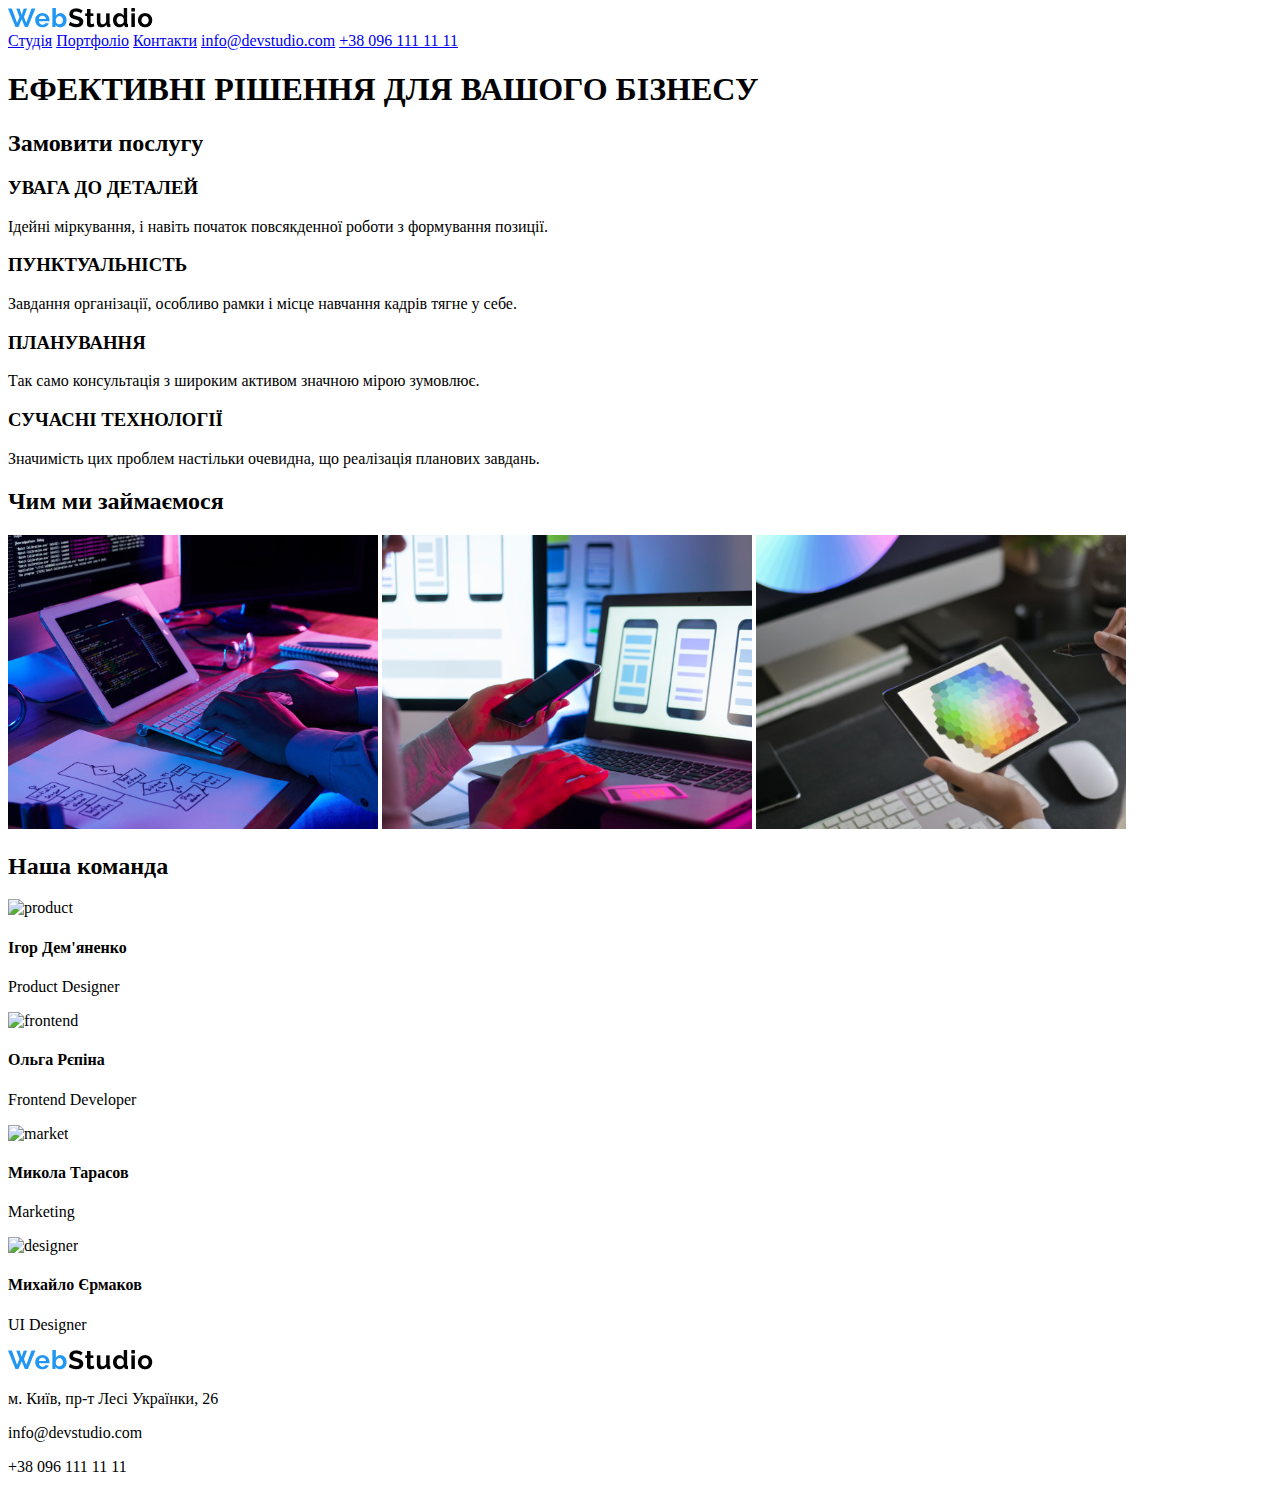
==== index.html @ 672e4a32 "Add files via upload" ====
<!DOCTYPE html>
<html lang="en">
  <head>
    <meta charset="UTF-8" />
    <meta name="viewport" content="width=device-width, initial-scale=1.0" />
    <title>Document</title>
  </head>
  <body>
    <header>
      <section>
        <img src="img/WebStudio.png" alt="WebStudio logo" />
        <div>
          <a href="#">Студія</a>
          <a href="#">Портфоліо</a>
          <a href="#">Контакти</a>
          <a href="#">info@devstudio.com</a>
          <a href="#">+38 096 111 11 11</a>
        </div>
      </section>
    </header>
    <main>
      <section>
        <h1>ЕФЕКТИВНІ РІШЕННЯ ДЛЯ ВАШОГО БІЗНЕСУ</h1>
        <h2>Замовити послугу</h2>
      </section>
      <section>
        <div>
          <h3>УВАГА ДО ДЕТАЛЕЙ</h3>
          <p>
            Ідейні міркування, і навіть початок повсякденної роботи з формування
            позиції.
          </p>
        </div>
        <div>
            <h3>ПУНКТУАЛЬНІСТЬ</h3>
                <p>Завдання організації, особливо рамки і місце навчання кадрів тягне у себе.</p>
        </div>
        <div>
            <h3>ПЛАНУВАННЯ</h3>
            <p>Так само консультація з широким активом значною мірою зумовлює.</p>
        </div>
        <div>
            <h3>СУЧАСНІ ТЕХНОЛОГІЇ</h3>
            <p>Значимість цих проблем настільки очевидна, що реалізація планових завдань.</p>
        </div>
      </section>
      <section>
        <h2>Чим ми займаємося</h2>
        <img src="img/box 1.svg" alt="computer">
        <img src="img/img.svg" alt="laptop">
        <img src="img/box 3.svg" alt="phone">
      </section>
      <section>
        <h2>Наша команда</h2>
        <img src="img/Product.svg" alt="product">
        <h4>Ігор Дем'яненко</h4>
        <p>Product Designer</p>
        <img src="img/Frontend.svg" alt="frontend">
        <h4>Ольга Рєпіна</h4>
        <p>Frontend Developer</p>
        <img src="img/Market.svg" alt="market">
        <h4>Микола Тарасов</h4>
        <p>Marketing</p>
        <img src="img/Designer.svg" alt="designer">
        <h4>Михайло Єрмаков</h4>
        <p>UI Designer</p>
      </section>
    </main>
    <footer>
        <section>
            <img src="img/WebStudio.png" alt="WebSudio logo">
            <p>м. Київ, пр-т Лесі Українки, 26</p>
            <p>info@devstudio.com</p>
            <p>+38 096 111 11 11</p>
        </section>
    </footer>
  </body>
</html>
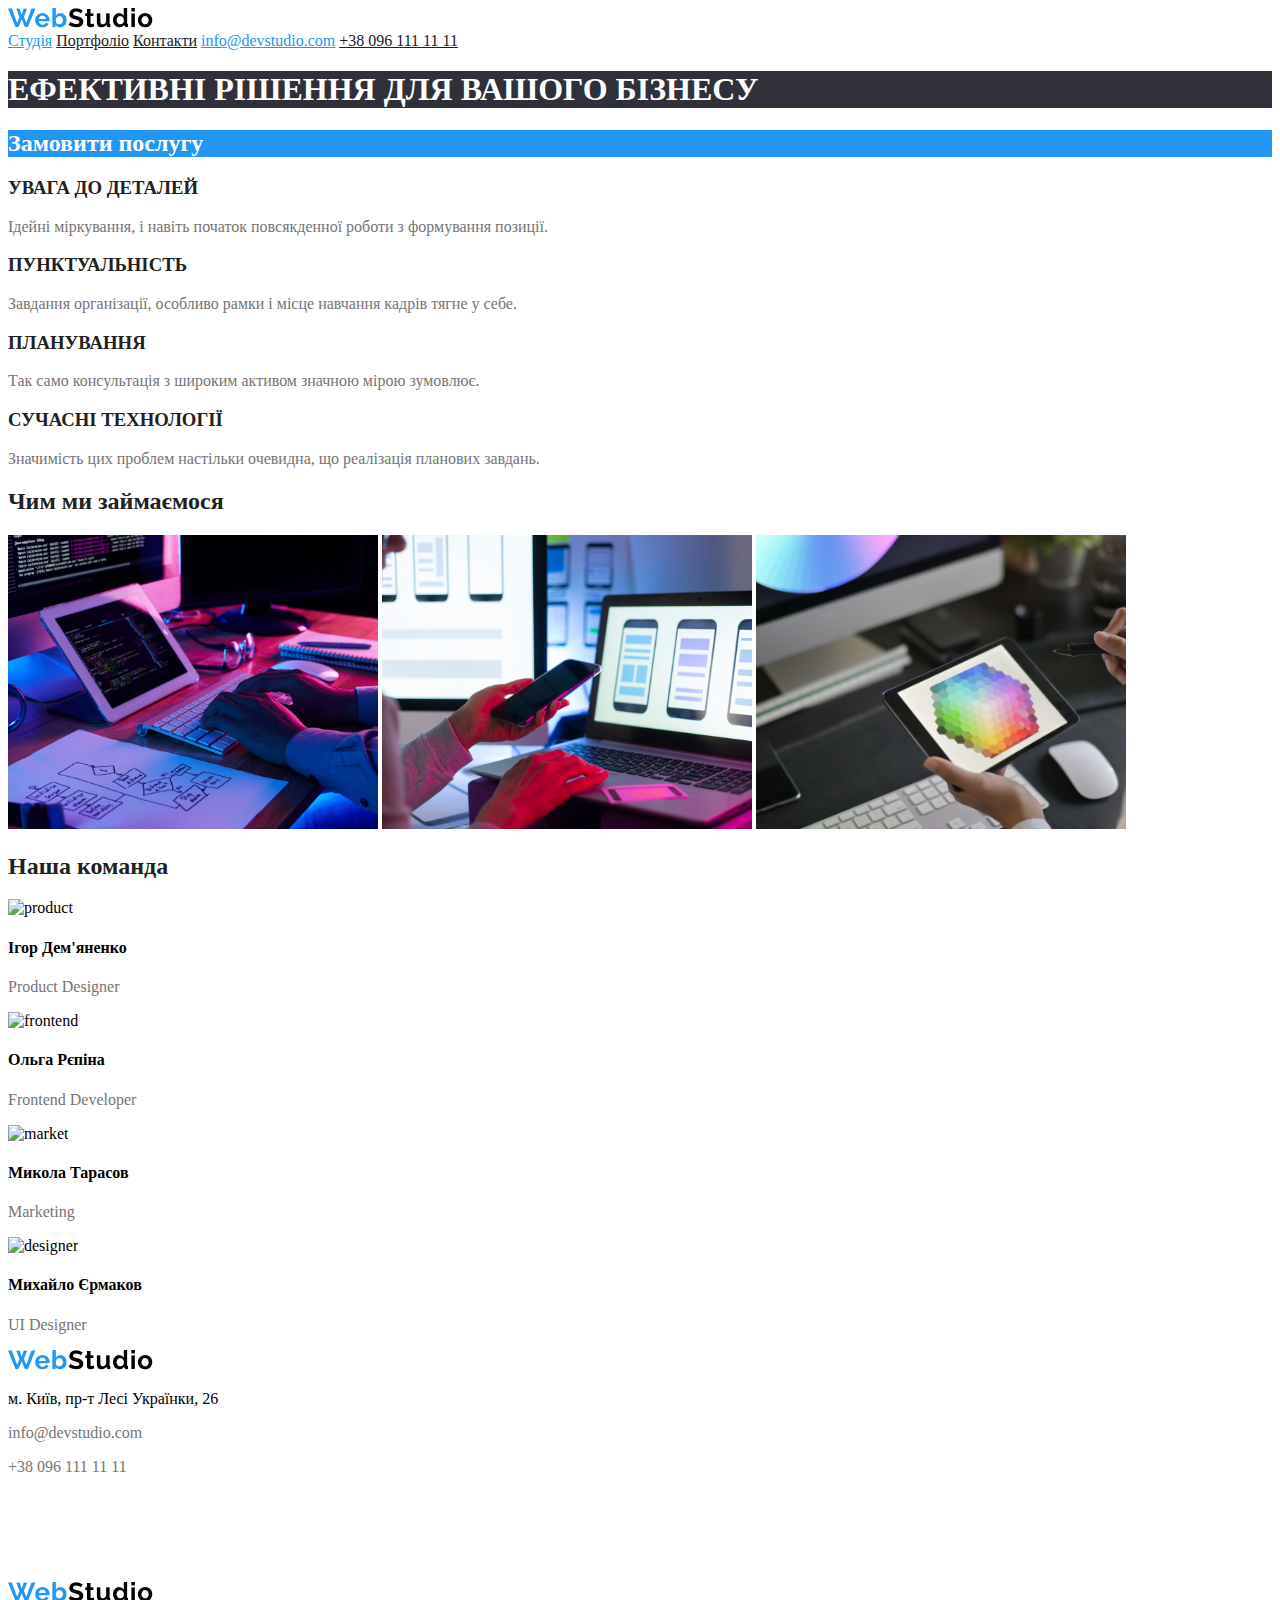
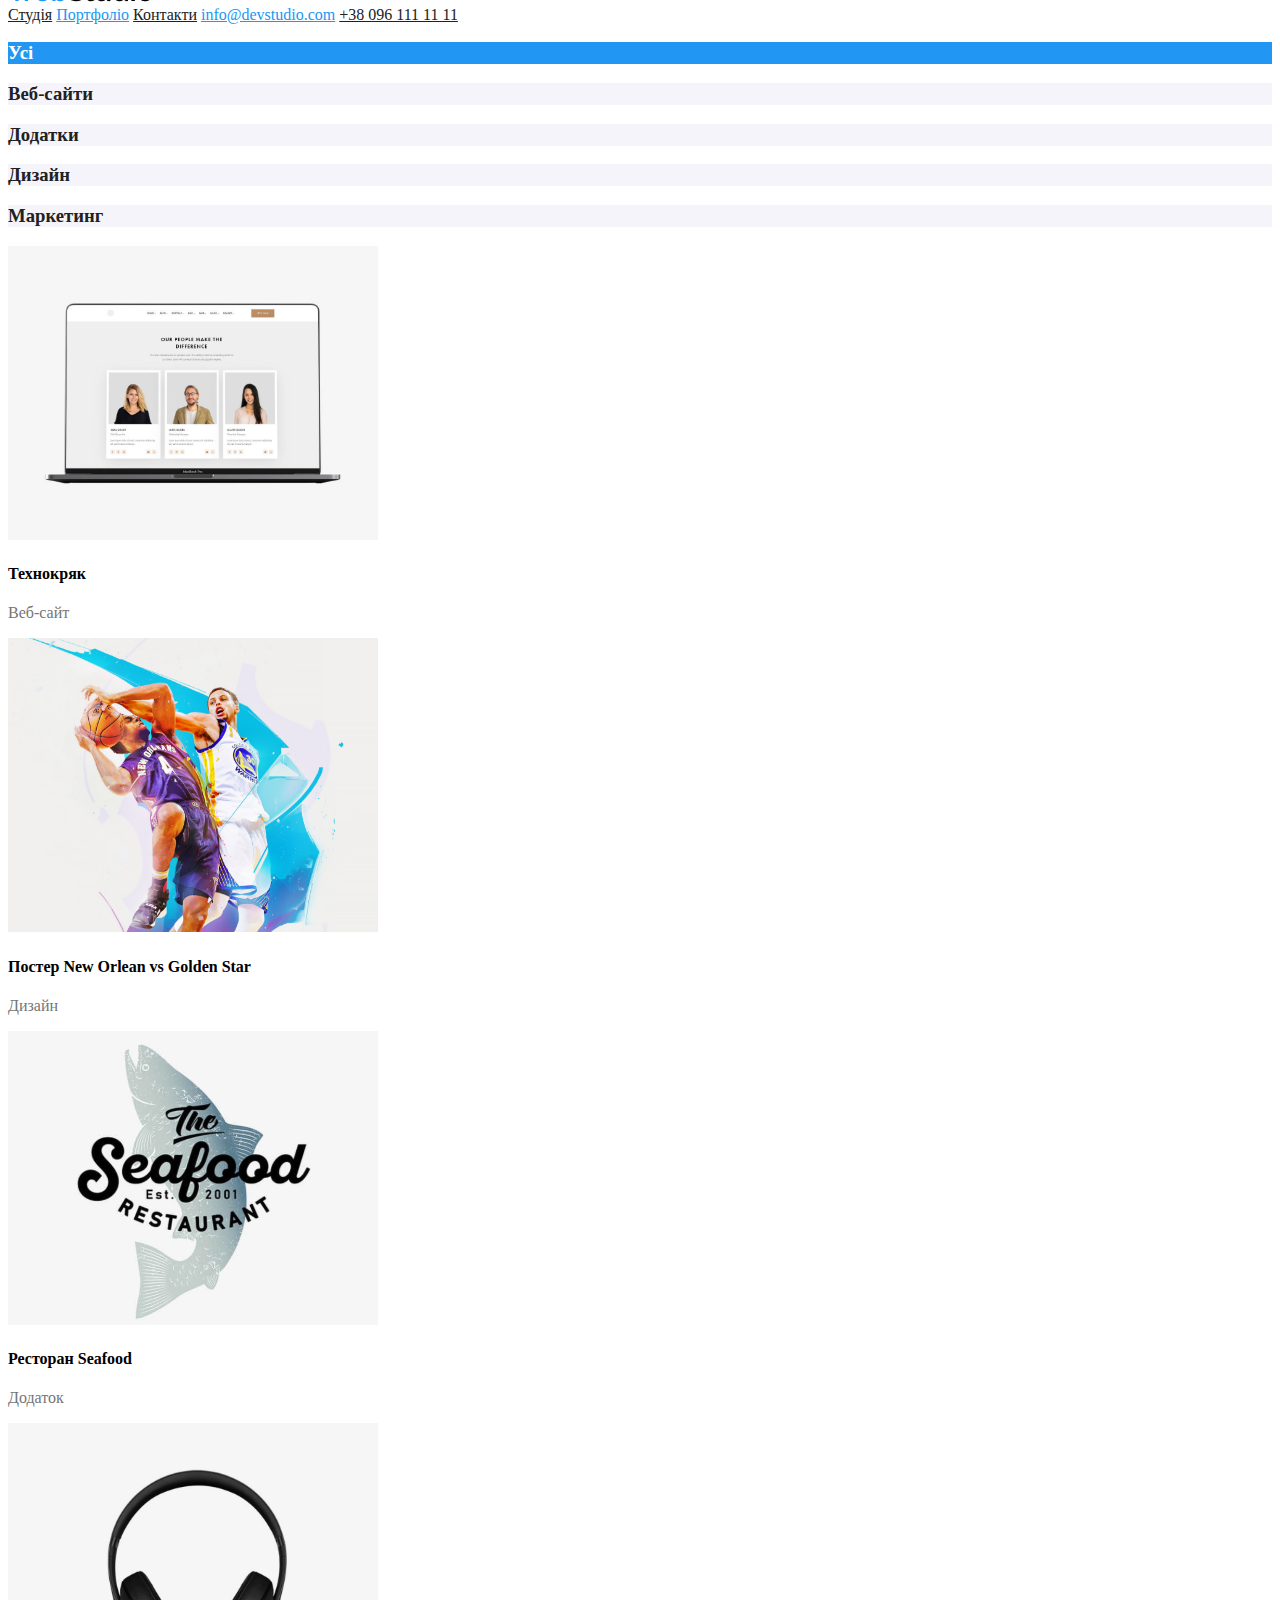
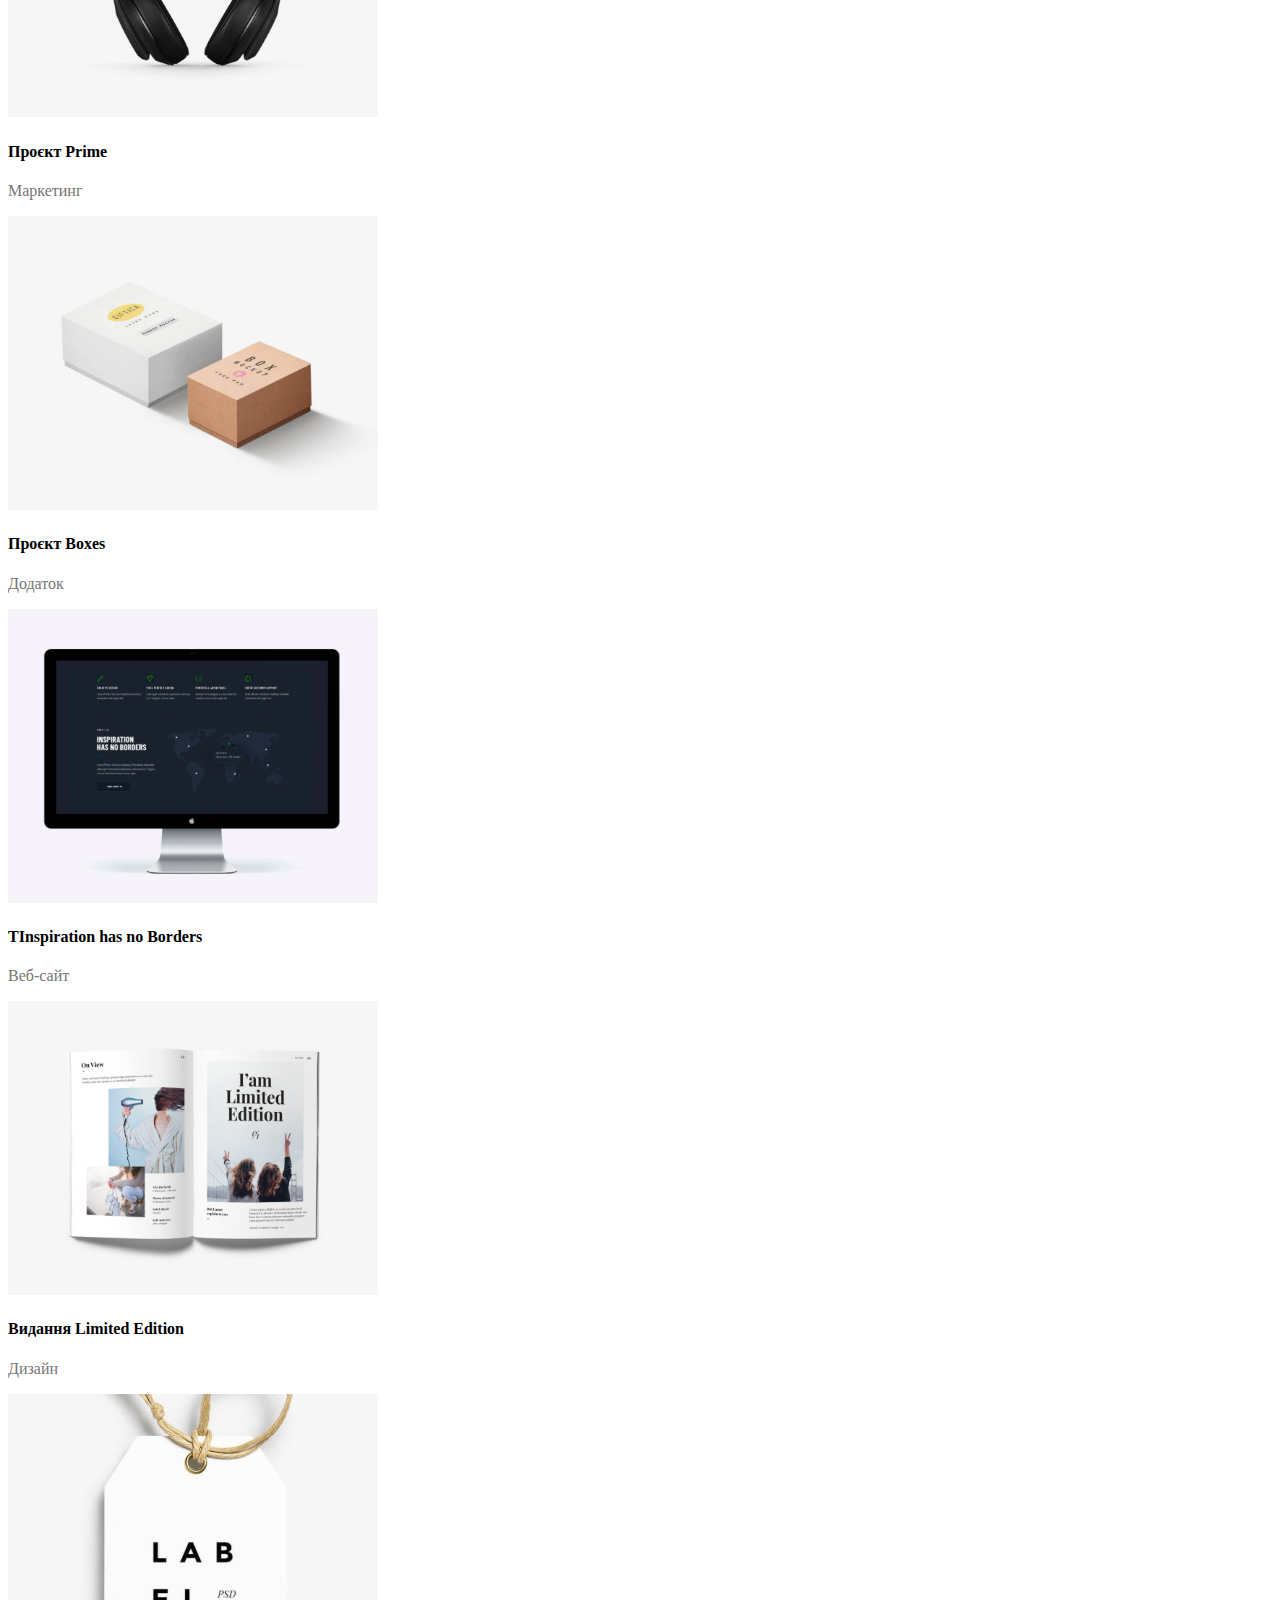
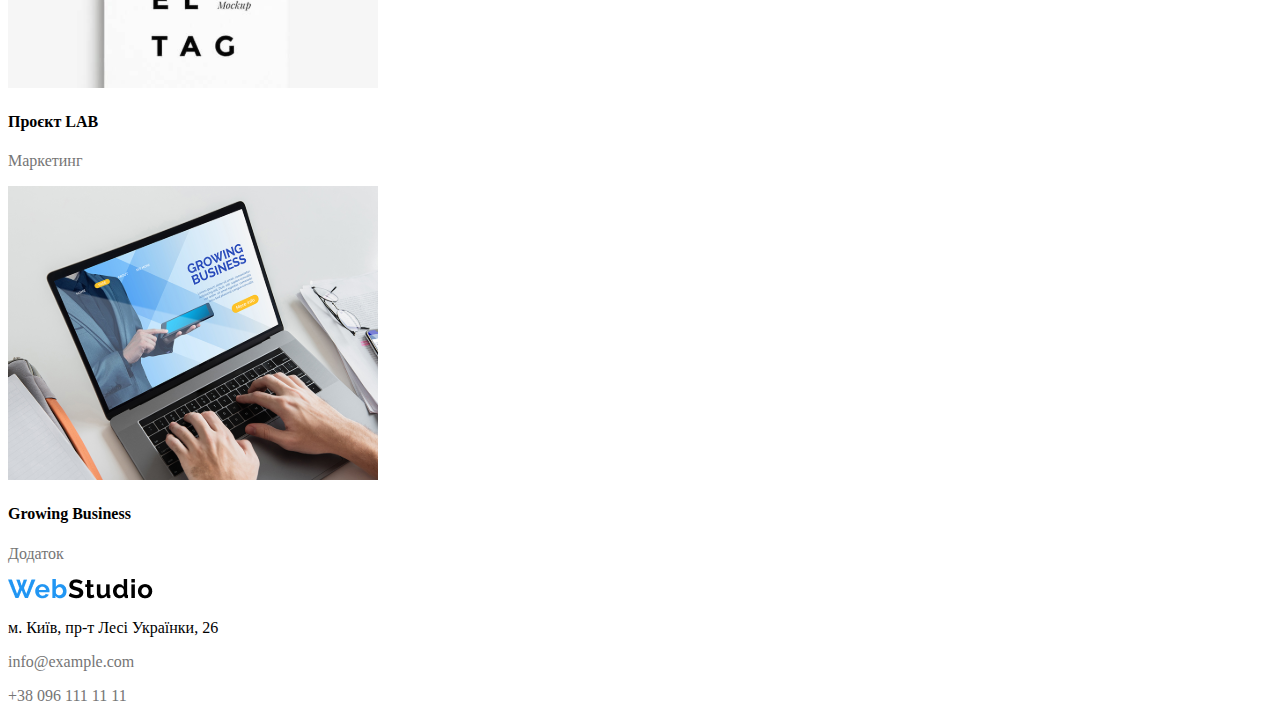
==== commit 55876aa1: "Add files via upload" ====
--- a/index.html
+++ b/index.html
@@ -5,75 +5,140 @@
     <meta charset="UTF-8" />
     <meta name="viewport" content="width=device-width, initial-scale=1.0" />
     <title>Document</title>
+    <link rel="stylesheet" href="style.css">
   </head>
   <body>
     <header>
       <section>
         <img src="img/WebStudio.png" alt="WebStudio logo" />
         <div>
-          <a href="#">Студія</a>
-          <a href="#">Портфоліо</a>
-          <a href="#">Контакти</a>
-          <a href="#">info@devstudio.com</a>
-          <a href="#">+38 096 111 11 11</a>
+          <a class="blue" href="#">Студія</a>
+          <a class="black" href="#">Портфоліо</a>
+          <a class="black" href="#">Контакти</a>
+          <a class="blue" href="#">info@devstudio.com</a>
+          <a class="black" href="#">+38 096 111 11 11</a>
         </div>
       </section>
     </header>
     <main>
       <section>
-        <h1>ЕФЕКТИВНІ РІШЕННЯ ДЛЯ ВАШОГО БІЗНЕСУ</h1>
-        <h2>Замовити послугу</h2>
+        <h1 class="background-color">ЕФЕКТИВНІ РІШЕННЯ ДЛЯ ВАШОГО БІЗНЕСУ</h1>
+        <h2 class="background-services">Замовити послугу</h2>
       </section>
       <section>
         <div>
-          <h3>УВАГА ДО ДЕТАЛЕЙ</h3>
-          <p>
+          <h3 class="black">УВАГА ДО ДЕТАЛЕЙ</h3>
+          <p class="description", class="white">
             Ідейні міркування, і навіть початок повсякденної роботи з формування
             позиції.
           </p>
         </div>
         <div>
-            <h3>ПУНКТУАЛЬНІСТЬ</h3>
-                <p>Завдання організації, особливо рамки і місце навчання кадрів тягне у себе.</p>
+            <h3 class="black">ПУНКТУАЛЬНІСТЬ</h3>
+                <p class="description">Завдання організації, особливо рамки і місце навчання кадрів тягне у себе.</p>
         </div>
         <div>
-            <h3>ПЛАНУВАННЯ</h3>
-            <p>Так само консультація з широким активом значною мірою зумовлює.</p>
+            <h3 class="black">ПЛАНУВАННЯ</h3>
+            <p class="description">Так само консультація з широким активом значною мірою зумовлює.</p>
         </div>
         <div>
-            <h3>СУЧАСНІ ТЕХНОЛОГІЇ</h3>
-            <p>Значимість цих проблем настільки очевидна, що реалізація планових завдань.</p>
+            <h3 class="black">СУЧАСНІ ТЕХНОЛОГІЇ</h3>
+            <p class="description">Значимість цих проблем настільки очевидна, що реалізація планових завдань.</p>
         </div>
       </section>
       <section>
-        <h2>Чим ми займаємося</h2>
+        <h2 class="black">Чим ми займаємося</h2>
         <img src="img/box 1.svg" alt="computer">
         <img src="img/img.svg" alt="laptop">
         <img src="img/box 3.svg" alt="phone">
       </section>
       <section>
-        <h2>Наша команда</h2>
+        <h2 class="black">Наша команда</h2>
         <img src="img/Product.svg" alt="product">
         <h4>Ігор Дем'яненко</h4>
-        <p>Product Designer</p>
+        <p class="description">Product Designer</p>
         <img src="img/Frontend.svg" alt="frontend">
         <h4>Ольга Рєпіна</h4>
-        <p>Frontend Developer</p>
+        <p class="description">Frontend Developer</p>
         <img src="img/Market.svg" alt="market">
         <h4>Микола Тарасов</h4>
-        <p>Marketing</p>
+        <p class="description">Marketing</p>
         <img src="img/Designer.svg" alt="designer">
         <h4>Михайло Єрмаков</h4>
-        <p>UI Designer</p>
+        <p class="description">UI Designer</p>
       </section>
     </main>
     <footer>
         <section>
             <img src="img/WebStudio.png" alt="WebSudio logo">
             <p>м. Київ, пр-т Лесі Українки, 26</p>
-            <p>info@devstudio.com</p>
-            <p>+38 096 111 11 11</p>
+            <p class="description">info@devstudio.com</p>
+            <p class="description">+38 096 111 11 11</p>
         </section>
     </footer>
+    <br>
+    <br>
+    <br>
+    <br>
+    <br>
+    <header>
+      <section>
+        <img src="img/WebStudio.png" alt="WebStudio logo" />
+        <div>
+          <a class="black" href="#">Студія</a>
+          <a class="blue" href="#">Портфоліо</a>
+          <a class="black" href="#">Контакти</a>
+          <a class="blue" href="#">info@devstudio.com</a>
+          <a class="black" href="#">+38 096 111 11 11</a>
+        </div>
+      </section>
+    </header>
+<main>
+  <section>
+    <h3 class="background-services">Усі</h3>
+    <h3 class="background-gray">Веб-сайти</h3>
+    <h3 class="background-gray">Додатки</h3>
+    <h3 class="background-gray">Дизайн</h3>
+    <h3 class="background-gray">Маркетинг</h3>
+  </section>
+  <section>
+    <img src="img/Technocr.svg" alt="Technocrack website">
+    <h4>Технокряк</h4>
+    <p class="description">Веб-сайт</p>
+    <img src="img/Poster.svg" alt="Poster design">
+    <h4>Постер New Orlean vs Golden Star</h4>
+    <p class="description">Дизайн</p>
+    <img src="img/Seafood.svg" alt="Seafood app">
+    <h4>Ресторан Seafood</h4>
+    <p class="description">Додаток</p>
+    <img src="img/Headphones.svg" alt="Headphones">
+    <h4>Проєкт Prime</h4>
+    <p class="description">Маркетинг</p>
+    <img src="img/Boxes.svg" alt="Boxes">
+    <h4>Проєкт Boxes</h4>
+    <p class="description">Додаток</p>
+    <img src="img/Monitor.svg" alt="Monitor">
+    <h4>ТInspiration has no Borders</h4>
+    <p class="description">Веб-сайт</p>
+    <img src="img/Magazine.svg" alt="Magazine">
+    <h4>Видання Limited Edition</h4>
+    <p class="description">Дизайн</p>
+    <img src="img/Lab.svg" alt="Lab Project">
+    <h4>Проєкт LAB</h4>
+    <p class="description">Маркетинг</p>
+    <img src="img/Business.svg" alt="Growing Business">
+    <h4>Growing Business</h4>
+    <p class="description">Додаток</p>
+  </section>
+</main>
+<footer>
+  <section>
+      <img src="img/WebStudio.png" alt="WebSudio logo">
+      <p>м. Київ, пр-т Лесі Українки, 26</p>
+      <p class="description">info@example.com</p>
+      <p class="description">+38 096 111 11 11</p>
+  </section>
+</footer>
   </body>
 </html>
+
--- a/style.css
+++ b/style.css
@@ -0,0 +1,31 @@
+.blue {
+    color: #2196F3;
+
+}
+
+.black {
+    color: #212121; 
+}
+
+.description {
+    color: #757575;
+}
+
+.background-services {
+    background-color: #2196F3;
+    color: white;
+}
+
+.background-color {
+    background-color: #2F303A;
+    color: white;
+}
+
+.white {
+    color: white;
+}
+
+.background-gray {
+    background-color: #F5F4FA;
+    color: #212121;
+}
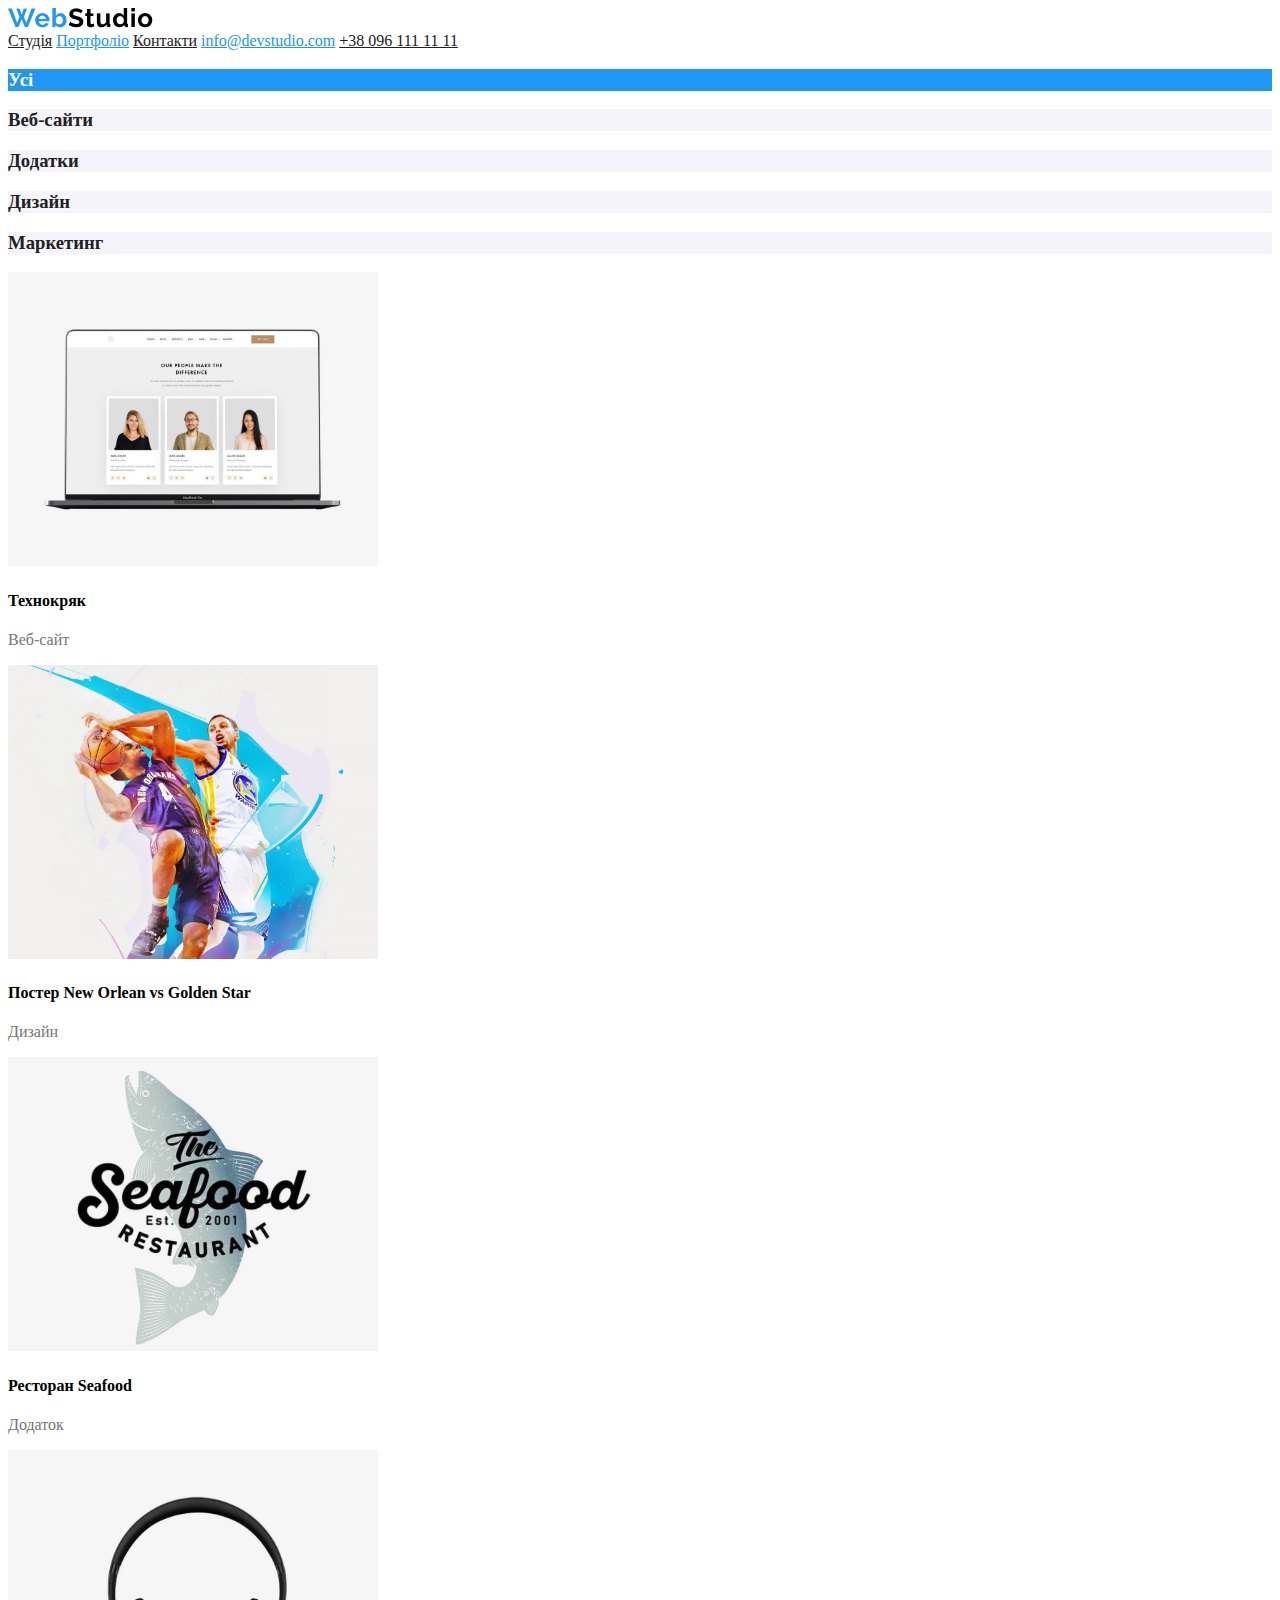
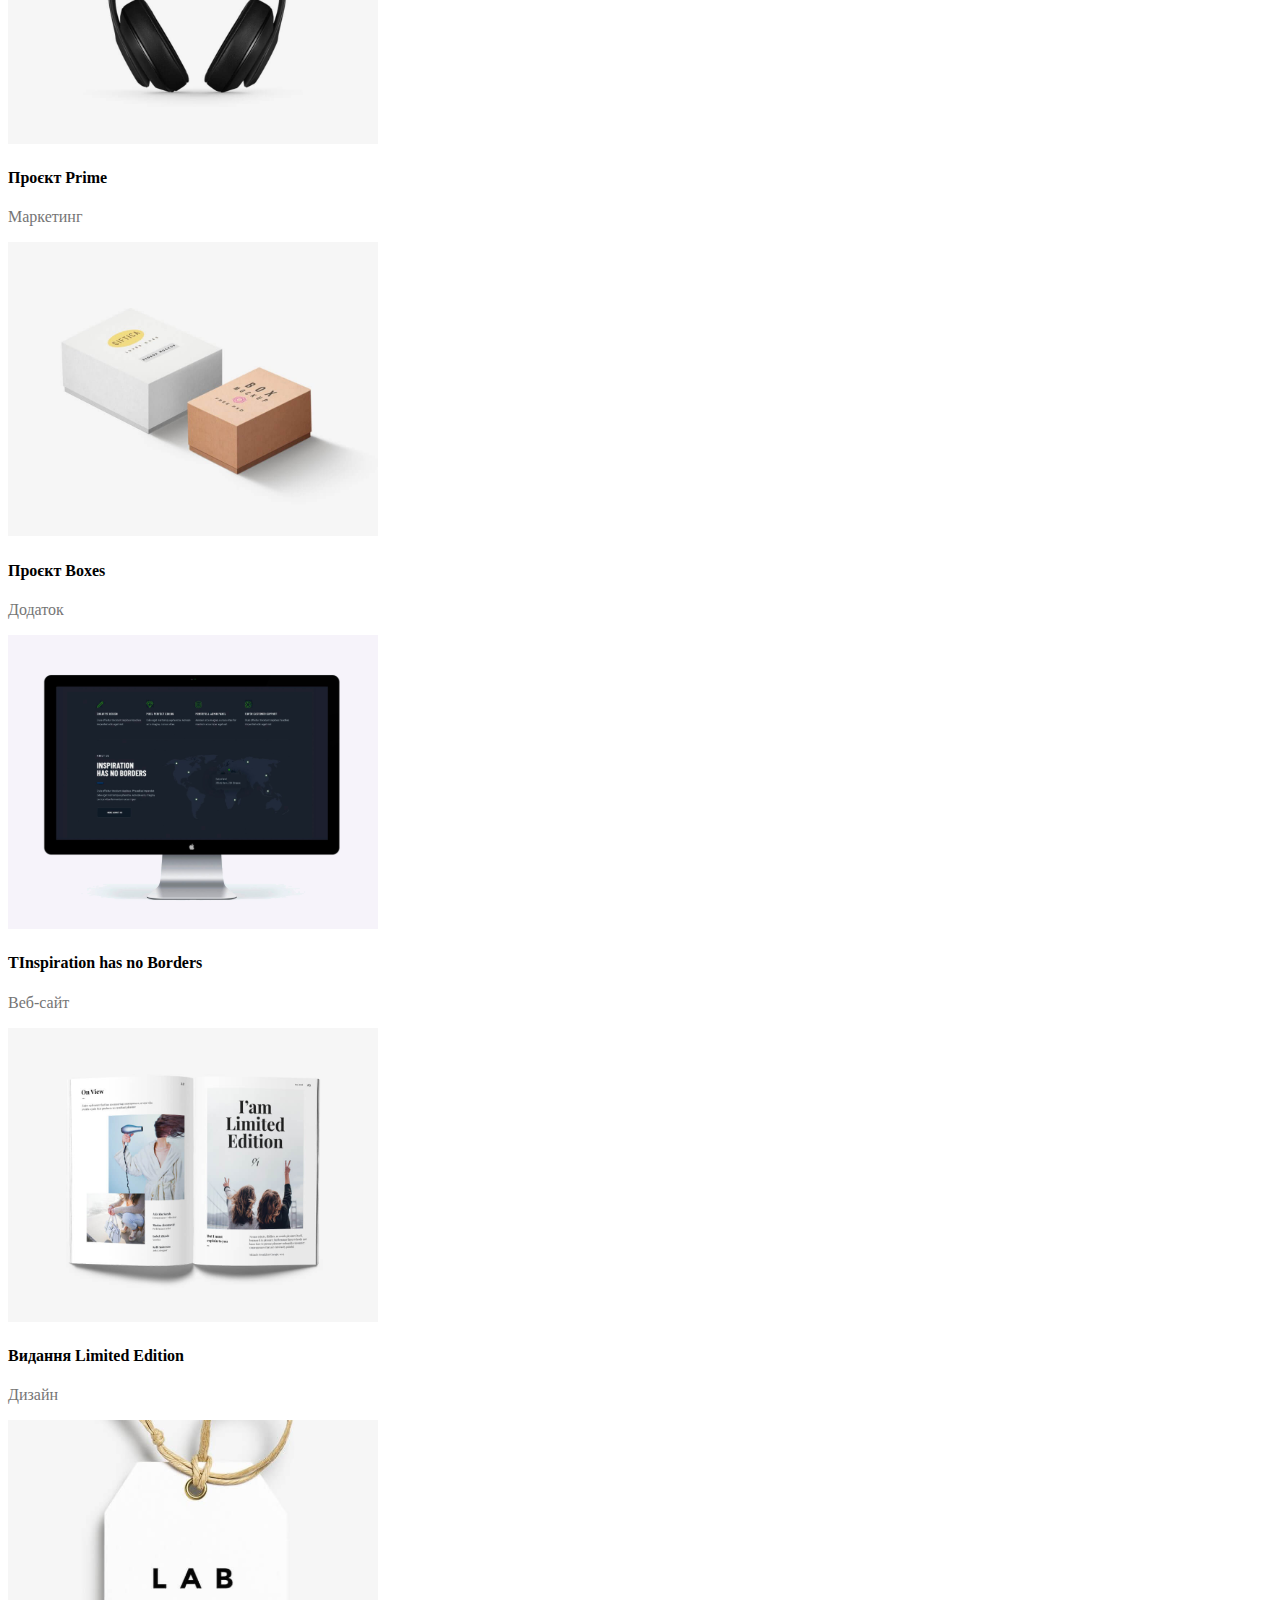
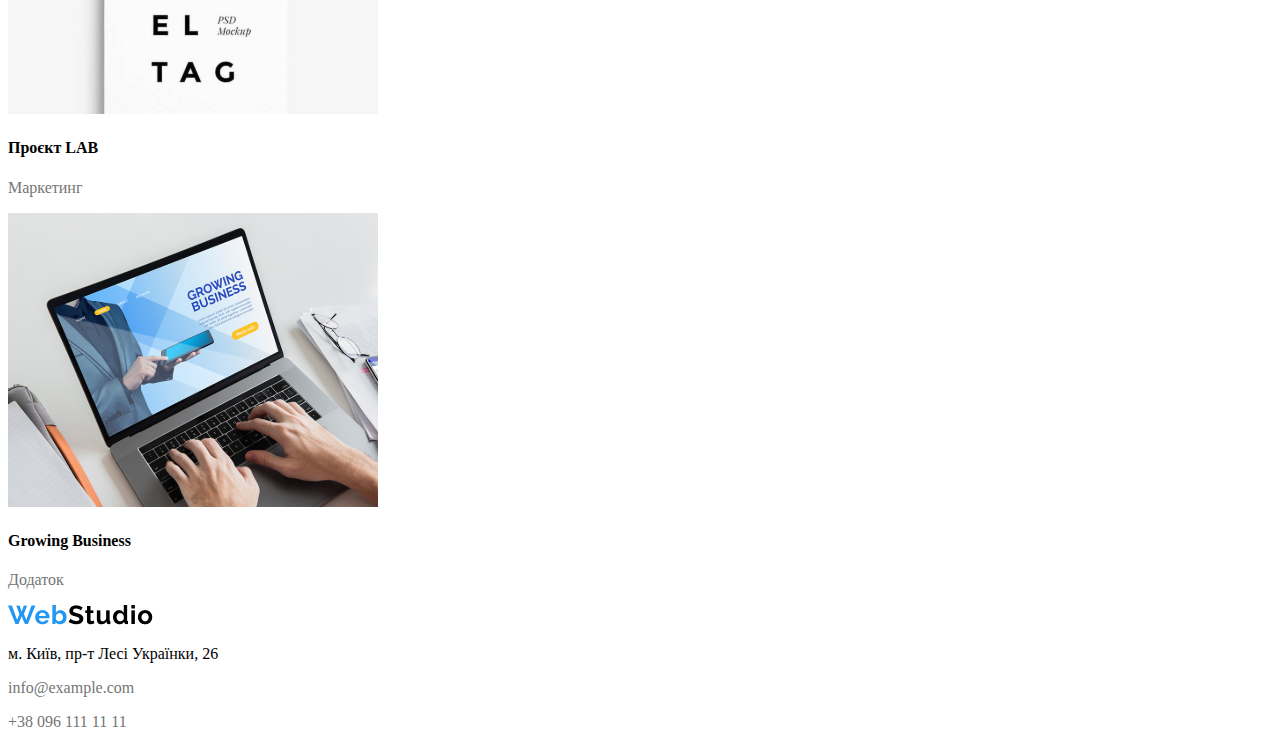
==== commit 61b17773: "Add files via upload" ====
--- a/index.html
+++ b/index.html
@@ -1,86 +1,13 @@
-
 <!DOCTYPE html>
 <html lang="en">
   <head>
     <meta charset="UTF-8" />
     <meta name="viewport" content="width=device-width, initial-scale=1.0" />
     <title>Document</title>
-    <link rel="stylesheet" href="style.css">
+    <link rel="stylesheet" href="style.css" />
   </head>
+
   <body>
-    <header>
-      <section>
-        <img src="img/WebStudio.png" alt="WebStudio logo" />
-        <div>
-          <a class="blue" href="#">Студія</a>
-          <a class="black" href="#">Портфоліо</a>
-          <a class="black" href="#">Контакти</a>
-          <a class="blue" href="#">info@devstudio.com</a>
-          <a class="black" href="#">+38 096 111 11 11</a>
-        </div>
-      </section>
-    </header>
-    <main>
-      <section>
-        <h1 class="background-color">ЕФЕКТИВНІ РІШЕННЯ ДЛЯ ВАШОГО БІЗНЕСУ</h1>
-        <h2 class="background-services">Замовити послугу</h2>
-      </section>
-      <section>
-        <div>
-          <h3 class="black">УВАГА ДО ДЕТАЛЕЙ</h3>
-          <p class="description", class="white">
-            Ідейні міркування, і навіть початок повсякденної роботи з формування
-            позиції.
-          </p>
-        </div>
-        <div>
-            <h3 class="black">ПУНКТУАЛЬНІСТЬ</h3>
-                <p class="description">Завдання організації, особливо рамки і місце навчання кадрів тягне у себе.</p>
-        </div>
-        <div>
-            <h3 class="black">ПЛАНУВАННЯ</h3>
-            <p class="description">Так само консультація з широким активом значною мірою зумовлює.</p>
-        </div>
-        <div>
-            <h3 class="black">СУЧАСНІ ТЕХНОЛОГІЇ</h3>
-            <p class="description">Значимість цих проблем настільки очевидна, що реалізація планових завдань.</p>
-        </div>
-      </section>
-      <section>
-        <h2 class="black">Чим ми займаємося</h2>
-        <img src="img/box 1.svg" alt="computer">
-        <img src="img/img.svg" alt="laptop">
-        <img src="img/box 3.svg" alt="phone">
-      </section>
-      <section>
-        <h2 class="black">Наша команда</h2>
-        <img src="img/Product.svg" alt="product">
-        <h4>Ігор Дем'яненко</h4>
-        <p class="description">Product Designer</p>
-        <img src="img/Frontend.svg" alt="frontend">
-        <h4>Ольга Рєпіна</h4>
-        <p class="description">Frontend Developer</p>
-        <img src="img/Market.svg" alt="market">
-        <h4>Микола Тарасов</h4>
-        <p class="description">Marketing</p>
-        <img src="img/Designer.svg" alt="designer">
-        <h4>Михайло Єрмаков</h4>
-        <p class="description">UI Designer</p>
-      </section>
-    </main>
-    <footer>
-        <section>
-            <img src="img/WebStudio.png" alt="WebSudio logo">
-            <p>м. Київ, пр-т Лесі Українки, 26</p>
-            <p class="description">info@devstudio.com</p>
-            <p class="description">+38 096 111 11 11</p>
-        </section>
-    </footer>
-    <br>
-    <br>
-    <br>
-    <br>
-    <br>
     <header>
       <section>
         <img src="img/WebStudio.png" alt="WebStudio logo" />
@@ -93,52 +20,54 @@
         </div>
       </section>
     </header>
-<main>
-  <section>
-    <h3 class="background-services">Усі</h3>
-    <h3 class="background-gray">Веб-сайти</h3>
-    <h3 class="background-gray">Додатки</h3>
-    <h3 class="background-gray">Дизайн</h3>
-    <h3 class="background-gray">Маркетинг</h3>
-  </section>
-  <section>
-    <img src="img/Technocr.svg" alt="Technocrack website">
-    <h4>Технокряк</h4>
-    <p class="description">Веб-сайт</p>
-    <img src="img/Poster.svg" alt="Poster design">
-    <h4>Постер New Orlean vs Golden Star</h4>
-    <p class="description">Дизайн</p>
-    <img src="img/Seafood.svg" alt="Seafood app">
-    <h4>Ресторан Seafood</h4>
-    <p class="description">Додаток</p>
-    <img src="img/Headphones.svg" alt="Headphones">
-    <h4>Проєкт Prime</h4>
-    <p class="description">Маркетинг</p>
-    <img src="img/Boxes.svg" alt="Boxes">
-    <h4>Проєкт Boxes</h4>
-    <p class="description">Додаток</p>
-    <img src="img/Monitor.svg" alt="Monitor">
-    <h4>ТInspiration has no Borders</h4>
-    <p class="description">Веб-сайт</p>
-    <img src="img/Magazine.svg" alt="Magazine">
-    <h4>Видання Limited Edition</h4>
-    <p class="description">Дизайн</p>
-    <img src="img/Lab.svg" alt="Lab Project">
-    <h4>Проєкт LAB</h4>
-    <p class="description">Маркетинг</p>
-    <img src="img/Business.svg" alt="Growing Business">
-    <h4>Growing Business</h4>
-    <p class="description">Додаток</p>
-  </section>
-</main>
-<footer>
-  <section>
-      <img src="img/WebStudio.png" alt="WebSudio logo">
-      <p>м. Київ, пр-т Лесі Українки, 26</p>
-      <p class="description">info@example.com</p>
-      <p class="description">+38 096 111 11 11</p>
-  </section>
-</footer>
+
+    <main>
+      <section>
+        <h3 class="background-services">Усі</h3>
+        <h3 class="background-gray">Веб-сайти</h3>
+        <h3 class="background-gray">Додатки</h3>
+        <h3 class="background-gray">Дизайн</h3>
+        <h3 class="background-gray">Маркетинг</h3>
+      </section>
+
+      <section>
+        <img src="img/Technocr.svg" alt="Technocrack website" />
+        <h4>Технокряк</h4>
+        <p class="description">Веб-сайт</p>
+        <img src="img/Poster.svg" alt="Poster design" />
+        <h4>Постер New Orlean vs Golden Star</h4>
+        <p class="description">Дизайн</p>
+        <img src="img/Seafood.svg" alt="Seafood app" />
+        <h4>Ресторан Seafood</h4>
+        <p class="description">Додаток</p>
+        <img src="img/Headphones.svg" alt="Headphones" />
+        <h4>Проєкт Prime</h4>
+        <p class="description">Маркетинг</p>
+        <img src="img/Boxes.svg" alt="Boxes" />
+        <h4>Проєкт Boxes</h4>
+        <p class="description">Додаток</p>
+        <img src="img/Monitor.svg" alt="Monitor" />
+        <h4>ТInspiration has no Borders</h4>
+        <p class="description">Веб-сайт</p>
+        <img src="img/Magazine.svg" alt="Magazine" />
+        <h4>Видання Limited Edition</h4>
+        <p class="description">Дизайн</p>
+        <img src="img/Lab.svg" alt="Lab Project" />
+        <h4>Проєкт LAB</h4>
+        <p class="description">Маркетинг</p>
+        <img src="img/Business.svg" alt="Growing Business" />
+        <h4>Growing Business</h4>
+        <p class="description">Додаток</p>
+      </section>
+    </main>
+
+    <footer>
+      <section>
+        <img src="img/WebStudio.png" alt="WebSudio logo" />
+        <p>м. Київ, пр-т Лесі Українки, 26</p>
+        <p class="description">info@example.com</p>
+        <p class="description">+38 096 111 11 11</p>
+      </section>
+    </footer>
   </body>
 </html>
-
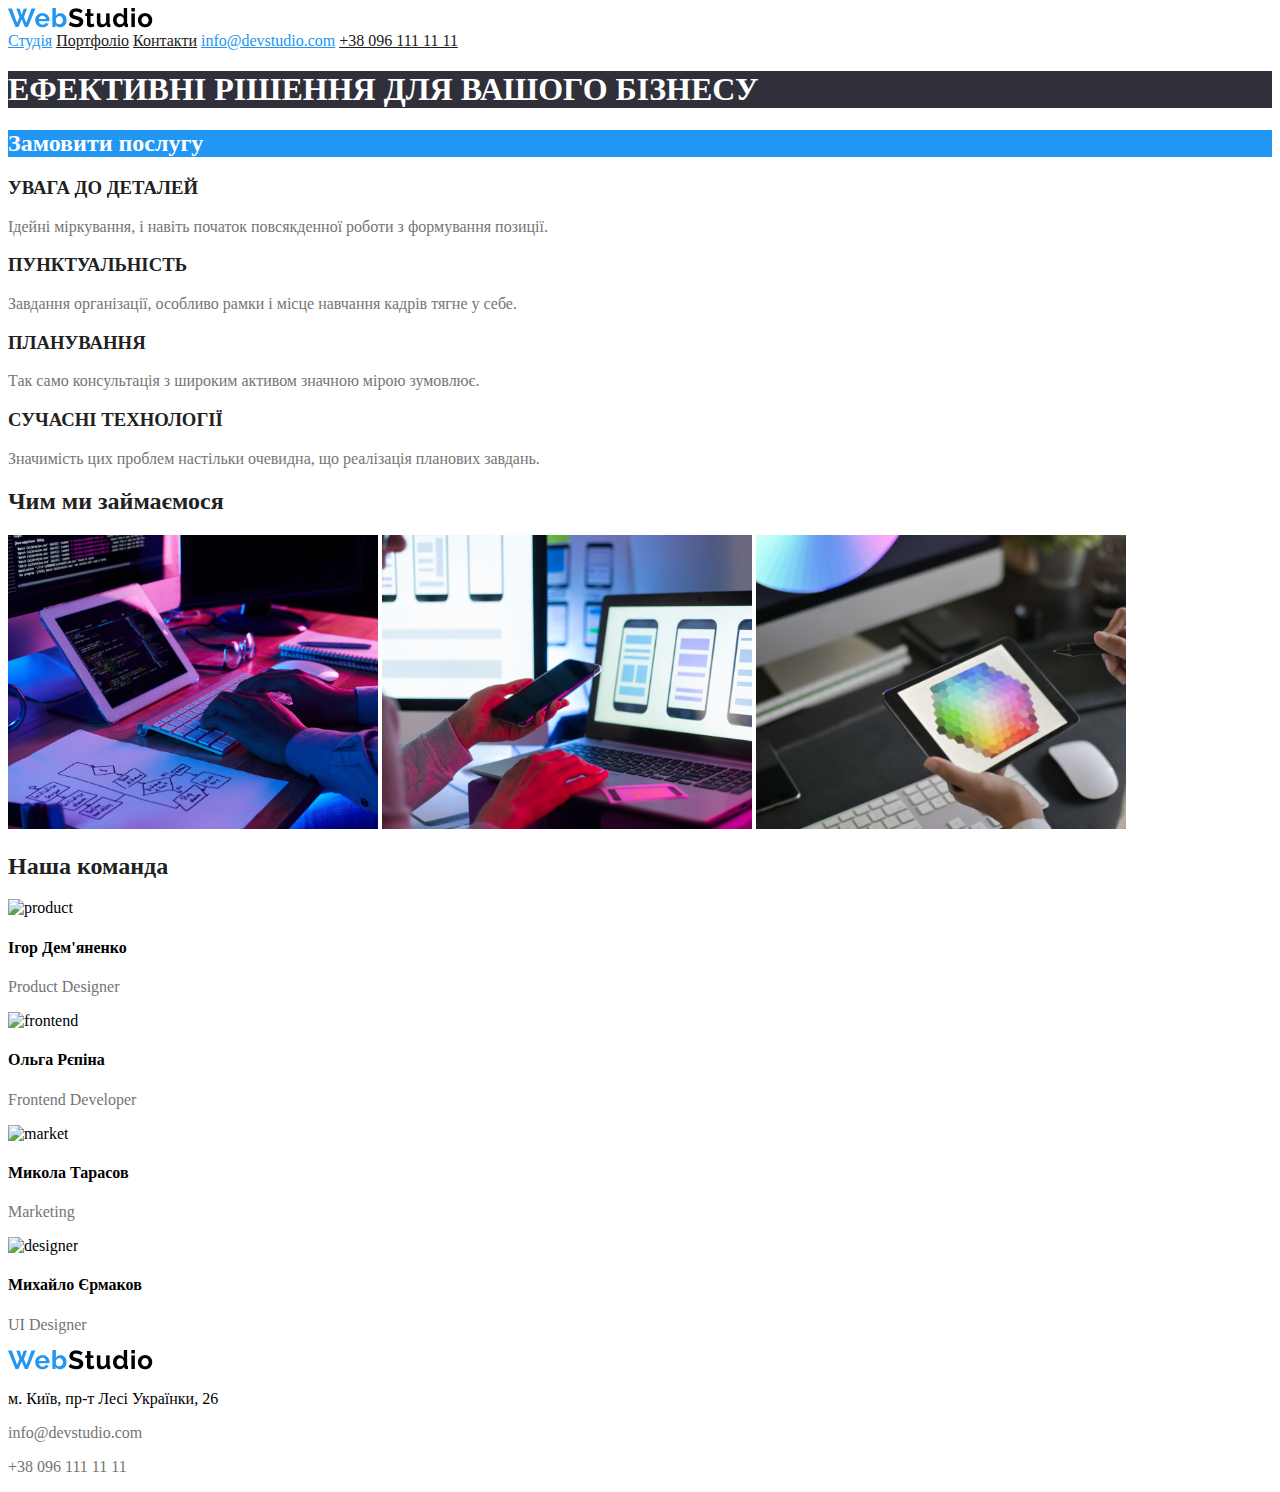
==== commit 9257af5b: "Add files via upload" ====
--- a/index.html
+++ b/index.html
@@ -6,66 +6,80 @@
     <title>Document</title>
     <link rel="stylesheet" href="style.css" />
   </head>
-
   <body>
     <header>
       <section>
         <img src="img/WebStudio.png" alt="WebStudio logo" />
         <div>
-          <a class="black" href="#">Студія</a>
-          <a class="blue" href="#">Портфоліо</a>
+          <a class="blue" href="#">Студія</a>
+          <a class="black" href="#">Портфоліо</a>
           <a class="black" href="#">Контакти</a>
           <a class="blue" href="#">info@devstudio.com</a>
           <a class="black" href="#">+38 096 111 11 11</a>
         </div>
       </section>
     </header>
-
     <main>
       <section>
-        <h3 class="background-services">Усі</h3>
-        <h3 class="background-gray">Веб-сайти</h3>
-        <h3 class="background-gray">Додатки</h3>
-        <h3 class="background-gray">Дизайн</h3>
-        <h3 class="background-gray">Маркетинг</h3>
+        <h1 class="background-color">ЕФЕКТИВНІ РІШЕННЯ ДЛЯ ВАШОГО БІЗНЕСУ</h1>
+        <h2 class="background-services">Замовити послугу</h2>
       </section>
-
       <section>
-        <img src="img/Technocr.svg" alt="Technocrack website" />
-        <h4>Технокряк</h4>
-        <p class="description">Веб-сайт</p>
-        <img src="img/Poster.svg" alt="Poster design" />
-        <h4>Постер New Orlean vs Golden Star</h4>
-        <p class="description">Дизайн</p>
-        <img src="img/Seafood.svg" alt="Seafood app" />
-        <h4>Ресторан Seafood</h4>
-        <p class="description">Додаток</p>
-        <img src="img/Headphones.svg" alt="Headphones" />
-        <h4>Проєкт Prime</h4>
-        <p class="description">Маркетинг</p>
-        <img src="img/Boxes.svg" alt="Boxes" />
-        <h4>Проєкт Boxes</h4>
-        <p class="description">Додаток</p>
-        <img src="img/Monitor.svg" alt="Monitor" />
-        <h4>ТInspiration has no Borders</h4>
-        <p class="description">Веб-сайт</p>
-        <img src="img/Magazine.svg" alt="Magazine" />
-        <h4>Видання Limited Edition</h4>
-        <p class="description">Дизайн</p>
-        <img src="img/Lab.svg" alt="Lab Project" />
-        <h4>Проєкт LAB</h4>
-        <p class="description">Маркетинг</p>
-        <img src="img/Business.svg" alt="Growing Business" />
-        <h4>Growing Business</h4>
-        <p class="description">Додаток</p>
+        <div>
+          <h3 class="black">УВАГА ДО ДЕТАЛЕЙ</h3>
+          <p class="description" , class="white">
+            Ідейні міркування, і навіть початок повсякденної роботи з формування
+            позиції.
+          </p>
+        </div>
+        <div>
+          <h3 class="black">ПУНКТУАЛЬНІСТЬ</h3>
+          <p class="description">
+            Завдання організації, особливо рамки і місце навчання кадрів тягне у
+            себе.
+          </p>
+        </div>
+        <div>
+          <h3 class="black">ПЛАНУВАННЯ</h3>
+          <p class="description">
+            Так само консультація з широким активом значною мірою зумовлює.
+          </p>
+        </div>
+        <div>
+          <h3 class="black">СУЧАСНІ ТЕХНОЛОГІЇ</h3>
+          <p class="description">
+            Значимість цих проблем настільки очевидна, що реалізація планових
+            завдань.
+          </p>
+        </div>
+      </section>
+      <section>
+        <h2 class="black">Чим ми займаємося</h2>
+        <img src="img/box 1.svg" alt="computer" />
+        <img src="img/img.svg" alt="laptop" />
+        <img src="img/box 3.svg" alt="phone" />
+      </section>
+      <section>
+        <h2 class="black">Наша команда</h2>
+        <img src="img/Product.svg" alt="product" />
+        <h4>Ігор Дем'яненко</h4>
+        <p class="description">Product Designer</p>
+        <img src="img/Frontend.svg" alt="frontend" />
+        <h4>Ольга Рєпіна</h4>
+        <p class="description">Frontend Developer</p>
+        <img src="img/Market.svg" alt="market" />
+        <h4>Микола Тарасов</h4>
+        <p class="description">Marketing</p>
+        <img src="img/Designer.svg" alt="designer" />
+        <h4>Михайло Єрмаков</h4>
+        <p class="description">UI Designer</p>
       </section>
     </main>
-
     <footer>
       <section>
         <img src="img/WebStudio.png" alt="WebSudio logo" />
         <p>м. Київ, пр-т Лесі Українки, 26</p>
-        <p class="description">info@example.com</p>
+        <p class="description">info@devstudio.com</p>
         <p class="description">+38 096 111 11 11</p>
       </section>
     </footer>
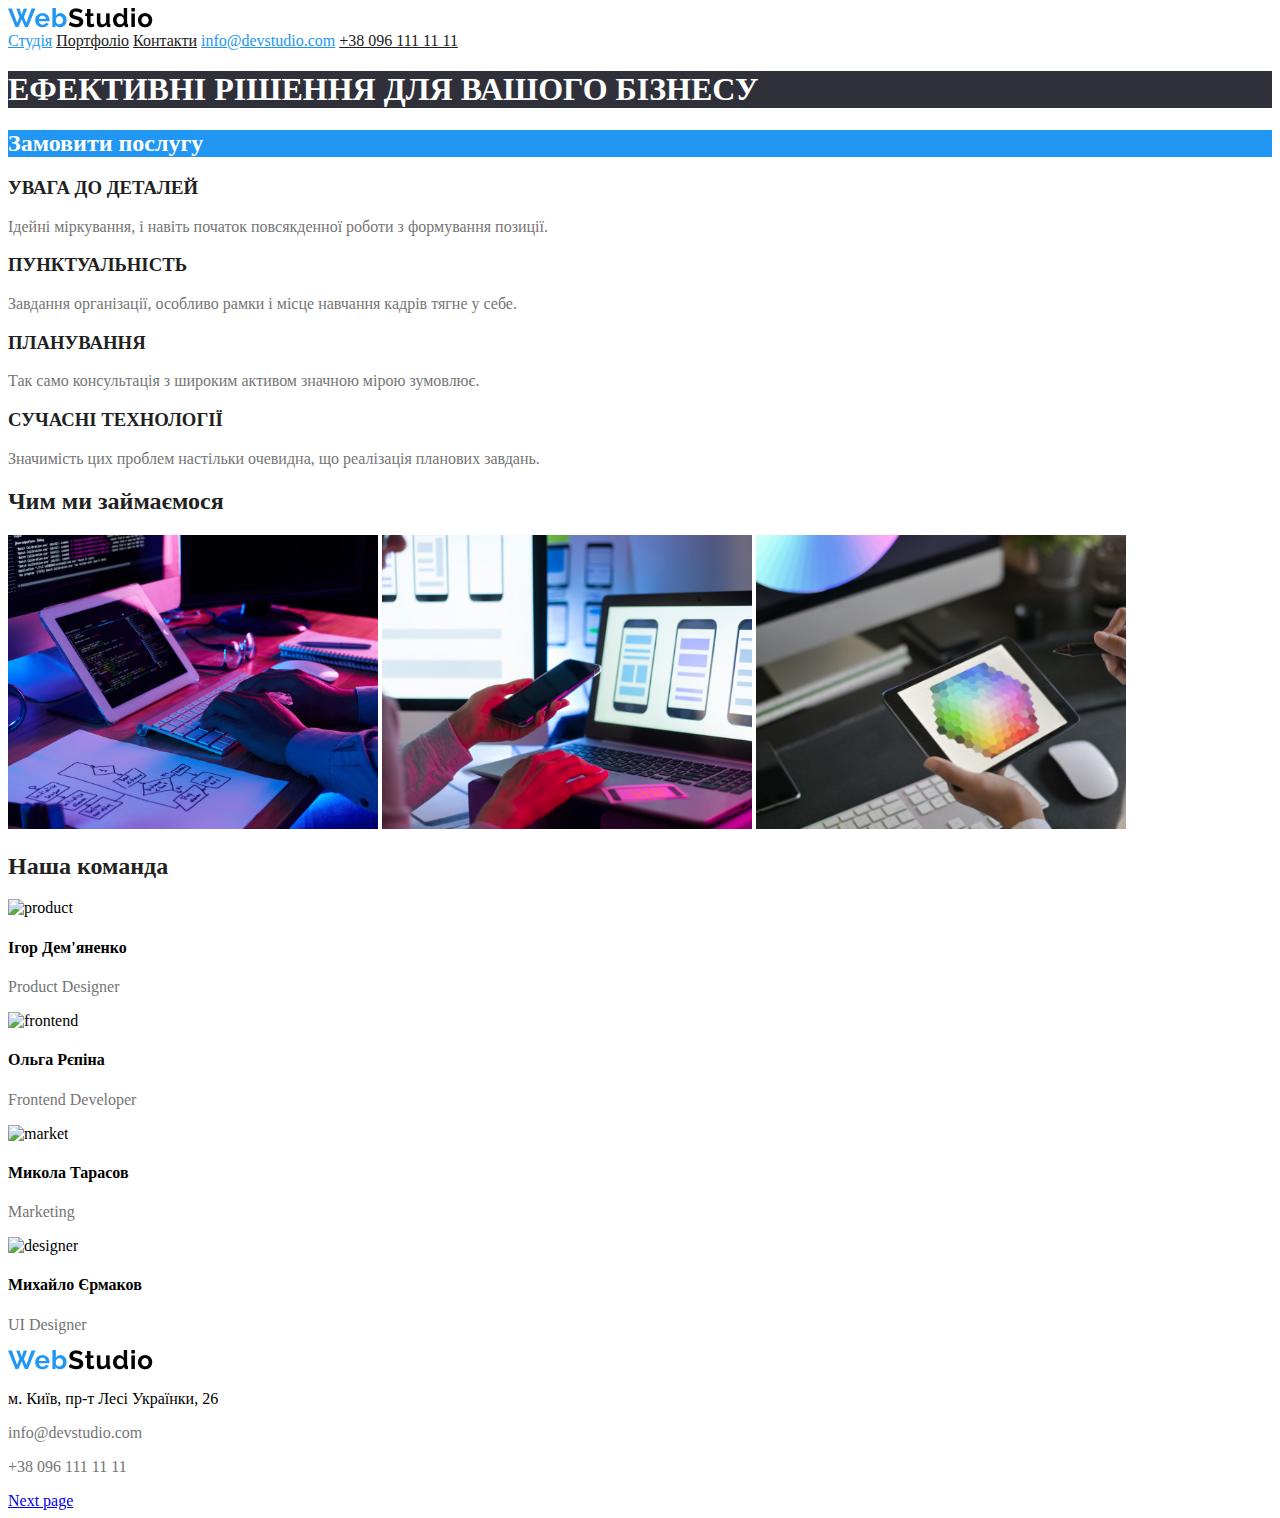
==== commit 65a51845: "Add files via upload" ====
--- a/index.html
+++ b/index.html
@@ -82,6 +82,8 @@
         <p class="description">info@devstudio.com</p>
         <p class="description">+38 096 111 11 11</p>
       </section>
+
+      <a href="file:///C:/Users/Pomogator/Desktop/WebStudio%202/index.html" target="_blank">Next page</a>
     </footer>
   </body>
 </html>
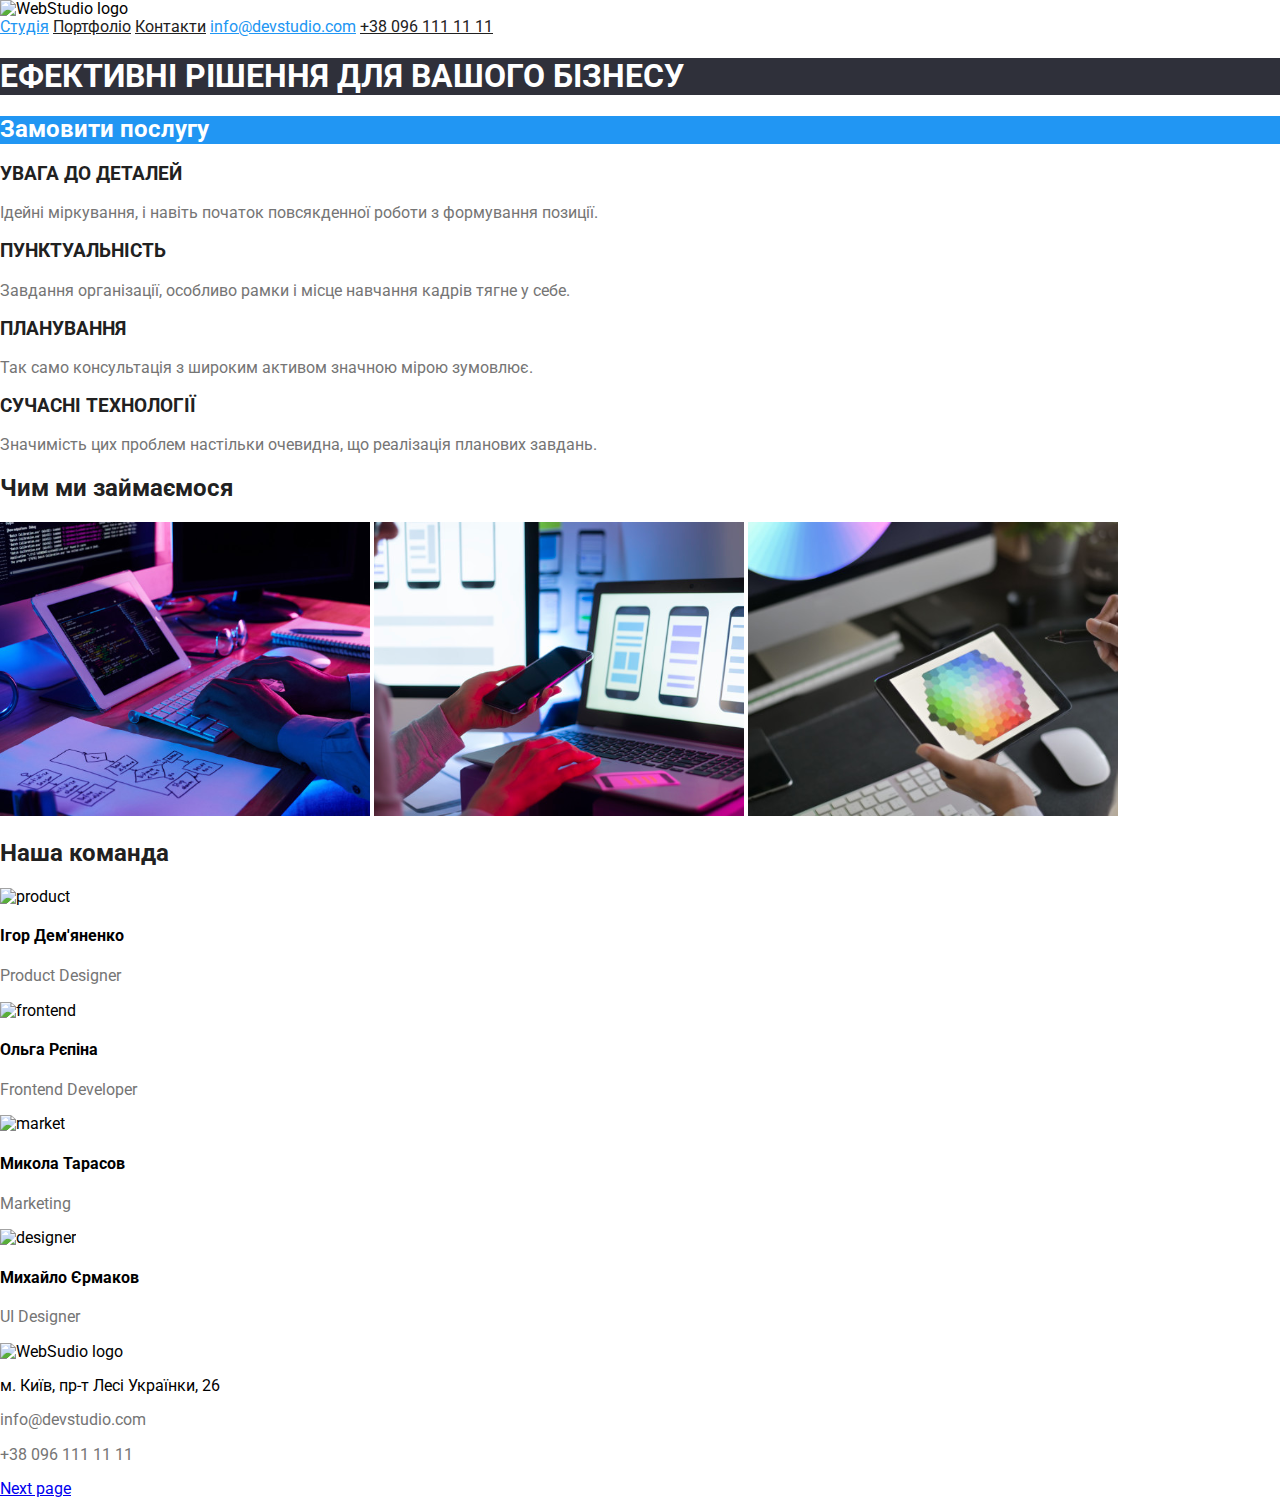
==== commit f254399e: "Add files via upload" ====
--- a/index.html
+++ b/index.html
@@ -4,6 +4,7 @@
     <meta charset="UTF-8" />
     <meta name="viewport" content="width=device-width, initial-scale=1.0" />
     <title>Document</title>
+    <link rel="stylesheet" href="normalize.css">
     <link rel="stylesheet" href="style.css" />
   </head>
   <body>
--- a/style.css
+++ b/style.css
@@ -1,3 +1,9 @@
+@import url('https://fonts.googleapis.com/css2?family=Roboto:ital,wght@0,100;0,300;0,400;0,500;0,700;0,900;1,100;1,300;1,400;1,500;1,700;1,900&display=swap');
+
+body {
+    font-family: "Roboto", sans-serif;
+}
+
 .blue {
     color: #2196F3;
 
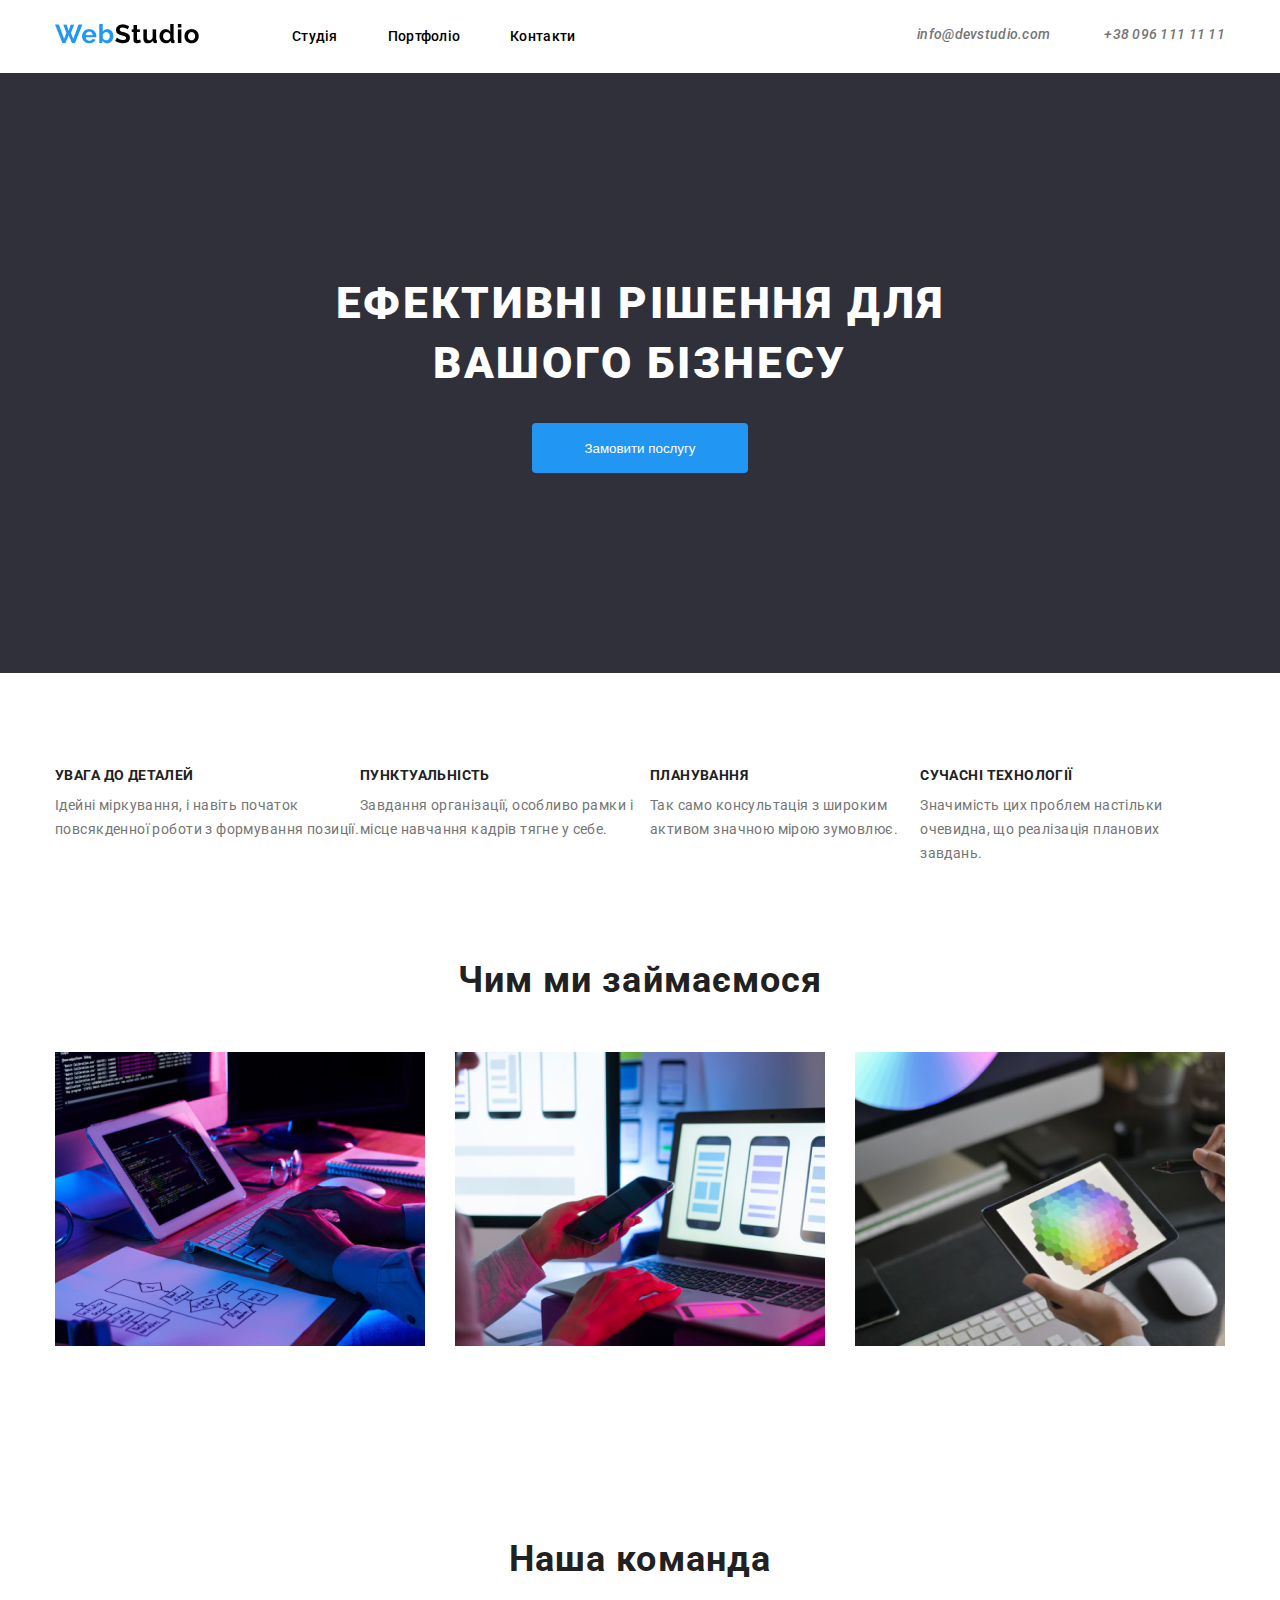
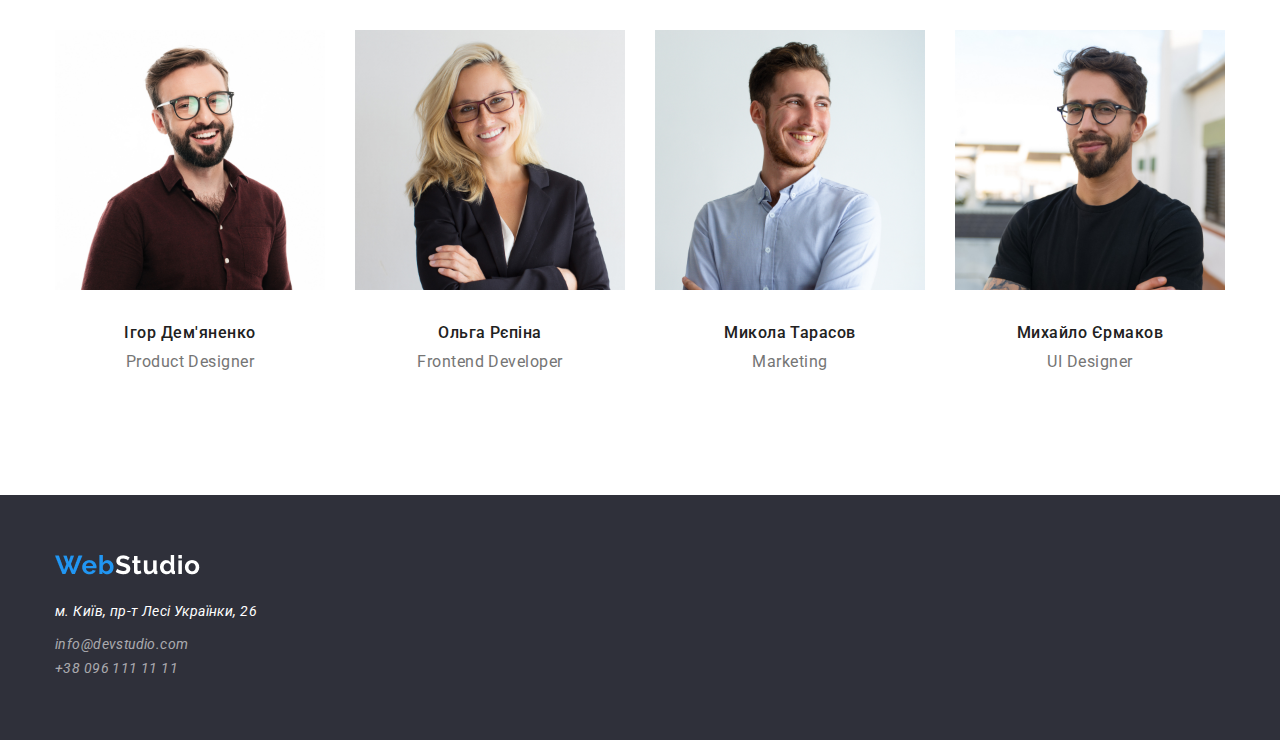
==== commit 66026122: "Add files via upload" ====
--- a/index.html
+++ b/index.html
@@ -3,88 +3,133 @@
   <head>
     <meta charset="UTF-8" />
     <meta name="viewport" content="width=device-width, initial-scale=1.0" />
-    <title>Document</title>
-    <link rel="stylesheet" href="normalize.css">
-    <link rel="stylesheet" href="style.css" />
+    <title>Головна</title>
+    <link rel="stylesheet" href="css/style.css" />
   </head>
+
   <body>
-    <header>
-      <section>
-        <img src="img/WebStudio.png" alt="WebStudio logo" />
-        <div>
-          <a class="blue" href="#">Студія</a>
-          <a class="black" href="#">Портфоліо</a>
-          <a class="black" href="#">Контакти</a>
-          <a class="blue" href="#">info@devstudio.com</a>
-          <a class="black" href="#">+38 096 111 11 11</a>
+    <header class="header">
+      <div class="header_container">
+        <div class="header_left--side">
+          <a href="#"
+            ><img
+              class="header_left--image"
+              src="./images/WebStudio.png"
+              alt="WebStudio"
+          /></a>
+          <ul class="header_navigation">
+            <li class="header_navigation--items"><a href="#">Студія</a></li>
+            <li class="header_navigation--items"><a href="./pages/portfolio.html">Портфоліо</a></li>
+            <li class="header_navigation--items"><a href="#">Контакти</a></li>
+          </ul>
+        </div>
+        <div class="header_right--side">
+          <address>
+            <a class="header_right--link" href="mailto:info@devstudio.com"
+              >info@devstudio.com</a
+            >
+            <a class="header_right--link" href="tel:+380961111111"
+              >+38 096 111 11 11</a
+            >
+          </address>
+        </div>
+      </div>
+    </header>
+
+    <main class="main">
+      <section class="main_first--section">
+        <div class="main_container">
+          <div class="main_first--content">
+            <h1 class="main_first--title">
+              Ефективні рішення для вашого бізнесу
+            </h1>
+            <button class="main_first--btn">Замовити послугу</button>
+          </div>
         </div>
       </section>
-    </header>
-    <main>
-      <section>
-        <h1 class="background-color">ЕФЕКТИВНІ РІШЕННЯ ДЛЯ ВАШОГО БІЗНЕСУ</h1>
-        <h2 class="background-services">Замовити послугу</h2>
-      </section>
-      <section>
-        <div>
-          <h3 class="black">УВАГА ДО ДЕТАЛЕЙ</h3>
-          <p class="description" , class="white">
-            Ідейні міркування, і навіть початок повсякденної роботи з формування
-            позиції.
-          </p>
-        </div>
-        <div>
-          <h3 class="black">ПУНКТУАЛЬНІСТЬ</h3>
-          <p class="description">
-            Завдання організації, особливо рамки і місце навчання кадрів тягне у
-            себе.
-          </p>
-        </div>
-        <div>
-          <h3 class="black">ПЛАНУВАННЯ</h3>
-          <p class="description">
-            Так само консультація з широким активом значною мірою зумовлює.
-          </p>
-        </div>
-        <div>
-          <h3 class="black">СУЧАСНІ ТЕХНОЛОГІЇ</h3>
-          <p class="description">
-            Значимість цих проблем настільки очевидна, що реалізація планових
-            завдань.
-          </p>
+      <section class="main_second--section">
+        <div class="main_container">
+          <div class="main_second--card">
+            <h6 class="main_second--title">УВАГА ДО ДЕТАЛЕЙ</h6>
+            <p class="main_second--text">
+              Ідейні міркування, і навіть початок повсякденної роботи з
+              формування позиції.
+            </p>
+          </div>
+          <div class="main_second--card">
+            <h6 class="main_second--title">ПУНКТУАЛЬНІСТЬ</h6>
+            <p class="main_second--text">
+              Завдання організації, особливо рамки і місце навчання кадрів тягне
+              у себе.
+            </p>
+          </div>
+          <div class="main_second--card">
+            <h6 class="main_second--title">ПЛАНУВАННЯ</h6>
+            <p class="main_second--text">
+              Так само консультація з широким активом значною мірою зумовлює.
+            </p>
+          </div>
+          <div class="main_second--card">
+            <h6 class="main_second--title">СУЧАСНІ ТЕХНОЛОГІЇ</h6>
+            <p class="main_second--text">
+              Значимість цих проблем настільки очевидна, що реалізація планових
+              завдань.
+            </p>
+          </div>
         </div>
       </section>
-      <section>
-        <h2 class="black">Чим ми займаємося</h2>
-        <img src="img/box 1.svg" alt="computer" />
-        <img src="img/img.svg" alt="laptop" />
-        <img src="img/box 3.svg" alt="phone" />
+      <section class="main_third--section">
+        <div class="main_container">
+          <h3 class="main_third--title">Чим ми займаємося</h3>
+          <div class="main_third--images">
+            <div><img src="/images/img (1).png" alt="computer" /></div>
+            <div><img src="/images/img(2).png" alt="telefon" /></div>
+            <div><img src="/images/img (3).png" alt="tablet" /></div>
+          </div>
+        </div>
       </section>
-      <section>
-        <h2 class="black">Наша команда</h2>
-        <img src="img/Product.svg" alt="product" />
-        <h4>Ігор Дем'яненко</h4>
-        <p class="description">Product Designer</p>
-        <img src="img/Frontend.svg" alt="frontend" />
-        <h4>Ольга Рєпіна</h4>
-        <p class="description">Frontend Developer</p>
-        <img src="img/Market.svg" alt="market" />
-        <h4>Микола Тарасов</h4>
-        <p class="description">Marketing</p>
-        <img src="img/Designer.svg" alt="designer" />
-        <h4>Михайло Єрмаков</h4>
-        <p class="description">UI Designer</p>
+      <section class="main_fourth--section">
+        <div class="main_container">
+            <div class="main_title--div">
+                <h3 class="main_fourth--title">Наша команда</h3>
+            </div>
+          <div class="main_fourth--cards">
+            <div class="card">
+              <img src="/images/img.jpg" alt="card1" />
+              <h6 class="card_title">Ігор Дем'яненко</h6>
+              <p class="card_text">Product Designer</p>
+            </div>
+            <div class="card">
+              <img src="/images/img (1).jpg" alt="card2" />
+              <h6 class="card_title">Ольга Рєпіна</h6>
+              <p class="card_text">Frontend Developer</p>
+            </div>
+            <div class="card">
+                <img src="/images/img (2).jpg" alt="card3" />
+                <h6 class="card_title">Микола Тарасов</h6>
+                <p class="card_text">Marketing</p>
+              </div>
+              <div class="card">
+                <img src="/images/img (3).jpg" alt="card4" />
+                <h6 class="card_title">Михайло Єрмаков</h6>
+                <p class="card_text">UI Designer</p>
+              </div>
+          </div>
+        </div>
       </section>
     </main>
+
     <footer>
-      <section>
-        <img src="img/WebStudio.png" alt="WebSudio logo" />
-        <p>м. Київ, пр-т Лесі Українки, 26</p>
-        <p class="description">info@devstudio.com</p>
-        <p class="description">+38 096 111 11 11</p>
+      <section class="footer_section">
+        <div class="footer_container">
+          <img src="./images/WebStudio-Footer.png" alt="footer_logo">
+          <address>
+            <p class="footer_address">м. Київ, пр-т Лесі Українки, 26</p>
+            <a class="footer_contact" href="mailto:info@devstudio.com">info@devstudio.com</a>
+            <a class="footer_contact" href="tel:+380961111111">+38 096 111 11 11</a>
+          </address>
+        </div>
       </section>
-
-      <a href="file:///C:/Users/Pomogator/Desktop/WebStudio%202/index.html" target="_blank">Next page</a>
     </footer>
   </body>
 </html>
--- a/css/style.css
+++ b/css/style.css
@@ -0,0 +1,8 @@
+@import url("https://fonts.googleapis.com/css2?family=Inter:wght@100..900&family=Roboto:ital,wght@0,100;0,300;0,400;0,500;0,700;0,900;1,100;1,300;1,400;1,500;1,700;1,900&display=swap");
+@import url("./components/reset.css");
+@import url("./components/header.css");
+@import url("./components/main.css");
+@import url("./components/footer.css");
+
+
+
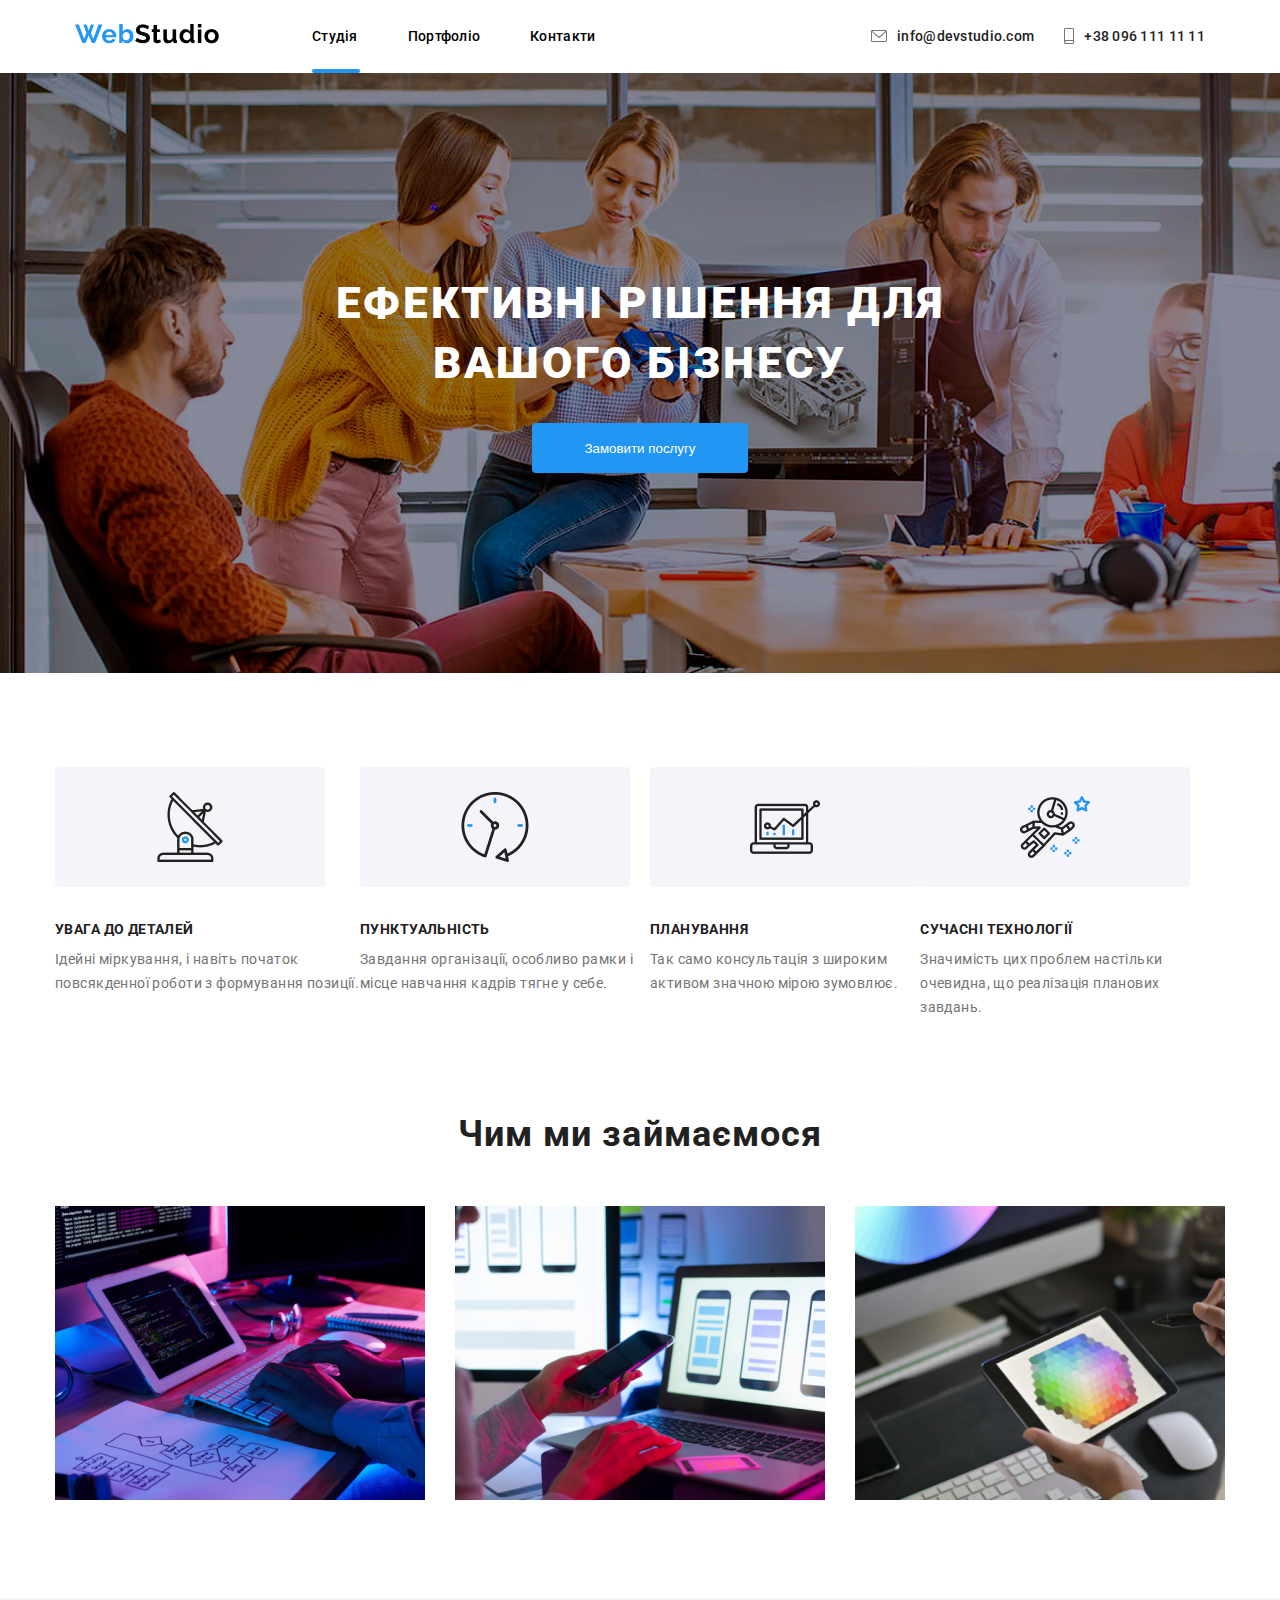
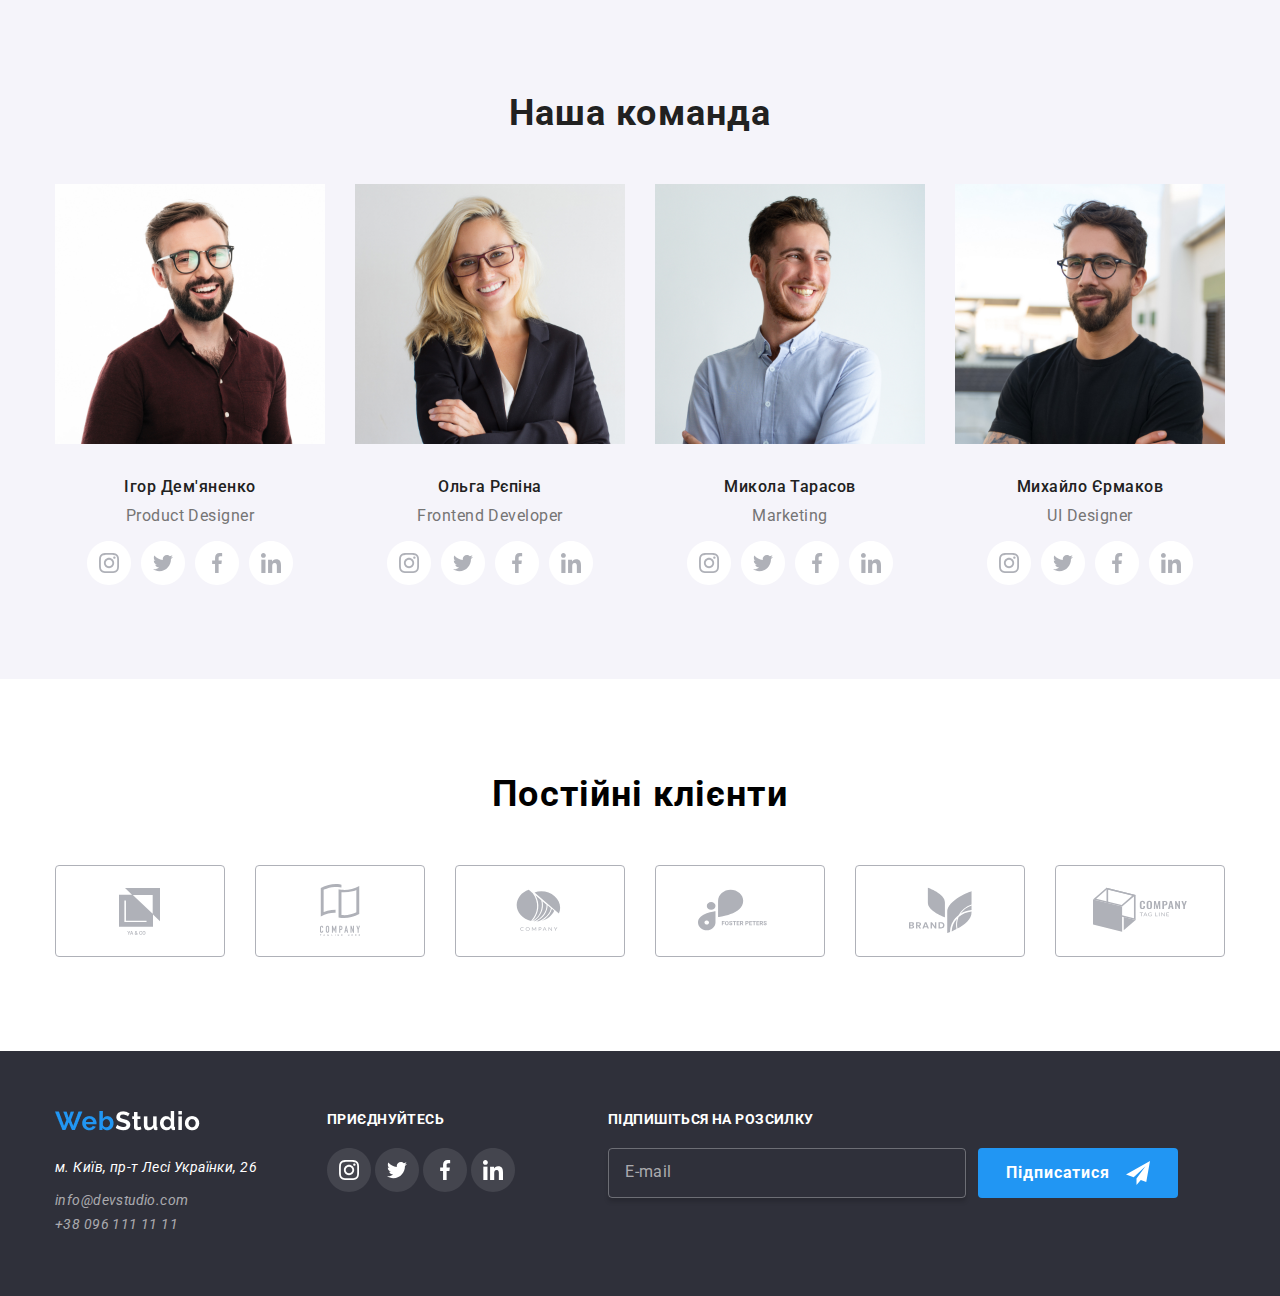
==== commit e9014c7f: "Add files via upload" ====
--- a/index.html
+++ b/index.html
@@ -4,7 +4,7 @@
     <meta charset="UTF-8" />
     <meta name="viewport" content="width=device-width, initial-scale=1.0" />
     <title>Головна</title>
-    <link rel="stylesheet" href="css/style.css" />
+    <link rel="stylesheet" href="css/style.css"/>
   </head>
 
   <body>
@@ -19,37 +19,74 @@
           /></a>
           <ul class="header_navigation">
             <li class="header_navigation--items"><a href="#">Студія</a></li>
-            <li class="header_navigation--items"><a href="./pages/portfolio.html">Портфоліо</a></li>
+            <li class="header_navigation--items">
+              <a href="./pages/portfolio.html">Портфоліо</a>
+            </li>
             <li class="header_navigation--items"><a href="#">Контакти</a></li>
           </ul>
         </div>
         <div class="header_right--side">
-          <address>
+          <div class="header_right--side--part">
+            <svg
+              width="16"
+              height="12"
+              viewBox="0 0 16 12"
+              fill="none"
+              xmlns="http://www.w3.org/2000/svg"
+            >
+              <path
+                d="M14.5 0H1.50001C0.672854 0 0 0.672853 0 1.50001V10.5C0 11.3271 0.672854 12 1.50001 12H14.5C15.3271 12 16 11.3271 16 10.5V1.50001C16 0.672853 15.3271 0 14.5 0ZM14.5 0.999994C14.5679 0.999994 14.6325 1.01409 14.6916 1.0387L8 6.83838L1.30833 1.0387C1.36742 1.01412 1.43204 0.999994 1.49998 0.999994H14.5ZM14.5 11H1.50001C1.22414 11 0.999996 10.7759 0.999996 10.5V2.09521L7.67236 7.87792C7.76661 7.95944 7.8833 7.99999 8 7.99999C8.1167 7.99999 8.23339 7.95948 8.32764 7.87792L15 2.09521V10.5C15 10.7759 14.7759 11 14.5 11Z"
+                fill="#757575"
+              />
+            </svg>
             <a class="header_right--link" href="mailto:info@devstudio.com"
               >info@devstudio.com</a
             >
+          </div>
+          <div class="header_right--side--part">
+            <svg
+              width="10"
+              height="16"
+              viewBox="0 0 10 16"
+              fill="none"
+              xmlns="http://www.w3.org/2000/svg"
+            >
+              <path
+                d="M8.5 0H1.5C0.672848 0 0 0.672848 0 1.5V14.5C0 15.3272 0.672848 16 1.5 16H8.5C9.32715 16 10 15.3272 10 14.5V1.5C10 0.672848 9.32715 0 8.5 0ZM1.5 1H8.5C8.77588 1 9 1.22412 9 1.5V12H1V1.5C1 1.22412 1.22412 1 1.5 1ZM8.5 15H1.5C1.22412 15 1 14.7759 1 14.5V13H9V14.5C9 14.7759 8.77588 15 8.5 15Z"
+                fill="#757575"
+              />
+              <path
+                d="M2.35355 13.7389C2.54882 13.9213 2.54882 14.2169 2.35355 14.3992C2.15828 14.5816 1.84172 14.5816 1.64645 14.3992C1.45118 14.2169 1.45118 13.9213 1.64645 13.7389C1.84172 13.5566 2.15828 13.5566 2.35355 13.7389Z"
+                fill="#757575"
+              />
+            </svg>
             <a class="header_right--link" href="tel:+380961111111"
               >+38 096 111 11 11</a
             >
-          </address>
+          </div>
         </div>
       </div>
     </header>
 
-    <main class="main">
+    <main class=".main">
       <section class="main_first--section">
         <div class="main_container">
           <div class="main_first--content">
             <h1 class="main_first--title">
               Ефективні рішення для вашого бізнесу
             </h1>
-            <button class="main_first--btn">Замовити послугу</button>
+            <button class="main_first--btn" data-modal-open>
+              Замовити послугу
+            </button>
           </div>
         </div>
       </section>
       <section class="main_second--section">
         <div class="main_container">
           <div class="main_second--card">
+            <div class="main_second--card--image">
+              <img src="/images/secondimg1.png" alt="satellite" />
+            </div>
             <h6 class="main_second--title">УВАГА ДО ДЕТАЛЕЙ</h6>
             <p class="main_second--text">
               Ідейні міркування, і навіть початок повсякденної роботи з
@@ -57,6 +94,9 @@
             </p>
           </div>
           <div class="main_second--card">
+            <div class="main_second--card--image">
+              <img src="/images/secondimg2.png" alt="clock" />
+            </div>
             <h6 class="main_second--title">ПУНКТУАЛЬНІСТЬ</h6>
             <p class="main_second--text">
               Завдання організації, особливо рамки і місце навчання кадрів тягне
@@ -64,12 +104,18 @@
             </p>
           </div>
           <div class="main_second--card">
+            <div class="main_second--card--image">
+              <img src="/images/secondimg3.png" alt="computer" />
+            </div>
             <h6 class="main_second--title">ПЛАНУВАННЯ</h6>
             <p class="main_second--text">
               Так само консультація з широким активом значною мірою зумовлює.
             </p>
           </div>
           <div class="main_second--card">
+            <div class="main_second--card--image">
+              <img src="/images/secondimg4.png" alt="cosmonaut" />
+            </div>
             <h6 class="main_second--title">СУЧАСНІ ТЕХНОЛОГІЇ</h6>
             <p class="main_second--text">
               Значимість цих проблем настільки очевидна, що реалізація планових
@@ -90,46 +136,1212 @@
       </section>
       <section class="main_fourth--section">
         <div class="main_container">
-            <div class="main_title--div">
-                <h3 class="main_fourth--title">Наша команда</h3>
-            </div>
-          <div class="main_fourth--cards">
-            <div class="card">
-              <img src="/images/img.jpg" alt="card1" />
-              <h6 class="card_title">Ігор Дем'яненко</h6>
-              <p class="card_text">Product Designer</p>
-            </div>
-            <div class="card">
-              <img src="/images/img (1).jpg" alt="card2" />
-              <h6 class="card_title">Ольга Рєпіна</h6>
-              <p class="card_text">Frontend Developer</p>
-            </div>
-            <div class="card">
+
+            <h3 class="main_fourth--title">Наша команда</h3>
+            <div class="main_fourth--cards">
+              <div class="card">
+                <img src="/images/img.jpg" alt="card1" />
+                <h6 class="card_title">Ігор Дем'яненко</h6>
+                <p class="card_text">Product Designer</p>
+                <div class="card_socials">
+                  <svg
+                    width="44"
+                    height="44"
+                    viewBox="0 0 44 44"
+                    fill="none"
+                    xmlns="http://www.w3.org/2000/svg"
+                  >
+                    <path
+                      d="M44 21.9999C44 28.0751 41.5376 33.5751 37.5564 37.5563C33.5751 41.5375 28.0751 43.9999 22 43.9999C15.9249 43.9999 10.4249 41.5375 6.44365 37.5563C2.46243 33.5751 0 28.0751 0 21.9999C0 15.9248 2.46243 10.4248 6.44365 6.44359C10.4249 2.46237 15.9249 -6.10352e-05 22 -6.10352e-05C28.0751 -6.10352e-05 33.5751 2.46237 37.5564 6.44359C41.5376 10.4248 44 15.9248 44 21.9999Z"
+                      fill="white"
+                    />
+                    <g clip-path="url(#clip0_11_3173)">
+                      <path
+                        d="M31.9804 17.8801C31.9336 16.8174 31.7617 16.0868 31.5156 15.4537C31.2616 14.7818 30.8709 14.1801 30.359 13.68C29.8589 13.1721 29.2533 12.7774 28.5891 12.5274C27.9524 12.2813 27.2256 12.1094 26.163 12.0626C25.0924 12.0118 24.7525 12 22.0371 12C19.3217 12 18.9818 12.0118 17.9152 12.0586C16.8525 12.1055 16.1219 12.2775 15.489 12.5235C14.8169 12.7774 14.2153 13.1681 13.7152 13.68C13.2073 14.1801 12.8127 14.7857 12.5626 15.4499C12.3164 16.0868 12.1446 16.8134 12.0977 17.8761C12.0469 18.9467 12.0352 19.2866 12.0352 22.002C12.0352 24.7173 12.0469 25.0572 12.0938 26.1239C12.1406 27.1865 12.3126 27.9171 12.5588 28.5502C12.8127 29.2221 13.2073 29.8238 13.7152 30.3239C14.2153 30.8318 14.8209 31.2265 15.4851 31.4765C16.1219 31.7226 16.8486 31.8945 17.9114 31.9413C18.9779 31.9883 19.3179 31.9999 22.0333 31.9999C24.7487 31.9999 25.0885 31.9883 26.1552 31.9413C27.2179 31.8945 27.9484 31.7226 28.5813 31.4765C29.9254 30.9568 30.9881 29.8941 31.5078 28.5502C31.7538 27.9133 31.9258 27.1865 31.9727 26.1239C32.0195 25.0572 32.0313 24.7173 32.0313 22.002C32.0313 19.2866 32.0273 18.9467 31.9804 17.8801ZM30.1794 26.0457C30.1364 27.0225 29.9723 27.5499 29.8356 27.9015C29.4995 28.7728 28.808 29.4643 27.9367 29.8004C27.5851 29.9372 27.0538 30.1012 26.0809 30.1441C25.026 30.1911 24.7096 30.2027 22.0411 30.2027C19.3726 30.2027 19.0522 30.1911 18.0011 30.1441C17.0244 30.1012 16.4969 29.9372 16.1453 29.8004C15.7117 29.6402 15.317 29.3862 14.9967 29.0541C14.6646 28.7298 14.4106 28.3391 14.2504 27.9055C14.1137 27.5539 13.9496 27.0225 13.9067 26.0497C13.8597 24.9948 13.8481 24.6783 13.8481 22.0097C13.8481 19.3412 13.8597 19.0209 13.9067 17.9699C13.9496 16.9932 14.1137 16.4657 14.2504 16.1141C14.4106 15.6804 14.6646 15.2859 15.0007 14.9654C15.3248 14.6333 15.7155 14.3793 16.1493 14.2192C16.5009 14.0825 17.0323 13.9184 18.0051 13.8754C19.06 13.8285 19.3765 13.8168 22.0449 13.8168C24.7174 13.8168 25.0337 13.8285 26.0848 13.8754C27.0616 13.9184 27.589 14.0825 27.9407 14.2192C28.3742 14.3793 28.7689 14.6333 29.0893 14.9654C29.4213 15.2897 29.6753 15.6804 29.8356 16.1141C29.9723 16.4657 30.1364 16.997 30.1794 17.9699C30.2263 19.0248 30.238 19.3412 30.238 22.0097C30.238 24.6783 30.2263 24.9908 30.1794 26.0457Z"
+                        fill="#AFB1B8"
+                      />
+                      <path
+                        d="M22.0371 16.8642C19.2007 16.8642 16.8994 19.1654 16.8994 22.0019C16.8994 24.8385 19.2007 27.1396 22.0371 27.1396C24.8737 27.1396 27.1749 24.8385 27.1749 22.0019C27.1749 19.1654 24.8737 16.8642 22.0371 16.8642ZM22.0371 25.3346C20.197 25.3346 18.7044 23.8422 18.7044 22.0019C18.7044 20.1617 20.197 18.6692 22.0371 18.6692C23.8774 18.6692 25.3698 20.1617 25.3698 22.0019C25.3698 23.8422 23.8774 25.3346 22.0371 25.3346Z"
+                        fill="#AFB1B8"
+                      />
+                      <path
+                        d="M28.5775 16.6611C28.5775 17.3235 28.0404 17.8605 27.3779 17.8605C26.7155 17.8605 26.1785 17.3235 26.1785 16.6611C26.1785 15.9986 26.7155 15.4617 27.3779 15.4617C28.0404 15.4617 28.5775 15.9986 28.5775 16.6611Z"
+                        fill="#AFB1B8"
+                      />
+                    </g>
+                    <defs>
+                      <clipPath id="clip0_11_3173">
+                        <rect
+                          width="20"
+                          height="20"
+                          fill="white"
+                          transform="translate(12 12)"
+                        />
+                      </clipPath>
+                    </defs>
+                  </svg>
+                  <svg
+                    width="44"
+                    height="44"
+                    viewBox="0 0 44 44"
+                    fill="none"
+                    xmlns="http://www.w3.org/2000/svg"
+                  >
+                    <path
+                      d="M44 21.9999C44 28.0751 41.5376 33.5751 37.5564 37.5563C33.5751 41.5375 28.0751 43.9999 22 43.9999C15.9249 43.9999 10.4249 41.5375 6.44365 37.5563C2.46243 33.5751 0 28.0751 0 21.9999C0 15.9248 2.46243 10.4248 6.44365 6.44359C10.4249 2.46237 15.9249 -6.10352e-05 22 -6.10352e-05C28.0751 -6.10352e-05 33.5751 2.46237 37.5564 6.44359C41.5376 10.4248 44 15.9248 44 21.9999Z"
+                      fill="white"
+                    />
+                    <g clip-path="url(#clip0_11_3139)">
+                      <path
+                        d="M32 15.7988C31.2563 16.125 30.4637 16.3412 29.6375 16.4462C30.4875 15.9388 31.1363 15.1412 31.4412 14.18C30.6488 14.6525 29.7738 14.9863 28.8412 15.1725C28.0887 14.3713 27.0162 13.875 25.8462 13.875C23.5763 13.875 21.7487 15.7175 21.7487 17.9763C21.7487 18.3012 21.7762 18.6137 21.8438 18.9112C18.435 18.745 15.4188 17.1113 13.3925 14.6225C13.0387 15.2363 12.8313 15.9388 12.8313 16.695C12.8313 18.115 13.5625 19.3737 14.6525 20.1025C13.9937 20.09 13.3475 19.8988 12.8 19.5975C12.8 19.61 12.8 19.6262 12.8 19.6425C12.8 21.635 14.2212 23.29 16.085 23.6712C15.7512 23.7625 15.3875 23.8062 15.01 23.8062C14.7475 23.8062 14.4825 23.7913 14.2337 23.7362C14.765 25.36 16.2725 26.5538 18.065 26.5925C16.67 27.6838 14.8988 28.3412 12.9813 28.3412C12.645 28.3412 12.3225 28.3263 12 28.285C13.8162 29.4563 15.9688 30.125 18.29 30.125C25.835 30.125 29.96 23.875 29.96 18.4575C29.96 18.2762 29.9538 18.1013 29.945 17.9275C30.7588 17.35 31.4425 16.6288 32 15.7988Z"
+                        fill="#AFB1B8"
+                      />
+                    </g>
+                    <defs>
+                      <clipPath id="clip0_11_3139">
+                        <rect
+                          width="20"
+                          height="20"
+                          fill="white"
+                          transform="translate(12 12)"
+                        />
+                      </clipPath>
+                    </defs>
+                  </svg>
+                  <svg
+                    width="44"
+                    height="44"
+                    viewBox="0 0 44 44"
+                    fill="none"
+                    xmlns="http://www.w3.org/2000/svg"
+                  >
+                    <path
+                      d="M44 21.9999C44 28.0751 41.5376 33.5751 37.5564 37.5563C33.5751 41.5375 28.0751 43.9999 22 43.9999C15.9249 43.9999 10.4249 41.5375 6.44365 37.5563C2.46243 33.5751 0 28.0751 0 21.9999C0 15.9248 2.46243 10.4248 6.44365 6.44359C10.4249 2.46237 15.9249 -6.10352e-05 22 -6.10352e-05C28.0751 -6.10352e-05 33.5751 2.46237 37.5564 6.44359C41.5376 10.4248 44 15.9248 44 21.9999Z"
+                      fill="white"
+                    />
+                    <g clip-path="url(#clip0_11_3135)">
+                      <path
+                        d="M25.3309 15.3208H27.1567V12.1408C26.8417 12.0975 25.7584 12 24.4967 12C21.8642 12 20.0609 13.6558 20.0609 16.6992V19.5H17.1559V23.055H20.0609V32H23.6226V23.0558H26.4101L26.8526 19.5008H23.6217V17.0517C23.6226 16.0242 23.8992 15.3208 25.3309 15.3208Z"
+                        fill="#AFB1B8"
+                      />
+                    </g>
+                    <defs>
+                      <clipPath id="clip0_11_3135">
+                        <rect
+                          width="20"
+                          height="20"
+                          fill="white"
+                          transform="translate(12 12)"
+                        />
+                      </clipPath>
+                    </defs>
+                  </svg>
+                  <svg
+                    width="44"
+                    height="44"
+                    viewBox="0 0 44 44"
+                    fill="none"
+                    xmlns="http://www.w3.org/2000/svg"
+                  >
+                    <path
+                      d="M44 21.9999C44 28.0751 41.5376 33.5751 37.5564 37.5563C33.5751 41.5375 28.0751 43.9999 22 43.9999C15.9249 43.9999 10.4249 41.5375 6.44365 37.5563C2.46243 33.5751 0 28.0751 0 21.9999C0 15.9248 2.46243 10.4248 6.44365 6.44359C10.4249 2.46237 15.9249 -6.10352e-05 22 -6.10352e-05C28.0751 -6.10352e-05 33.5751 2.46237 37.5564 6.44359C41.5376 10.4248 44 15.9248 44 21.9999Z"
+                      fill="white"
+                    />
+                    <g clip-path="url(#clip0_11_3129)">
+                      <path
+                        d="M31.9951 32V31.9992H32.0001V24.6642C32.0001 21.0759 31.2276 18.3117 27.0326 18.3117C25.0159 18.3117 23.6626 19.4184 23.1101 20.4675H23.0517V18.6467H19.0742V31.9992H23.2159V25.3875C23.2159 23.6467 23.5459 21.9634 25.7017 21.9634C27.8259 21.9634 27.8576 23.95 27.8576 25.4992V32H31.9951Z"
+                        fill="#AFB1B8"
+                      />
+                      <path
+                        d="M12.33 18.6475H16.4766V32H12.33V18.6475Z"
+                        fill="#AFB1B8"
+                      />
+                      <path
+                        d="M14.4017 12C13.0758 12 12 13.0758 12 14.4017C12 15.7275 13.0758 16.8258 14.4017 16.8258C15.7275 16.8258 16.8033 15.7275 16.8033 14.4017C16.8025 13.0758 15.7267 12 14.4017 12V12Z"
+                        fill="#AFB1B8"
+                      />
+                    </g>
+                    <defs>
+                      <clipPath id="clip0_11_3129">
+                        <rect
+                          width="20"
+                          height="20"
+                          fill="white"
+                          transform="translate(12 12)"
+                        />
+                      </clipPath>
+                    </defs>
+                  </svg>
+                </div>
+              </div>
+              <div class="card">
+                <img src="/images/img (1).jpg" alt="card2" />
+                <h6 class="card_title">Ольга Рєпіна</h6>
+                <p class="card_text">Frontend Developer</p>
+                <div class="card_socials">
+                  <svg
+                    width="44"
+                    height="44"
+                    viewBox="0 0 44 44"
+                    fill="none"
+                    xmlns="http://www.w3.org/2000/svg"
+                  >
+                    <path
+                      d="M44 21.9999C44 28.0751 41.5376 33.5751 37.5564 37.5563C33.5751 41.5375 28.0751 43.9999 22 43.9999C15.9249 43.9999 10.4249 41.5375 6.44365 37.5563C2.46243 33.5751 0 28.0751 0 21.9999C0 15.9248 2.46243 10.4248 6.44365 6.44359C10.4249 2.46237 15.9249 -6.10352e-05 22 -6.10352e-05C28.0751 -6.10352e-05 33.5751 2.46237 37.5564 6.44359C41.5376 10.4248 44 15.9248 44 21.9999Z"
+                      fill="white"
+                    />
+                    <g clip-path="url(#clip0_11_3173)">
+                      <path
+                        d="M31.9804 17.8801C31.9336 16.8174 31.7617 16.0868 31.5156 15.4537C31.2616 14.7818 30.8709 14.1801 30.359 13.68C29.8589 13.1721 29.2533 12.7774 28.5891 12.5274C27.9524 12.2813 27.2256 12.1094 26.163 12.0626C25.0924 12.0118 24.7525 12 22.0371 12C19.3217 12 18.9818 12.0118 17.9152 12.0586C16.8525 12.1055 16.1219 12.2775 15.489 12.5235C14.8169 12.7774 14.2153 13.1681 13.7152 13.68C13.2073 14.1801 12.8127 14.7857 12.5626 15.4499C12.3164 16.0868 12.1446 16.8134 12.0977 17.8761C12.0469 18.9467 12.0352 19.2866 12.0352 22.002C12.0352 24.7173 12.0469 25.0572 12.0938 26.1239C12.1406 27.1865 12.3126 27.9171 12.5588 28.5502C12.8127 29.2221 13.2073 29.8238 13.7152 30.3239C14.2153 30.8318 14.8209 31.2265 15.4851 31.4765C16.1219 31.7226 16.8486 31.8945 17.9114 31.9413C18.9779 31.9883 19.3179 31.9999 22.0333 31.9999C24.7487 31.9999 25.0885 31.9883 26.1552 31.9413C27.2179 31.8945 27.9484 31.7226 28.5813 31.4765C29.9254 30.9568 30.9881 29.8941 31.5078 28.5502C31.7538 27.9133 31.9258 27.1865 31.9727 26.1239C32.0195 25.0572 32.0313 24.7173 32.0313 22.002C32.0313 19.2866 32.0273 18.9467 31.9804 17.8801ZM30.1794 26.0457C30.1364 27.0225 29.9723 27.5499 29.8356 27.9015C29.4995 28.7728 28.808 29.4643 27.9367 29.8004C27.5851 29.9372 27.0538 30.1012 26.0809 30.1441C25.026 30.1911 24.7096 30.2027 22.0411 30.2027C19.3726 30.2027 19.0522 30.1911 18.0011 30.1441C17.0244 30.1012 16.4969 29.9372 16.1453 29.8004C15.7117 29.6402 15.317 29.3862 14.9967 29.0541C14.6646 28.7298 14.4106 28.3391 14.2504 27.9055C14.1137 27.5539 13.9496 27.0225 13.9067 26.0497C13.8597 24.9948 13.8481 24.6783 13.8481 22.0097C13.8481 19.3412 13.8597 19.0209 13.9067 17.9699C13.9496 16.9932 14.1137 16.4657 14.2504 16.1141C14.4106 15.6804 14.6646 15.2859 15.0007 14.9654C15.3248 14.6333 15.7155 14.3793 16.1493 14.2192C16.5009 14.0825 17.0323 13.9184 18.0051 13.8754C19.06 13.8285 19.3765 13.8168 22.0449 13.8168C24.7174 13.8168 25.0337 13.8285 26.0848 13.8754C27.0616 13.9184 27.589 14.0825 27.9407 14.2192C28.3742 14.3793 28.7689 14.6333 29.0893 14.9654C29.4213 15.2897 29.6753 15.6804 29.8356 16.1141C29.9723 16.4657 30.1364 16.997 30.1794 17.9699C30.2263 19.0248 30.238 19.3412 30.238 22.0097C30.238 24.6783 30.2263 24.9908 30.1794 26.0457Z"
+                        fill="#AFB1B8"
+                      />
+                      <path
+                        d="M22.0371 16.8642C19.2007 16.8642 16.8994 19.1654 16.8994 22.0019C16.8994 24.8385 19.2007 27.1396 22.0371 27.1396C24.8737 27.1396 27.1749 24.8385 27.1749 22.0019C27.1749 19.1654 24.8737 16.8642 22.0371 16.8642ZM22.0371 25.3346C20.197 25.3346 18.7044 23.8422 18.7044 22.0019C18.7044 20.1617 20.197 18.6692 22.0371 18.6692C23.8774 18.6692 25.3698 20.1617 25.3698 22.0019C25.3698 23.8422 23.8774 25.3346 22.0371 25.3346Z"
+                        fill="#AFB1B8"
+                      />
+                      <path
+                        d="M28.5775 16.6611C28.5775 17.3235 28.0404 17.8605 27.3779 17.8605C26.7155 17.8605 26.1785 17.3235 26.1785 16.6611C26.1785 15.9986 26.7155 15.4617 27.3779 15.4617C28.0404 15.4617 28.5775 15.9986 28.5775 16.6611Z"
+                        fill="#AFB1B8"
+                      />
+                    </g>
+                    <defs>
+                      <clipPath id="clip0_11_3173">
+                        <rect
+                          width="20"
+                          height="20"
+                          fill="white"
+                          transform="translate(12 12)"
+                        />
+                      </clipPath>
+                    </defs>
+                  </svg>
+                  <svg
+                    width="44"
+                    height="44"
+                    viewBox="0 0 44 44"
+                    fill="none"
+                    xmlns="http://www.w3.org/2000/svg"
+                  >
+                    <path
+                      d="M44 21.9999C44 28.0751 41.5376 33.5751 37.5564 37.5563C33.5751 41.5375 28.0751 43.9999 22 43.9999C15.9249 43.9999 10.4249 41.5375 6.44365 37.5563C2.46243 33.5751 0 28.0751 0 21.9999C0 15.9248 2.46243 10.4248 6.44365 6.44359C10.4249 2.46237 15.9249 -6.10352e-05 22 -6.10352e-05C28.0751 -6.10352e-05 33.5751 2.46237 37.5564 6.44359C41.5376 10.4248 44 15.9248 44 21.9999Z"
+                      fill="white"
+                    />
+                    <g clip-path="url(#clip0_11_3139)">
+                      <path
+                        d="M32 15.7988C31.2563 16.125 30.4637 16.3412 29.6375 16.4462C30.4875 15.9388 31.1363 15.1412 31.4412 14.18C30.6488 14.6525 29.7738 14.9863 28.8412 15.1725C28.0887 14.3713 27.0162 13.875 25.8462 13.875C23.5763 13.875 21.7487 15.7175 21.7487 17.9763C21.7487 18.3012 21.7762 18.6137 21.8438 18.9112C18.435 18.745 15.4188 17.1113 13.3925 14.6225C13.0387 15.2363 12.8313 15.9388 12.8313 16.695C12.8313 18.115 13.5625 19.3737 14.6525 20.1025C13.9937 20.09 13.3475 19.8988 12.8 19.5975C12.8 19.61 12.8 19.6262 12.8 19.6425C12.8 21.635 14.2212 23.29 16.085 23.6712C15.7512 23.7625 15.3875 23.8062 15.01 23.8062C14.7475 23.8062 14.4825 23.7913 14.2337 23.7362C14.765 25.36 16.2725 26.5538 18.065 26.5925C16.67 27.6838 14.8988 28.3412 12.9813 28.3412C12.645 28.3412 12.3225 28.3263 12 28.285C13.8162 29.4563 15.9688 30.125 18.29 30.125C25.835 30.125 29.96 23.875 29.96 18.4575C29.96 18.2762 29.9538 18.1013 29.945 17.9275C30.7588 17.35 31.4425 16.6288 32 15.7988Z"
+                        fill="#AFB1B8"
+                      />
+                    </g>
+                    <defs>
+                      <clipPath id="clip0_11_3139">
+                        <rect
+                          width="20"
+                          height="20"
+                          fill="white"
+                          transform="translate(12 12)"
+                        />
+                      </clipPath>
+                    </defs>
+                  </svg>
+                  <svg
+                    width="44"
+                    height="44"
+                    viewBox="0 0 44 44"
+                    fill="none"
+                    xmlns="http://www.w3.org/2000/svg"
+                  >
+                    <path
+                      d="M44 21.9999C44 28.0751 41.5376 33.5751 37.5564 37.5563C33.5751 41.5375 28.0751 43.9999 22 43.9999C15.9249 43.9999 10.4249 41.5375 6.44365 37.5563C2.46243 33.5751 0 28.0751 0 21.9999C0 15.9248 2.46243 10.4248 6.44365 6.44359C10.4249 2.46237 15.9249 -6.10352e-05 22 -6.10352e-05C28.0751 -6.10352e-05 33.5751 2.46237 37.5564 6.44359C41.5376 10.4248 44 15.9248 44 21.9999Z"
+                      fill="white"
+                    />
+                    <g clip-path="url(#clip0_11_3135)">
+                      <path
+                        d="M25.3309 15.3208H27.1567V12.1408C26.8417 12.0975 25.7584 12 24.4967 12C21.8642 12 20.0609 13.6558 20.0609 16.6992V19.5H17.1559V23.055H20.0609V32H23.6226V23.0558H26.4101L26.8526 19.5008H23.6217V17.0517C23.6226 16.0242 23.8992 15.3208 25.3309 15.3208Z"
+                        fill="#AFB1B8"
+                      />
+                    </g>
+                    <defs>
+                      <clipPath id="clip0_11_3135">
+                        <rect
+                          width="20"
+                          height="20"
+                          fill="white"
+                          transform="translate(12 12)"
+                        />
+                      </clipPath>
+                    </defs>
+                  </svg>
+                  <svg
+                    width="44"
+                    height="44"
+                    viewBox="0 0 44 44"
+                    fill="none"
+                    xmlns="http://www.w3.org/2000/svg"
+                  >
+                    <path
+                      d="M44 21.9999C44 28.0751 41.5376 33.5751 37.5564 37.5563C33.5751 41.5375 28.0751 43.9999 22 43.9999C15.9249 43.9999 10.4249 41.5375 6.44365 37.5563C2.46243 33.5751 0 28.0751 0 21.9999C0 15.9248 2.46243 10.4248 6.44365 6.44359C10.4249 2.46237 15.9249 -6.10352e-05 22 -6.10352e-05C28.0751 -6.10352e-05 33.5751 2.46237 37.5564 6.44359C41.5376 10.4248 44 15.9248 44 21.9999Z"
+                      fill="white"
+                    />
+                    <g clip-path="url(#clip0_11_3129)">
+                      <path
+                        d="M31.9951 32V31.9992H32.0001V24.6642C32.0001 21.0759 31.2276 18.3117 27.0326 18.3117C25.0159 18.3117 23.6626 19.4184 23.1101 20.4675H23.0517V18.6467H19.0742V31.9992H23.2159V25.3875C23.2159 23.6467 23.5459 21.9634 25.7017 21.9634C27.8259 21.9634 27.8576 23.95 27.8576 25.4992V32H31.9951Z"
+                        fill="#AFB1B8"
+                      />
+                      <path
+                        d="M12.33 18.6475H16.4766V32H12.33V18.6475Z"
+                        fill="#AFB1B8"
+                      />
+                      <path
+                        d="M14.4017 12C13.0758 12 12 13.0758 12 14.4017C12 15.7275 13.0758 16.8258 14.4017 16.8258C15.7275 16.8258 16.8033 15.7275 16.8033 14.4017C16.8025 13.0758 15.7267 12 14.4017 12V12Z"
+                        fill="#AFB1B8"
+                      />
+                    </g>
+                    <defs>
+                      <clipPath id="clip0_11_3129">
+                        <rect
+                          width="20"
+                          height="20"
+                          fill="white"
+                          transform="translate(12 12)"
+                        />
+                      </clipPath>
+                    </defs>
+                  </svg>
+                </div>
+              </div>
+              <div class="card">
                 <img src="/images/img (2).jpg" alt="card3" />
                 <h6 class="card_title">Микола Тарасов</h6>
                 <p class="card_text">Marketing</p>
+                <div class="card_socials">
+                  <svg
+                    width="44"
+                    height="44"
+                    viewBox="0 0 44 44"
+                    fill="none"
+                    xmlns="http://www.w3.org/2000/svg"
+                  >
+                    <path
+                      d="M44 21.9999C44 28.0751 41.5376 33.5751 37.5564 37.5563C33.5751 41.5375 28.0751 43.9999 22 43.9999C15.9249 43.9999 10.4249 41.5375 6.44365 37.5563C2.46243 33.5751 0 28.0751 0 21.9999C0 15.9248 2.46243 10.4248 6.44365 6.44359C10.4249 2.46237 15.9249 -6.10352e-05 22 -6.10352e-05C28.0751 -6.10352e-05 33.5751 2.46237 37.5564 6.44359C41.5376 10.4248 44 15.9248 44 21.9999Z"
+                      fill="white"
+                    />
+                    <g clip-path="url(#clip0_11_3173)">
+                      <path
+                        d="M31.9804 17.8801C31.9336 16.8174 31.7617 16.0868 31.5156 15.4537C31.2616 14.7818 30.8709 14.1801 30.359 13.68C29.8589 13.1721 29.2533 12.7774 28.5891 12.5274C27.9524 12.2813 27.2256 12.1094 26.163 12.0626C25.0924 12.0118 24.7525 12 22.0371 12C19.3217 12 18.9818 12.0118 17.9152 12.0586C16.8525 12.1055 16.1219 12.2775 15.489 12.5235C14.8169 12.7774 14.2153 13.1681 13.7152 13.68C13.2073 14.1801 12.8127 14.7857 12.5626 15.4499C12.3164 16.0868 12.1446 16.8134 12.0977 17.8761C12.0469 18.9467 12.0352 19.2866 12.0352 22.002C12.0352 24.7173 12.0469 25.0572 12.0938 26.1239C12.1406 27.1865 12.3126 27.9171 12.5588 28.5502C12.8127 29.2221 13.2073 29.8238 13.7152 30.3239C14.2153 30.8318 14.8209 31.2265 15.4851 31.4765C16.1219 31.7226 16.8486 31.8945 17.9114 31.9413C18.9779 31.9883 19.3179 31.9999 22.0333 31.9999C24.7487 31.9999 25.0885 31.9883 26.1552 31.9413C27.2179 31.8945 27.9484 31.7226 28.5813 31.4765C29.9254 30.9568 30.9881 29.8941 31.5078 28.5502C31.7538 27.9133 31.9258 27.1865 31.9727 26.1239C32.0195 25.0572 32.0313 24.7173 32.0313 22.002C32.0313 19.2866 32.0273 18.9467 31.9804 17.8801ZM30.1794 26.0457C30.1364 27.0225 29.9723 27.5499 29.8356 27.9015C29.4995 28.7728 28.808 29.4643 27.9367 29.8004C27.5851 29.9372 27.0538 30.1012 26.0809 30.1441C25.026 30.1911 24.7096 30.2027 22.0411 30.2027C19.3726 30.2027 19.0522 30.1911 18.0011 30.1441C17.0244 30.1012 16.4969 29.9372 16.1453 29.8004C15.7117 29.6402 15.317 29.3862 14.9967 29.0541C14.6646 28.7298 14.4106 28.3391 14.2504 27.9055C14.1137 27.5539 13.9496 27.0225 13.9067 26.0497C13.8597 24.9948 13.8481 24.6783 13.8481 22.0097C13.8481 19.3412 13.8597 19.0209 13.9067 17.9699C13.9496 16.9932 14.1137 16.4657 14.2504 16.1141C14.4106 15.6804 14.6646 15.2859 15.0007 14.9654C15.3248 14.6333 15.7155 14.3793 16.1493 14.2192C16.5009 14.0825 17.0323 13.9184 18.0051 13.8754C19.06 13.8285 19.3765 13.8168 22.0449 13.8168C24.7174 13.8168 25.0337 13.8285 26.0848 13.8754C27.0616 13.9184 27.589 14.0825 27.9407 14.2192C28.3742 14.3793 28.7689 14.6333 29.0893 14.9654C29.4213 15.2897 29.6753 15.6804 29.8356 16.1141C29.9723 16.4657 30.1364 16.997 30.1794 17.9699C30.2263 19.0248 30.238 19.3412 30.238 22.0097C30.238 24.6783 30.2263 24.9908 30.1794 26.0457Z"
+                        fill="#AFB1B8"
+                      />
+                      <path
+                        d="M22.0371 16.8642C19.2007 16.8642 16.8994 19.1654 16.8994 22.0019C16.8994 24.8385 19.2007 27.1396 22.0371 27.1396C24.8737 27.1396 27.1749 24.8385 27.1749 22.0019C27.1749 19.1654 24.8737 16.8642 22.0371 16.8642ZM22.0371 25.3346C20.197 25.3346 18.7044 23.8422 18.7044 22.0019C18.7044 20.1617 20.197 18.6692 22.0371 18.6692C23.8774 18.6692 25.3698 20.1617 25.3698 22.0019C25.3698 23.8422 23.8774 25.3346 22.0371 25.3346Z"
+                        fill="#AFB1B8"
+                      />
+                      <path
+                        d="M28.5775 16.6611C28.5775 17.3235 28.0404 17.8605 27.3779 17.8605C26.7155 17.8605 26.1785 17.3235 26.1785 16.6611C26.1785 15.9986 26.7155 15.4617 27.3779 15.4617C28.0404 15.4617 28.5775 15.9986 28.5775 16.6611Z"
+                        fill="#AFB1B8"
+                      />
+                    </g>
+                    <defs>
+                      <clipPath id="clip0_11_3173">
+                        <rect
+                          width="20"
+                          height="20"
+                          fill="white"
+                          transform="translate(12 12)"
+                        />
+                      </clipPath>
+                    </defs>
+                  </svg>
+                  <svg
+                    width="44"
+                    height="44"
+                    viewBox="0 0 44 44"
+                    fill="none"
+                    xmlns="http://www.w3.org/2000/svg"
+                  >
+                    <path
+                      d="M44 21.9999C44 28.0751 41.5376 33.5751 37.5564 37.5563C33.5751 41.5375 28.0751 43.9999 22 43.9999C15.9249 43.9999 10.4249 41.5375 6.44365 37.5563C2.46243 33.5751 0 28.0751 0 21.9999C0 15.9248 2.46243 10.4248 6.44365 6.44359C10.4249 2.46237 15.9249 -6.10352e-05 22 -6.10352e-05C28.0751 -6.10352e-05 33.5751 2.46237 37.5564 6.44359C41.5376 10.4248 44 15.9248 44 21.9999Z"
+                      fill="white"
+                    />
+                    <g clip-path="url(#clip0_11_3139)">
+                      <path
+                        d="M32 15.7988C31.2563 16.125 30.4637 16.3412 29.6375 16.4462C30.4875 15.9388 31.1363 15.1412 31.4412 14.18C30.6488 14.6525 29.7738 14.9863 28.8412 15.1725C28.0887 14.3713 27.0162 13.875 25.8462 13.875C23.5763 13.875 21.7487 15.7175 21.7487 17.9763C21.7487 18.3012 21.7762 18.6137 21.8438 18.9112C18.435 18.745 15.4188 17.1113 13.3925 14.6225C13.0387 15.2363 12.8313 15.9388 12.8313 16.695C12.8313 18.115 13.5625 19.3737 14.6525 20.1025C13.9937 20.09 13.3475 19.8988 12.8 19.5975C12.8 19.61 12.8 19.6262 12.8 19.6425C12.8 21.635 14.2212 23.29 16.085 23.6712C15.7512 23.7625 15.3875 23.8062 15.01 23.8062C14.7475 23.8062 14.4825 23.7913 14.2337 23.7362C14.765 25.36 16.2725 26.5538 18.065 26.5925C16.67 27.6838 14.8988 28.3412 12.9813 28.3412C12.645 28.3412 12.3225 28.3263 12 28.285C13.8162 29.4563 15.9688 30.125 18.29 30.125C25.835 30.125 29.96 23.875 29.96 18.4575C29.96 18.2762 29.9538 18.1013 29.945 17.9275C30.7588 17.35 31.4425 16.6288 32 15.7988Z"
+                        fill="#AFB1B8"
+                      />
+                    </g>
+                    <defs>
+                      <clipPath id="clip0_11_3139">
+                        <rect
+                          width="20"
+                          height="20"
+                          fill="white"
+                          transform="translate(12 12)"
+                        />
+                      </clipPath>
+                    </defs>
+                  </svg>
+                  <svg
+                    width="44"
+                    height="44"
+                    viewBox="0 0 44 44"
+                    fill="none"
+                    xmlns="http://www.w3.org/2000/svg"
+                  >
+                    <path
+                      d="M44 21.9999C44 28.0751 41.5376 33.5751 37.5564 37.5563C33.5751 41.5375 28.0751 43.9999 22 43.9999C15.9249 43.9999 10.4249 41.5375 6.44365 37.5563C2.46243 33.5751 0 28.0751 0 21.9999C0 15.9248 2.46243 10.4248 6.44365 6.44359C10.4249 2.46237 15.9249 -6.10352e-05 22 -6.10352e-05C28.0751 -6.10352e-05 33.5751 2.46237 37.5564 6.44359C41.5376 10.4248 44 15.9248 44 21.9999Z"
+                      fill="white"
+                    />
+                    <g clip-path="url(#clip0_11_3135)">
+                      <path
+                        d="M25.3309 15.3208H27.1567V12.1408C26.8417 12.0975 25.7584 12 24.4967 12C21.8642 12 20.0609 13.6558 20.0609 16.6992V19.5H17.1559V23.055H20.0609V32H23.6226V23.0558H26.4101L26.8526 19.5008H23.6217V17.0517C23.6226 16.0242 23.8992 15.3208 25.3309 15.3208Z"
+                        fill="#AFB1B8"
+                      />
+                    </g>
+                    <defs>
+                      <clipPath id="clip0_11_3135">
+                        <rect
+                          width="20"
+                          height="20"
+                          fill="white"
+                          transform="translate(12 12)"
+                        />
+                      </clipPath>
+                    </defs>
+                  </svg>
+                  <svg
+                    width="44"
+                    height="44"
+                    viewBox="0 0 44 44"
+                    fill="none"
+                    xmlns="http://www.w3.org/2000/svg"
+                  >
+                    <path
+                      d="M44 21.9999C44 28.0751 41.5376 33.5751 37.5564 37.5563C33.5751 41.5375 28.0751 43.9999 22 43.9999C15.9249 43.9999 10.4249 41.5375 6.44365 37.5563C2.46243 33.5751 0 28.0751 0 21.9999C0 15.9248 2.46243 10.4248 6.44365 6.44359C10.4249 2.46237 15.9249 -6.10352e-05 22 -6.10352e-05C28.0751 -6.10352e-05 33.5751 2.46237 37.5564 6.44359C41.5376 10.4248 44 15.9248 44 21.9999Z"
+                      fill="white"
+                    />
+                    <g clip-path="url(#clip0_11_3129)">
+                      <path
+                        d="M31.9951 32V31.9992H32.0001V24.6642C32.0001 21.0759 31.2276 18.3117 27.0326 18.3117C25.0159 18.3117 23.6626 19.4184 23.1101 20.4675H23.0517V18.6467H19.0742V31.9992H23.2159V25.3875C23.2159 23.6467 23.5459 21.9634 25.7017 21.9634C27.8259 21.9634 27.8576 23.95 27.8576 25.4992V32H31.9951Z"
+                        fill="#AFB1B8"
+                      />
+                      <path
+                        d="M12.33 18.6475H16.4766V32H12.33V18.6475Z"
+                        fill="#AFB1B8"
+                      />
+                      <path
+                        d="M14.4017 12C13.0758 12 12 13.0758 12 14.4017C12 15.7275 13.0758 16.8258 14.4017 16.8258C15.7275 16.8258 16.8033 15.7275 16.8033 14.4017C16.8025 13.0758 15.7267 12 14.4017 12V12Z"
+                        fill="#AFB1B8"
+                      />
+                    </g>
+                    <defs>
+                      <clipPath id="clip0_11_3129">
+                        <rect
+                          width="20"
+                          height="20"
+                          fill="white"
+                          transform="translate(12 12)"
+                        />
+                      </clipPath>
+                    </defs>
+                  </svg>
+                </div>
               </div>
               <div class="card">
                 <img src="/images/img (3).jpg" alt="card4" />
                 <h6 class="card_title">Михайло Єрмаков</h6>
                 <p class="card_text">UI Designer</p>
+                <div class="card_socials">
+                  <svg
+                    width="44"
+                    height="44"
+                    viewBox="0 0 44 44"
+                    fill="none"
+                    xmlns="http://www.w3.org/2000/svg"
+                  >
+                    <path
+                      d="M44 21.9999C44 28.0751 41.5376 33.5751 37.5564 37.5563C33.5751 41.5375 28.0751 43.9999 22 43.9999C15.9249 43.9999 10.4249 41.5375 6.44365 37.5563C2.46243 33.5751 0 28.0751 0 21.9999C0 15.9248 2.46243 10.4248 6.44365 6.44359C10.4249 2.46237 15.9249 -6.10352e-05 22 -6.10352e-05C28.0751 -6.10352e-05 33.5751 2.46237 37.5564 6.44359C41.5376 10.4248 44 15.9248 44 21.9999Z"
+                      fill="white"
+                    />
+                    <g clip-path="url(#clip0_11_3173)">
+                      <path
+                        d="M31.9804 17.8801C31.9336 16.8174 31.7617 16.0868 31.5156 15.4537C31.2616 14.7818 30.8709 14.1801 30.359 13.68C29.8589 13.1721 29.2533 12.7774 28.5891 12.5274C27.9524 12.2813 27.2256 12.1094 26.163 12.0626C25.0924 12.0118 24.7525 12 22.0371 12C19.3217 12 18.9818 12.0118 17.9152 12.0586C16.8525 12.1055 16.1219 12.2775 15.489 12.5235C14.8169 12.7774 14.2153 13.1681 13.7152 13.68C13.2073 14.1801 12.8127 14.7857 12.5626 15.4499C12.3164 16.0868 12.1446 16.8134 12.0977 17.8761C12.0469 18.9467 12.0352 19.2866 12.0352 22.002C12.0352 24.7173 12.0469 25.0572 12.0938 26.1239C12.1406 27.1865 12.3126 27.9171 12.5588 28.5502C12.8127 29.2221 13.2073 29.8238 13.7152 30.3239C14.2153 30.8318 14.8209 31.2265 15.4851 31.4765C16.1219 31.7226 16.8486 31.8945 17.9114 31.9413C18.9779 31.9883 19.3179 31.9999 22.0333 31.9999C24.7487 31.9999 25.0885 31.9883 26.1552 31.9413C27.2179 31.8945 27.9484 31.7226 28.5813 31.4765C29.9254 30.9568 30.9881 29.8941 31.5078 28.5502C31.7538 27.9133 31.9258 27.1865 31.9727 26.1239C32.0195 25.0572 32.0313 24.7173 32.0313 22.002C32.0313 19.2866 32.0273 18.9467 31.9804 17.8801ZM30.1794 26.0457C30.1364 27.0225 29.9723 27.5499 29.8356 27.9015C29.4995 28.7728 28.808 29.4643 27.9367 29.8004C27.5851 29.9372 27.0538 30.1012 26.0809 30.1441C25.026 30.1911 24.7096 30.2027 22.0411 30.2027C19.3726 30.2027 19.0522 30.1911 18.0011 30.1441C17.0244 30.1012 16.4969 29.9372 16.1453 29.8004C15.7117 29.6402 15.317 29.3862 14.9967 29.0541C14.6646 28.7298 14.4106 28.3391 14.2504 27.9055C14.1137 27.5539 13.9496 27.0225 13.9067 26.0497C13.8597 24.9948 13.8481 24.6783 13.8481 22.0097C13.8481 19.3412 13.8597 19.0209 13.9067 17.9699C13.9496 16.9932 14.1137 16.4657 14.2504 16.1141C14.4106 15.6804 14.6646 15.2859 15.0007 14.9654C15.3248 14.6333 15.7155 14.3793 16.1493 14.2192C16.5009 14.0825 17.0323 13.9184 18.0051 13.8754C19.06 13.8285 19.3765 13.8168 22.0449 13.8168C24.7174 13.8168 25.0337 13.8285 26.0848 13.8754C27.0616 13.9184 27.589 14.0825 27.9407 14.2192C28.3742 14.3793 28.7689 14.6333 29.0893 14.9654C29.4213 15.2897 29.6753 15.6804 29.8356 16.1141C29.9723 16.4657 30.1364 16.997 30.1794 17.9699C30.2263 19.0248 30.238 19.3412 30.238 22.0097C30.238 24.6783 30.2263 24.9908 30.1794 26.0457Z"
+                        fill="#AFB1B8"
+                      />
+                      <path
+                        d="M22.0371 16.8642C19.2007 16.8642 16.8994 19.1654 16.8994 22.0019C16.8994 24.8385 19.2007 27.1396 22.0371 27.1396C24.8737 27.1396 27.1749 24.8385 27.1749 22.0019C27.1749 19.1654 24.8737 16.8642 22.0371 16.8642ZM22.0371 25.3346C20.197 25.3346 18.7044 23.8422 18.7044 22.0019C18.7044 20.1617 20.197 18.6692 22.0371 18.6692C23.8774 18.6692 25.3698 20.1617 25.3698 22.0019C25.3698 23.8422 23.8774 25.3346 22.0371 25.3346Z"
+                        fill="#AFB1B8"
+                      />
+                      <path
+                        d="M28.5775 16.6611C28.5775 17.3235 28.0404 17.8605 27.3779 17.8605C26.7155 17.8605 26.1785 17.3235 26.1785 16.6611C26.1785 15.9986 26.7155 15.4617 27.3779 15.4617C28.0404 15.4617 28.5775 15.9986 28.5775 16.6611Z"
+                        fill="#AFB1B8"
+                      />
+                    </g>
+                    <defs>
+                      <clipPath id="clip0_11_3173">
+                        <rect
+                          width="20"
+                          height="20"
+                          fill="white"
+                          transform="translate(12 12)"
+                        />
+                      </clipPath>
+                    </defs>
+                  </svg>
+                  <svg
+                    width="44"
+                    height="44"
+                    viewBox="0 0 44 44"
+                    fill="none"
+                    xmlns="http://www.w3.org/2000/svg"
+                  >
+                    <path
+                      d="M44 21.9999C44 28.0751 41.5376 33.5751 37.5564 37.5563C33.5751 41.5375 28.0751 43.9999 22 43.9999C15.9249 43.9999 10.4249 41.5375 6.44365 37.5563C2.46243 33.5751 0 28.0751 0 21.9999C0 15.9248 2.46243 10.4248 6.44365 6.44359C10.4249 2.46237 15.9249 -6.10352e-05 22 -6.10352e-05C28.0751 -6.10352e-05 33.5751 2.46237 37.5564 6.44359C41.5376 10.4248 44 15.9248 44 21.9999Z"
+                      fill="white"
+                    />
+                    <g clip-path="url(#clip0_11_3139)">
+                      <path
+                        d="M32 15.7988C31.2563 16.125 30.4637 16.3412 29.6375 16.4462C30.4875 15.9388 31.1363 15.1412 31.4412 14.18C30.6488 14.6525 29.7738 14.9863 28.8412 15.1725C28.0887 14.3713 27.0162 13.875 25.8462 13.875C23.5763 13.875 21.7487 15.7175 21.7487 17.9763C21.7487 18.3012 21.7762 18.6137 21.8438 18.9112C18.435 18.745 15.4188 17.1113 13.3925 14.6225C13.0387 15.2363 12.8313 15.9388 12.8313 16.695C12.8313 18.115 13.5625 19.3737 14.6525 20.1025C13.9937 20.09 13.3475 19.8988 12.8 19.5975C12.8 19.61 12.8 19.6262 12.8 19.6425C12.8 21.635 14.2212 23.29 16.085 23.6712C15.7512 23.7625 15.3875 23.8062 15.01 23.8062C14.7475 23.8062 14.4825 23.7913 14.2337 23.7362C14.765 25.36 16.2725 26.5538 18.065 26.5925C16.67 27.6838 14.8988 28.3412 12.9813 28.3412C12.645 28.3412 12.3225 28.3263 12 28.285C13.8162 29.4563 15.9688 30.125 18.29 30.125C25.835 30.125 29.96 23.875 29.96 18.4575C29.96 18.2762 29.9538 18.1013 29.945 17.9275C30.7588 17.35 31.4425 16.6288 32 15.7988Z"
+                        fill="#AFB1B8"
+                      />
+                    </g>
+                    <defs>
+                      <clipPath id="clip0_11_3139">
+                        <rect
+                          width="20"
+                          height="20"
+                          fill="white"
+                          transform="translate(12 12)"
+                        />
+                      </clipPath>
+                    </defs>
+                  </svg>
+                  <svg
+                    width="44"
+                    height="44"
+                    viewBox="0 0 44 44"
+                    fill="none"
+                    xmlns="http://www.w3.org/2000/svg"
+                  >
+                    <path
+                      d="M44 21.9999C44 28.0751 41.5376 33.5751 37.5564 37.5563C33.5751 41.5375 28.0751 43.9999 22 43.9999C15.9249 43.9999 10.4249 41.5375 6.44365 37.5563C2.46243 33.5751 0 28.0751 0 21.9999C0 15.9248 2.46243 10.4248 6.44365 6.44359C10.4249 2.46237 15.9249 -6.10352e-05 22 -6.10352e-05C28.0751 -6.10352e-05 33.5751 2.46237 37.5564 6.44359C41.5376 10.4248 44 15.9248 44 21.9999Z"
+                      fill="white"
+                    />
+                    <g clip-path="url(#clip0_11_3135)">
+                      <path
+                        d="M25.3309 15.3208H27.1567V12.1408C26.8417 12.0975 25.7584 12 24.4967 12C21.8642 12 20.0609 13.6558 20.0609 16.6992V19.5H17.1559V23.055H20.0609V32H23.6226V23.0558H26.4101L26.8526 19.5008H23.6217V17.0517C23.6226 16.0242 23.8992 15.3208 25.3309 15.3208Z"
+                        fill="#AFB1B8"
+                      />
+                    </g>
+                    <defs>
+                      <clipPath id="clip0_11_3135">
+                        <rect
+                          width="20"
+                          height="20"
+                          fill="white"
+                          transform="translate(12 12)"
+                        />
+                      </clipPath>
+                    </defs>
+                  </svg>
+                  <svg
+                    width="44"
+                    height="44"
+                    viewBox="0 0 44 44"
+                    fill="none"
+                    xmlns="http://www.w3.org/2000/svg"
+                  >
+                    <path
+                      d="M44 21.9999C44 28.0751 41.5376 33.5751 37.5564 37.5563C33.5751 41.5375 28.0751 43.9999 22 43.9999C15.9249 43.9999 10.4249 41.5375 6.44365 37.5563C2.46243 33.5751 0 28.0751 0 21.9999C0 15.9248 2.46243 10.4248 6.44365 6.44359C10.4249 2.46237 15.9249 -6.10352e-05 22 -6.10352e-05C28.0751 -6.10352e-05 33.5751 2.46237 37.5564 6.44359C41.5376 10.4248 44 15.9248 44 21.9999Z"
+                      fill="white"
+                    />
+                    <g clip-path="url(#clip0_11_3129)">
+                      <path
+                        d="M31.9951 32V31.9992H32.0001V24.6642C32.0001 21.0759 31.2276 18.3117 27.0326 18.3117C25.0159 18.3117 23.6626 19.4184 23.1101 20.4675H23.0517V18.6467H19.0742V31.9992H23.2159V25.3875C23.2159 23.6467 23.5459 21.9634 25.7017 21.9634C27.8259 21.9634 27.8576 23.95 27.8576 25.4992V32H31.9951Z"
+                        fill="#AFB1B8"
+                      />
+                      <path
+                        d="M12.33 18.6475H16.4766V32H12.33V18.6475Z"
+                        fill="#AFB1B8"
+                      />
+                      <path
+                        d="M14.4017 12C13.0758 12 12 13.0758 12 14.4017C12 15.7275 13.0758 16.8258 14.4017 16.8258C15.7275 16.8258 16.8033 15.7275 16.8033 14.4017C16.8025 13.0758 15.7267 12 14.4017 12V12Z"
+                        fill="#AFB1B8"
+                      />
+                    </g>
+                    <defs>
+                      <clipPath id="clip0_11_3129">
+                        <rect
+                          width="20"
+                          height="20"
+                          fill="white"
+                          transform="translate(12 12)"
+                        />
+                      </clipPath>
+                    </defs>
+                  </svg>
+                </div>
               </div>
+            </div>
+          </div>
+        </div>
+      </section>
+      <section class="main_fifth--section">
+        <div class="main_container">
+          <h3 class="main_fifth--title">Постійні клієнти</h3>
+          <div class="main_fifth--clients">
+            <svg
+              width="170"
+              height="92"
+              viewBox="0 0 170 92"
+              fill="none"
+              xmlns="http://www.w3.org/2000/svg"
+            >
+              <rect
+                x="0.5"
+                y="0.5"
+                width="169"
+                height="91"
+                rx="3.5"
+                stroke="#AFB1B8"
+              />
+              <path
+                fill-rule="evenodd"
+                clip-rule="evenodd"
+                d="M70 23L77.0078 29.6341L64 29.6265V61.8137H98V49.507L105 56.1338V23H70ZM97.6924 48.7283L77.8226 29.918H97.6924V48.7283ZM91.5231 57.1055H69.3801V35.4579H70.9453V55.6397H91.5231V57.1055ZM74.6089 66.0991L73.791 67.7837L72.9731 66.0991H72.2871L73.481 68.3452V69.6538H74.1011V68.3452L75.2925 66.0991H74.6089ZM75.6367 69.6538L75.9248 68.8262H77.3018L77.5923 69.6538H78.2368L76.8916 66.0991H76.3374L74.9946 69.6538H75.6367ZM76.6133 66.8535L77.1284 68.3281H76.0981L76.6133 66.8535ZM79.8701 68.2427C79.7806 68.3794 79.7358 68.5299 79.7358 68.6943C79.7358 68.9938 79.8408 69.2371 80.0508 69.4243C80.2624 69.6099 80.5439 69.7026 80.8955 69.7026C81.2471 69.7026 81.5498 69.6074 81.8037 69.417L82.0039 69.6538H82.6924L82.1699 69.0361C82.375 68.7562 82.4775 68.3973 82.4775 67.9595H81.9624C81.9624 68.1987 81.9128 68.416 81.8135 68.6113L81.1274 67.8008L81.3691 67.625C81.54 67.5013 81.6629 67.3776 81.7378 67.2539C81.8127 67.1286 81.8501 66.9919 81.8501 66.8438C81.8501 66.6191 81.7671 66.4312 81.6011 66.2798C81.4367 66.1268 81.2251 66.0503 80.9663 66.0503C80.6798 66.0503 80.452 66.1317 80.2827 66.2944C80.1134 66.4556 80.0288 66.6753 80.0288 66.9536C80.0288 67.0675 80.0557 67.1855 80.1094 67.3076C80.1647 67.4297 80.2616 67.5778 80.3999 67.752C80.1362 67.9408 79.9596 68.1043 79.8701 68.2427ZM81.4741 69.0288C81.3 69.1623 81.1128 69.229 80.9126 69.229C80.7352 69.229 80.5936 69.1777 80.4878 69.0752C80.382 68.9727 80.3291 68.8392 80.3291 68.6748C80.3291 68.4844 80.4268 68.3151 80.6221 68.167L80.6978 68.1133L81.4741 69.0288ZM80.8369 67.4541C80.6693 67.2474 80.5854 67.0757 80.5854 66.939C80.5854 66.8201 80.6196 66.7217 80.688 66.6436C80.7563 66.5654 80.8483 66.5264 80.9639 66.5264C81.0713 66.5264 81.16 66.5597 81.23 66.6265C81.3 66.6916 81.335 66.7705 81.335 66.8633C81.335 67.0033 81.2845 67.118 81.1836 67.2075L81.1079 67.2686L80.8369 67.4541ZM86.623 69.3853C86.8672 69.172 87.0072 68.8758 87.043 68.4966H86.4277C86.3952 68.7505 86.3179 68.932 86.1958 69.041C86.0737 69.1501 85.8914 69.2046 85.6489 69.2046C85.3836 69.2046 85.1818 69.1037 85.0435 68.9019C84.9067 68.7 84.8384 68.4071 84.8384 68.0229V67.708C84.8416 67.3288 84.9149 67.0415 85.0581 66.8462C85.203 66.6493 85.4097 66.5508 85.6782 66.5508C85.9093 66.5508 86.0843 66.6077 86.2031 66.7217C86.3236 66.834 86.3984 67.0179 86.4277 67.2734H87.043C87.0039 66.8844 86.8647 66.5833 86.6255 66.3701C86.3862 66.1569 86.0705 66.0503 85.6782 66.0503C85.3869 66.0503 85.1297 66.1195 84.9067 66.2578C84.6854 66.3962 84.5153 66.5931 84.3965 66.8486C84.2777 67.1042 84.2183 67.3996 84.2183 67.7349V68.0669C84.2231 68.394 84.2842 68.6813 84.4014 68.9287C84.5186 69.1761 84.6846 69.3674 84.8994 69.5024C85.1159 69.6359 85.3657 69.7026 85.6489 69.7026C86.0542 69.7026 86.3789 69.5968 86.623 69.3853ZM90.2534 68.8872C90.3739 68.6235 90.4341 68.3175 90.4341 67.9692V67.7715C90.4325 67.4248 90.3706 67.1213 90.2485 66.8608C90.1265 66.5988 89.9531 66.3986 89.7285 66.2603C89.5055 66.1203 89.2492 66.0503 88.9595 66.0503C88.6698 66.0503 88.4126 66.1211 88.188 66.2627C87.965 66.4027 87.7917 66.6053 87.668 66.8706C87.5459 67.1359 87.4849 67.4419 87.4849 67.7886V67.9888C87.4865 68.3289 87.5483 68.6292 87.6704 68.8896C87.7941 69.1501 87.9683 69.3511 88.1929 69.4927C88.4191 69.6326 88.6763 69.7026 88.9644 69.7026C89.2557 69.7026 89.5129 69.6326 89.7358 69.4927C89.9604 69.3511 90.133 69.1493 90.2534 68.8872ZM89.5918 66.8779C89.7415 67.0879 89.8164 67.3898 89.8164 67.7837V67.9692C89.8164 68.3696 89.7423 68.674 89.5942 68.8823C89.4478 69.0907 89.2378 69.1948 88.9644 69.1948C88.6942 69.1948 88.4826 69.0882 88.3296 68.875C88.1782 68.6618 88.1025 68.3599 88.1025 67.9692V67.7642C88.1058 67.3817 88.1823 67.0863 88.332 66.8779C88.4834 66.668 88.6925 66.563 88.9595 66.563C89.2329 66.563 89.4437 66.668 89.5918 66.8779Z"
+                fill="#AFB1B8"
+              />
+            </svg>
+            <svg
+              width="170"
+              height="92"
+              viewBox="0 0 170 92"
+              fill="none"
+              xmlns="http://www.w3.org/2000/svg"
+            >
+              <rect
+                x="0.5"
+                y="0.5"
+                width="169"
+                height="91"
+                rx="3.5"
+                stroke="#AFB1B8"
+              />
+              <path
+                fill-rule="evenodd"
+                clip-rule="evenodd"
+                d="M82.1136 21.9345H81.977C81.7671 21.9218 81.5571 21.9167 81.3471 21.9116H81.3471H81.3269H80.8918C80.4946 21.9116 80.0898 21.9218 79.6876 21.9421C79.6573 21.9399 79.6269 21.9399 79.5966 21.9421C75.9522 22.1486 72.3817 23.0595 69.0805 24.6249L68.6479 24.8334V46.9746L69.6598 46.6313C70.5477 46.3261 71.4938 46.0515 72.4728 45.7972C75.1193 45.1178 77.8367 44.7567 80.568 44.7216V47.6306C80.2062 47.6332 79.8546 47.6434 79.503 47.6612H79.4195C77.3175 47.7765 75.2317 48.0967 73.1913 48.6173C70.6072 49.2643 68.1143 50.2357 65.7716 51.5086V23.1119C68.2047 21.6928 70.8253 20.6269 73.5556 19.946C75.9527 19.3271 78.4169 19.0093 80.8918 19H81.3193C81.8303 19.0127 82.3287 19.0356 82.7967 19.0712C84.0297 19.1578 85.2528 19.3526 86.4521 19.6535V22.5168C85.2874 22.2455 84.1032 22.067 82.9105 21.9828C82.8863 21.9808 82.8621 21.9787 82.8379 21.9767C82.5911 21.9556 82.344 21.9345 82.1136 21.9345ZM87.1528 24.8614C87.7877 24.9097 88.4455 24.9326 89.1108 24.9326C91.7125 24.9231 94.3031 24.5908 96.8239 23.9434C99.4068 23.294 101.899 22.3218 104.241 21.0496V48.9402C101.807 50.3585 99.1853 51.4243 96.4546 52.1061C94.0571 52.7227 91.5931 53.0395 89.1184 53.0496C87.2433 53.0647 85.3737 52.8443 83.553 52.3935V24.3223C83.983 24.4215 84.4257 24.513 84.876 24.5893C85.6147 24.7139 86.3939 24.8054 87.1528 24.8614ZM101.347 25.0775L100.335 25.4183C99.4042 25.7311 98.4657 26.0108 97.5221 26.26C94.7749 26.966 91.9514 27.3281 89.1158 27.3382C88.4556 27.3382 87.8485 27.3204 87.2616 27.2822L86.4546 27.2288V47.3178V50.0057L87.1477 50.0667C87.7903 50.1227 88.4531 50.1506 89.1209 50.1506C91.3544 50.1412 93.5781 49.8533 95.7412 49.2937C97.5223 48.8469 99.2552 48.2243 100.914 47.4348L101.347 47.2263V25.0775Z"
+                fill="#AFB1B8"
+              />
+              <path
+                d="M67.7371 61.2124C67.5917 61.0615 67.4163 60.943 67.2224 60.8646C67.0284 60.7862 66.8203 60.7496 66.6114 60.7572C66.3888 60.7542 66.1678 60.7957 65.9613 60.8793C65.7719 60.9547 65.5998 61.068 65.4553 61.2124C65.3125 61.3572 65.2013 61.5304 65.129 61.721C65.0497 61.9207 65.0101 62.1341 65.0126 62.3491V66.1431C65.0036 66.4104 65.0546 66.6764 65.1619 66.9212C65.2514 67.1156 65.3807 67.2889 65.5413 67.4298C65.693 67.5575 65.871 67.6495 66.0625 67.6994C66.2469 67.7512 66.4376 67.7777 66.6291 67.7782C66.8404 67.7803 67.0495 67.7351 67.2413 67.646C67.4309 67.563 67.6028 67.4438 67.7473 67.295C67.8881 67.1476 68.0005 66.9752 68.0786 66.7864C68.1597 66.5951 68.201 66.3892 68.2001 66.1812V65.7566H67.2084V66.0948C67.2114 66.2103 67.1916 66.3252 67.1502 66.433C67.1179 66.5137 67.0688 66.5866 67.006 66.6466C66.9446 66.6962 66.8742 66.7334 66.7986 66.7559C66.7316 66.7782 66.6617 66.7902 66.5912 66.7915C66.5026 66.8018 66.413 66.7885 66.3312 66.7527C66.2495 66.717 66.1786 66.6602 66.1257 66.5881C66.0322 66.4356 65.9864 66.2585 65.9942 66.0795V62.5423C65.988 62.3462 66.0297 62.1515 66.1156 61.9753C66.1671 61.8952 66.2399 61.8313 66.3258 61.7908C66.4117 61.7503 66.5071 61.7349 66.6013 61.7464C66.6868 61.7434 66.7717 61.7612 66.8488 61.7984C66.9259 61.8356 66.9929 61.8911 67.044 61.96C67.155 62.1057 67.213 62.2852 67.2084 62.4686V62.7966H68.19V62.4101C68.1919 62.1831 68.1507 61.9578 68.0685 61.7464C67.9953 61.5476 67.8825 61.3659 67.7371 61.2124Z"
+                fill="#AFB1B8"
+              />
+              <path
+                d="M73.6289 61.1691C73.3127 60.9021 72.9136 60.7546 72.5007 60.7521C72.2987 60.7529 72.0984 60.7891 71.9087 60.8589C71.7161 60.9279 71.5384 61.0332 71.3851 61.1691C71.2208 61.3168 71.0897 61.498 71.0005 61.7006C70.9006 61.9323 70.8515 62.183 70.8563 62.4355V66.0744C70.8495 66.3304 70.8987 66.5847 71.0005 66.8195C71.0903 67.0151 71.2215 67.1887 71.3851 67.328C71.5367 67.4688 71.7147 67.5777 71.9087 67.6485C72.0984 67.7183 72.2987 67.7544 72.5007 67.7553C72.7027 67.7549 72.9031 67.7187 73.0926 67.6485C73.29 67.5767 73.4719 67.468 73.6289 67.328C73.7871 67.1861 73.9145 67.013 74.0033 66.8195C74.1051 66.5847 74.1544 66.3304 74.1475 66.0744V62.4355C74.1524 62.183 74.1032 61.9323 74.0033 61.7006C73.9151 61.5001 73.7878 61.3194 73.6289 61.1691ZM73.166 66.0744C73.1743 66.1714 73.1609 66.269 73.1268 66.3601C73.0926 66.4512 73.0386 66.5334 72.9687 66.6008C72.8377 66.7106 72.6725 66.7708 72.5019 66.7708C72.3313 66.7708 72.1662 66.7106 72.0352 66.6008C71.9652 66.5334 71.9112 66.4512 71.8771 66.3601C71.8429 66.269 71.8295 66.1714 71.8379 66.0744V62.4355C71.8295 62.3385 71.8429 62.2409 71.8771 62.1498C71.9112 62.0587 71.9652 61.9764 72.0352 61.9091C72.1662 61.7993 72.3313 61.7391 72.5019 61.7391C72.6725 61.7391 72.8377 61.7993 72.9687 61.9091C73.0386 61.9764 73.0926 62.0587 73.1268 62.1498C73.1609 62.2409 73.1743 62.3385 73.166 62.4355V66.0744Z"
+                fill="#AFB1B8"
+              />
+              <path
+                d="M81.3673 67.6994V60.8107H80.4136L79.1614 64.4572H79.1437L77.8813 60.8107H76.9377V67.6994H77.9218V63.5087H77.9395L78.9033 66.4712H79.3941L80.3655 63.5087H80.3832V67.6994H81.3673Z"
+                fill="#AFB1B8"
+              />
+              <path
+                d="M86.9581 61.2937C86.8065 61.1237 86.6153 60.9943 86.4015 60.9173C86.1712 60.8424 85.9302 60.8063 85.6881 60.8105H84.226V67.6993H85.2075V65.0089H85.7134C86.0197 65.0228 86.3244 64.958 86.5988 64.8207C86.822 64.6968 87.0081 64.515 87.1377 64.2943C87.2512 64.1111 87.3277 63.9071 87.3628 63.6942C87.4014 63.435 87.4192 63.173 87.4159 62.911C87.4255 62.5802 87.3932 62.2495 87.3198 61.9269C87.2543 61.6885 87.1299 61.4706 86.9581 61.2937ZM86.4521 63.3941C86.4479 63.5188 86.4168 63.6412 86.361 63.7527C86.3049 63.8586 86.2162 63.9434 86.1081 63.9942C85.9627 64.0593 85.8041 64.0889 85.6451 64.0807H85.1974V61.7387H85.7033C85.8557 61.7312 86.0075 61.7609 86.146 61.8251C86.2475 61.8834 86.3281 61.9724 86.3762 62.0794C86.4299 62.2004 86.4591 62.331 86.4622 62.4634C86.4622 62.6084 86.4622 62.7609 86.4622 62.9211C86.4622 63.0813 86.4723 63.2466 86.4622 63.3941H86.4521Z"
+                fill="#AFB1B8"
+              />
+              <path
+                d="M91.6077 60.8107H90.8032L89.2854 67.6994H90.2669L90.5553 66.2194H91.8935L92.1819 67.6994H93.1635L91.6077 60.8107ZM90.702 65.2811L91.1852 62.784H91.2029L91.6836 65.2811H90.702Z"
+                fill="#AFB1B8"
+              />
+              <path
+                d="M97.9497 64.9607H97.932L96.4496 60.8107H95.506V67.6994H96.4875V63.557H96.5078L98.0079 67.6994H98.9312V60.8107H97.9497V64.9607Z"
+                fill="#AFB1B8"
+              />
+              <path
+                d="M103.948 60.8107L103.158 63.5494H103.138L102.349 60.8107H101.309L102.657 64.7878V67.6994H103.639V64.7878L104.987 60.8107H103.948Z"
+                fill="#AFB1B8"
+              />
+              <path
+                d="M65 69.6445H65.4731V70.9719H65.7943V69.6445H66.2649V69.3724H65V69.6445Z"
+                fill="#AFB1B8"
+              />
+              <path
+                d="M68.9767 69.3724L68.3569 70.9719H68.6984L68.83 70.6083H69.4675L69.6041 70.9719H69.9532L69.3182 69.3724H68.9767ZM68.9261 70.3387L69.1437 69.7462L69.3612 70.3387H68.9261Z"
+                fill="#AFB1B8"
+              />
+              <path
+                d="M72.9079 70.3821H73.2773V70.5881C73.1694 70.6746 73.0358 70.722 72.8978 70.7229C72.8333 70.7265 72.7689 70.7145 72.7099 70.688C72.6509 70.6614 72.5991 70.6211 72.5588 70.5703C72.474 70.4485 72.4322 70.3017 72.4399 70.1533C72.4399 69.7973 72.5942 69.6193 72.9003 69.6193C72.9809 69.6112 73.0617 69.6325 73.128 69.6791C73.1944 69.7257 73.2419 69.7947 73.2621 69.8735L73.5783 69.8125C73.51 69.4997 73.2849 69.3421 72.9003 69.3421C72.6947 69.3366 72.4947 69.4103 72.3413 69.5481C72.2607 69.6276 72.1983 69.7239 72.1586 69.8302C72.1188 69.9365 72.1026 70.0502 72.1111 70.1634C72.1017 70.3823 72.1749 70.5966 72.316 70.7636C72.3943 70.8444 72.4892 70.9071 72.594 70.9475C72.6988 70.9879 72.8111 71.0049 72.9231 70.9975C73.1734 71.0045 73.4165 70.9133 73.6011 70.7432V70.1126H72.9079V70.3821Z"
+                fill="#AFB1B8"
+              />
+              <path
+                d="M76.9226 69.3724H76.5988V70.9719H77.7194V70.6998H76.9226V69.3724Z"
+                fill="#AFB1B8"
+              />
+              <path
+                d="M80.3175 69.3724H79.9937V70.9719H80.3175V69.3724Z"
+                fill="#AFB1B8"
+              />
+              <path
+                d="M83.6365 70.4405L82.9813 69.3724H82.6676V70.9719H82.9686V69.9268L83.6112 70.9719H83.9325V69.3724H83.6365V70.4405Z"
+                fill="#AFB1B8"
+              />
+              <path
+                d="M86.6368 70.2675H87.4337V69.9954H86.6368V69.6445H87.4944V69.3724H86.313V70.9719H87.5273V70.6998H86.6368V70.2675Z"
+                fill="#AFB1B8"
+              />
+              <path
+                d="M93.9122 70.0031H93.2823V69.3724H92.9611V70.9719H93.2823V70.2726H93.9122V70.9719H94.2335V69.3724H93.9122V70.0031Z"
+                fill="#AFB1B8"
+              />
+              <path
+                d="M96.9302 70.2675H97.7296V69.9954H96.9302V69.6445H97.7903V69.3724H96.6089V70.9719H97.8206V70.6998H96.9302V70.2675Z"
+                fill="#AFB1B8"
+              />
+              <path
+                d="M101.023 70.2676C101.302 70.2244 101.443 70.0769 101.443 69.8226C101.451 69.7546 101.441 69.6856 101.413 69.623C101.386 69.5603 101.342 69.5063 101.286 69.4666C101.141 69.3938 100.98 69.3614 100.818 69.3725H100.14V70.972H100.462V70.3032H100.525C100.593 70.299 100.662 70.3112 100.725 70.3388C100.772 70.3678 100.811 70.4079 100.839 70.4558L101.188 70.9644H101.572L101.377 70.6516C101.291 70.4972 101.17 70.3656 101.023 70.2676ZM100.699 70.0464H100.462V69.6446H100.715C100.825 69.6357 100.936 69.6486 101.041 69.6827C101.064 69.7034 101.083 69.7291 101.095 69.7579C101.107 69.7867 101.113 69.8179 101.111 69.8492C101.11 69.8804 101.101 69.911 101.087 69.9385C101.072 69.966 101.051 69.9899 101.026 70.0082C100.92 70.0406 100.81 70.0535 100.699 70.0464Z"
+                fill="#AFB1B8"
+              />
+              <path
+                d="M104.11 70.2675H104.906V69.9954H104.11V69.6445H104.97V69.3724H103.786V70.9719H105V70.6998H104.11V70.2675Z"
+                fill="#AFB1B8"
+              />
+            </svg>
+            <svg
+              width="170"
+              height="92"
+              viewBox="0 0 170 92"
+              fill="none"
+              xmlns="http://www.w3.org/2000/svg"
+            >
+              <rect
+                x="0.5"
+                y="0.5"
+                width="169"
+                height="91"
+                rx="3.5"
+                stroke="#AFB1B8"
+              />
+              <path
+                d="M68.4063 65.1014C68.4222 65.1018 68.4379 65.1049 68.4524 65.1106C68.4669 65.1163 68.4799 65.1245 68.4908 65.1346L68.7089 65.3431C68.5396 65.5118 68.3304 65.6468 68.0955 65.7388C67.8204 65.8391 67.5239 65.8875 67.2257 65.8809C66.9455 65.8859 66.6671 65.8408 66.4078 65.7482C66.1739 65.6632 65.9638 65.5356 65.7916 65.3739C65.6159 65.2062 65.4805 65.0096 65.3935 64.7958C65.2982 64.5574 65.2512 64.3065 65.2545 64.0542C65.2506 63.8003 65.3015 63.548 65.4044 63.3103C65.4997 63.0951 65.6433 62.8986 65.827 62.7322C66.0132 62.5691 66.2359 62.4408 66.4814 62.3555C66.7499 62.265 67.0359 62.22 67.3239 62.2228C67.5914 62.2172 67.8575 62.2582 68.1064 62.3436C68.3223 62.425 68.5206 62.538 68.6926 62.6777L68.5099 62.9004C68.4973 62.9161 68.4816 62.9297 68.4635 62.9407C68.442 62.9535 68.4159 62.9594 68.3899 62.9573C68.3616 62.9556 68.3343 62.9474 68.3109 62.9336L68.2127 62.8743L68.0764 62.7985C68.0175 62.7704 67.9565 62.7458 67.8937 62.7251C67.8128 62.6999 67.7299 62.6801 67.6456 62.6659C67.5386 62.6487 67.4299 62.6408 67.3211 62.6422C67.1138 62.6399 66.908 62.6737 66.7159 62.7417C66.5367 62.8046 66.375 62.8999 66.2415 63.0212C66.1055 63.1503 66.0007 63.3018 65.9334 63.4667C65.8566 63.6553 65.8187 63.8542 65.8216 64.0542C65.8183 64.2574 65.8561 64.4595 65.9334 64.6513C65.9999 64.8147 66.1027 64.9653 66.236 65.0943C66.3609 65.2146 66.5157 65.3086 66.6886 65.3692C66.8666 65.4333 67.0576 65.4655 67.2503 65.4639C67.3615 65.4654 67.4728 65.4591 67.5829 65.445C67.7627 65.4259 67.9351 65.3716 68.0873 65.2862C68.1636 65.2425 68.2356 65.1934 68.3027 65.1393C68.3307 65.1161 68.3676 65.1026 68.4063 65.1014Z"
+                fill="#AFB1B8"
+              />
+              <path
+                d="M74.7044 64.0538C74.7078 64.3052 74.6579 64.5549 74.5571 64.7906C74.4683 65.0043 74.3283 65.1993 74.1465 65.3626C73.9646 65.526 73.745 65.654 73.502 65.7382C72.9682 65.9151 72.3781 65.9151 71.8443 65.7382C71.603 65.6527 71.3848 65.5244 71.2036 65.3615C71.0219 65.1952 70.8809 64.9986 70.7892 64.7835C70.5928 64.3063 70.5928 63.7847 70.7892 63.3076C70.8822 63.0923 71.023 62.8951 71.2036 62.7271C71.3863 62.5694 71.6044 62.446 71.8443 62.3647C72.3775 62.1846 72.9689 62.1846 73.502 62.3647C73.7442 62.4502 73.9633 62.5784 74.1455 62.7414C74.325 62.906 74.4649 63.1001 74.5571 63.3123C74.6582 63.5495 74.7081 63.8009 74.7044 64.0538ZM74.1318 64.0538C74.1361 63.8527 74.1011 63.6525 74.0282 63.4615C73.9671 63.298 73.8678 63.1472 73.7365 63.0185C73.6087 62.8968 73.4513 62.8013 73.2757 62.739C72.8879 62.6095 72.4585 62.6095 72.0706 62.739C71.8951 62.8013 71.7377 62.8968 71.6099 63.0185C71.4767 63.1464 71.3764 63.2974 71.3154 63.4615C71.1767 63.8472 71.1767 64.2604 71.3154 64.6461C71.377 64.81 71.4773 64.9609 71.6099 65.0891C71.7379 65.2101 71.8953 65.3048 72.0706 65.3663C72.4592 65.4925 72.8872 65.4925 73.2757 65.3663C73.4511 65.3048 73.6085 65.2101 73.7365 65.0891C73.8672 64.9601 73.9665 64.8094 74.0282 64.6461C74.1014 64.4552 74.1364 64.2549 74.1318 64.0538Z"
+                fill="#AFB1B8"
+              />
+              <path
+                d="M79.0013 64.6747L79.0586 64.8074C79.0804 64.76 79.0995 64.7173 79.1213 64.6747C79.1421 64.6302 79.1657 64.5867 79.1922 64.5444L80.5854 62.3438C80.6127 62.3059 80.6372 62.2823 80.6645 62.2751C80.7015 62.2653 80.7403 62.2613 80.779 62.2633H81.1907V65.8425H80.7026V63.2108C80.7026 63.1776 80.7026 63.1397 80.7026 63.0995C80.7 63.0585 80.7 63.0173 80.7026 62.9763L79.3012 65.2077C79.2834 65.2411 79.255 65.2694 79.2192 65.2891C79.1834 65.3089 79.1418 65.3192 79.0995 65.319H79.0204C78.9779 65.3195 78.9362 65.3093 78.9004 65.2895C78.8646 65.2697 78.8362 65.2413 78.8186 65.2077L77.3763 62.9621C77.3763 63.0047 77.3763 63.0474 77.3763 63.09C77.3763 63.1326 77.3763 63.1705 77.3763 63.2037V65.8354H76.9047V62.2633H77.3164C77.355 62.2613 77.3938 62.2653 77.4309 62.2751C77.4647 62.2897 77.4916 62.314 77.5072 62.3438L78.9304 64.5468C78.9584 64.5875 78.9821 64.6303 79.0013 64.6747Z"
+                fill="#AFB1B8"
+              />
+              <path
+                d="M84.2443 64.4969V65.8376H83.699V62.2632H84.915C85.1446 62.2594 85.3735 62.2857 85.5939 62.3413C85.7704 62.3848 85.9341 62.4607 86.0738 62.564C86.1949 62.6608 86.2883 62.7808 86.3464 62.9146C86.4108 63.0604 86.4423 63.2156 86.4391 63.3717C86.4415 63.5285 86.4072 63.684 86.3383 63.8289C86.2727 63.966 86.172 64.0884 86.0438 64.1866C85.9039 64.2941 85.7395 64.3749 85.5612 64.4234C85.3489 64.4824 85.1269 64.5104 84.9041 64.5063L84.2443 64.4969ZM84.2443 64.1131H84.9041C85.0475 64.1148 85.1901 64.0964 85.3267 64.0587C85.4394 64.0257 85.5433 63.9733 85.6321 63.9047C85.714 63.8391 85.7775 63.7581 85.8175 63.6678C85.8621 63.5723 85.8844 63.4701 85.8829 63.367C85.8893 63.2676 85.8706 63.1683 85.8282 63.0758C85.7859 62.9834 85.7208 62.9 85.6376 62.8317C85.4293 62.6904 85.1676 62.6219 84.9041 62.6398H84.2443V64.1131Z"
+                fill="#AFB1B8"
+              />
+              <path
+                d="M91.5731 65.8424H91.1423C91.0991 65.8438 91.0566 65.8321 91.0223 65.8092C90.9914 65.7869 90.9671 65.7585 90.9514 65.7263L90.5806 64.8616H88.7185L88.334 65.7263C88.3199 65.7579 88.2964 65.7857 88.2659 65.8069C88.2312 65.8311 88.1877 65.8437 88.1432 65.8424H87.7124L89.3483 62.2628H89.9154L91.5731 65.8424ZM88.8739 64.5134H90.4116L89.7627 63.0564C89.7131 62.9468 89.6721 62.8344 89.64 62.72L89.5773 62.9072C89.5582 62.964 89.5364 63.0162 89.5173 63.0588L88.8739 64.5134Z"
+                fill="#AFB1B8"
+              />
+              <path
+                d="M93.9288 62.2795C93.9614 62.295 93.9894 62.3169 94.0106 62.3434L96.3962 65.0417C96.3962 64.9991 96.3962 64.9564 96.3962 64.9161C96.3962 64.8759 96.3962 64.8356 96.3962 64.7977V62.2629H96.8843V65.8424H96.6116C96.5729 65.8434 96.5345 65.8361 96.4998 65.8211C96.4662 65.804 96.4365 65.7815 96.4126 65.7548L94.0297 63.0589C94.0323 63.0999 94.0323 63.141 94.0297 63.1821C94.0297 63.2223 94.0297 63.2579 94.0297 63.291V65.8424H93.5416V62.2629H93.8306C93.8644 62.2621 93.8979 62.2677 93.9288 62.2795Z"
+                fill="#AFB1B8"
+              />
+              <path
+                d="M100.903 64.4188V65.8402H100.358V64.4188L98.85 62.2631H99.3381C99.3801 62.2609 99.4217 62.2718 99.4553 62.2938C99.485 62.3168 99.5099 62.3441 99.5289 62.3744L100.472 63.765C100.51 63.8242 100.543 63.8787 100.57 63.9308C100.598 63.9829 100.62 64.0327 100.639 64.0824L100.71 63.9284C100.736 63.8721 100.767 63.8175 100.802 63.765L101.732 62.3649C101.751 62.337 101.775 62.3115 101.803 62.2891C101.835 62.2646 101.877 62.2518 101.92 62.2536H102.414L100.903 64.4188Z"
+                fill="#AFB1B8"
+              />
+              <path
+                d="M78.7314 56.2561C78.9686 56.2822 79.2085 56.3035 79.4512 56.3225C83.13 54.8926 86.2422 52.5523 88.3986 49.5942C90.5551 46.636 91.6602 43.1912 91.5758 39.6904L87.5216 36.1678C88.3459 39.8951 87.9603 43.7482 86.4079 47.2959C84.8555 50.8437 82.1975 53.9461 78.7314 56.2561Z"
+                fill="#AFB1B8"
+              />
+              <path
+                d="M77.2837 56.0923L77.3928 56.1112C81.0966 53.8094 83.9205 50.5951 85.4993 46.8839C87.078 43.1727 87.3389 39.1353 86.2483 35.2939L80.4737 30.2767C82.8094 34.4008 83.7495 39.0162 83.1848 43.5862C82.6201 48.1562 80.5737 52.493 77.2837 56.0923Z"
+                fill="#AFB1B8"
+              />
+              <path
+                d="M96.8679 43.8265C95.8868 47.6731 93.5041 51.1423 90.0735 53.7189C89.0716 54.4755 87.9909 55.1496 86.8454 55.7324C89.6389 55.019 92.2065 53.7578 94.3502 52.046C96.494 50.3341 98.1566 48.2174 99.21 45.859L96.8679 43.8265Z"
+                fill="#AFB1B8"
+              />
+              <path
+                d="M95.9491 43.2601L92.6146 40.3629C92.5509 43.666 91.4701 46.894 89.4846 49.7114C87.4991 52.5287 84.6814 54.8327 81.3243 56.3837H81.3406C82.0888 56.3835 82.8362 56.3447 83.5791 56.2676C86.7165 55.155 89.488 53.3849 91.6465 51.1152C93.8049 48.8455 95.2831 46.1469 95.9491 43.2601Z"
+                fill="#AFB1B8"
+              />
+              <path
+                d="M77.7663 28.1609L73.7883 24.7C70.2322 25.8939 67.1738 27.9928 65.0134 30.722C62.8529 33.4512 61.6912 36.6835 61.6801 39.9959V39.9959C61.6934 43.656 63.1113 47.2077 65.7093 50.0888C68.3073 52.9699 71.9371 55.016 76.0241 55.903C79.6725 52.041 81.8086 47.2687 82.1219 42.2798C82.4352 37.2908 80.9094 32.3449 77.7663 28.1609Z"
+                fill="#AFB1B8"
+              />
+              <path
+                d="M105.14 42.7273C105.126 38.3848 103.134 34.2238 99.5997 31.1532C96.0655 28.0826 91.2763 26.352 86.2783 26.3395C83.9688 26.3374 81.6789 26.7077 79.5248 27.4315L103.88 48.5926C104.714 46.7221 105.141 44.7333 105.14 42.7273Z"
+                fill="#AFB1B8"
+              />
+            </svg>
+            <svg
+              width="170"
+              height="92"
+              viewBox="0 0 170 92"
+              fill="none"
+              xmlns="http://www.w3.org/2000/svg"
+            >
+              <rect
+                x="0.5"
+                y="0.5"
+                width="169"
+                height="91"
+                rx="3.5"
+                stroke="#AFB1B8"
+              />
+              <path
+                d="M56.1462 37.1028H56.1433C53.7453 37.1028 51.8013 38.8304 51.8013 40.9615V40.964C51.8013 43.0951 53.7453 44.8227 56.1433 44.8227H56.1462C58.5442 44.8227 60.4882 43.0951 60.4882 40.964V40.9615C60.4882 38.8304 58.5442 37.1028 56.1462 37.1028Z"
+                fill="#AFB1B8"
+              />
+              <path
+                d="M88.195 35.8693C88.1882 32.9093 86.8623 30.0722 84.5074 27.979C82.1525 25.8857 78.9604 24.7067 75.6297 24.7V24.7C72.298 24.7053 69.1045 25.8837 66.7484 27.9772C64.3922 30.0706 63.0655 32.9084 63.0587 35.8693V52.1921C63.0587 52.1921 88.1922 49.7044 88.195 35.8718V35.8693Z"
+                fill="#AFB1B8"
+              />
+              <path
+                d="M43 57.5495C43.006 59.6091 43.9291 61.5828 45.5676 63.0394C47.2061 64.496 49.4267 65.317 51.7442 65.3231C54.0612 65.317 56.2814 64.4963 57.9197 63.0403C59.5581 61.5843 60.4816 59.6112 60.4884 57.552V46.1943C60.4884 46.1943 43 47.9266 43 57.5495ZM51.7442 59.5844C51.2913 59.5844 50.8486 59.4651 50.472 59.2415C50.0955 59.0179 49.802 58.7001 49.6287 58.3282C49.4554 57.9564 49.41 57.5472 49.4984 57.1525C49.5867 56.7577 49.8048 56.3951 50.125 56.1105C50.4453 55.8259 50.8533 55.6321 51.2975 55.5536C51.7416 55.4751 52.202 55.5154 52.6205 55.6694C53.0389 55.8234 53.3965 56.0843 53.6481 56.4189C53.8997 56.7535 54.034 57.147 54.034 57.5495C54.0351 57.8173 53.9767 58.0828 53.8622 58.3306C53.7476 58.5783 53.5791 58.8036 53.3664 58.9933C53.1536 59.1831 52.9008 59.3337 52.6224 59.4364C52.3441 59.5392 52.0456 59.5921 51.7442 59.5921V59.5844Z"
+                fill="#AFB1B8"
+              />
+              <path
+                d="M69.4177 58.4637H67.7302V60.2069H66.8513V55.9413H69.6286V56.6532H67.7302V57.7548H69.4177V58.4637ZM73.6423 58.1708C73.6423 58.5907 73.5681 58.9589 73.4196 59.2753C73.2712 59.5917 73.0583 59.8358 72.7809 60.0077C72.5056 60.1796 72.1891 60.2655 71.8317 60.2655C71.4782 60.2655 71.1628 60.1805 70.8854 60.0106C70.6081 59.8407 70.3932 59.5985 70.2409 59.2841C70.0886 58.9677 70.0114 58.6044 70.0095 58.1942V57.9833C70.0095 57.5634 70.0847 57.1942 70.235 56.8759C70.3874 56.5555 70.6013 56.3104 70.8766 56.1405C71.154 55.9686 71.4704 55.8827 71.8259 55.8827C72.1813 55.8827 72.4968 55.9686 72.7722 56.1405C73.0495 56.3104 73.2634 56.5555 73.4138 56.8759C73.5661 57.1942 73.6423 57.5624 73.6423 57.9803V58.1708ZM72.7516 57.9774C72.7516 57.5302 72.6716 57.1903 72.5114 56.9579C72.3513 56.7255 72.1227 56.6093 71.8259 56.6093C71.5309 56.6093 71.3034 56.7245 71.1432 56.955C70.9831 57.1835 70.902 57.5194 70.9001 57.9628V58.1708C70.9001 58.6063 70.9802 58.9442 71.1403 59.1844C71.3005 59.4247 71.5309 59.5448 71.8317 59.5448C72.1266 59.5448 72.3532 59.4296 72.5114 59.1991C72.6696 58.9667 72.7497 58.6288 72.7516 58.1854V57.9774ZM76.4929 59.0878C76.4929 58.9218 76.4343 58.7948 76.3171 58.7069C76.1999 58.6171 75.989 58.5233 75.6843 58.4257C75.3796 58.326 75.1384 58.2284 74.9606 58.1327C74.4763 57.871 74.2341 57.5184 74.2341 57.0751C74.2341 56.8446 74.2985 56.6395 74.4274 56.4598C74.5583 56.2782 74.7448 56.1366 74.987 56.035C75.2311 55.9335 75.5046 55.8827 75.8073 55.8827C76.112 55.8827 76.3835 55.9384 76.6218 56.0497C76.86 56.1591 77.0446 56.3143 77.1755 56.5155C77.3083 56.7167 77.3747 56.9452 77.3747 57.201H76.4958C76.4958 57.0057 76.4343 56.8544 76.3112 56.7469C76.1882 56.6376 76.0153 56.5829 75.7927 56.5829C75.5778 56.5829 75.4108 56.6288 75.2917 56.7206C75.1725 56.8104 75.113 56.9296 75.113 57.078C75.113 57.2167 75.1823 57.3329 75.321 57.4266C75.4616 57.5204 75.6677 57.6083 75.9391 57.6903C76.4391 57.8407 76.8034 58.0272 77.0319 58.2499C77.2604 58.4725 77.3747 58.7499 77.3747 59.0819C77.3747 59.451 77.235 59.7411 76.9557 59.952C76.6765 60.161 76.3005 60.2655 75.8278 60.2655C75.4997 60.2655 75.2009 60.2059 74.9313 60.0868C74.6618 59.9657 74.4557 59.8007 74.3132 59.5917C74.1725 59.3827 74.1022 59.1405 74.1022 58.8651H74.9841C74.9841 59.3358 75.2653 59.5712 75.8278 59.5712C76.0368 59.5712 76.1999 59.5292 76.3171 59.4452C76.4343 59.3593 76.4929 59.2401 76.4929 59.0878ZM81.1833 56.6532H79.8766V60.2069H78.9977V56.6532H77.7087V55.9413H81.1833V56.6532ZM84.2536 58.3583H82.5661V59.5009H84.5466V60.2069H81.6872V55.9413H84.5407V56.6532H82.5661V57.6698H84.2536V58.3583ZM86.6413 58.6454H85.9411V60.2069H85.0622V55.9413H86.6472C87.1511 55.9413 87.5397 56.0536 87.8132 56.2782C88.0866 56.5028 88.2233 56.8202 88.2233 57.2303C88.2233 57.5214 88.1599 57.7645 88.0329 57.9598C87.9079 58.1532 87.7175 58.3075 87.4616 58.4227L88.3845 60.1659V60.2069H87.4411L86.6413 58.6454ZM85.9411 57.9335H86.6501C86.8708 57.9335 87.0417 57.8778 87.1628 57.7665C87.2839 57.6532 87.3444 57.4979 87.3444 57.3007C87.3444 57.0995 87.2868 56.9413 87.1716 56.826C87.0583 56.7108 86.8835 56.6532 86.6472 56.6532H85.9411V57.9335ZM91.2673 58.704V60.2069H90.3884V55.9413H92.0524C92.3727 55.9413 92.654 55.9999 92.8962 56.1171C93.1403 56.2343 93.3278 56.4012 93.4587 56.618C93.5895 56.8329 93.655 57.078 93.655 57.3534C93.655 57.7714 93.5114 58.1014 93.2243 58.3436C92.9391 58.5839 92.5436 58.704 92.0378 58.704H91.2673ZM91.2673 57.9921H92.0524C92.2849 57.9921 92.4616 57.9374 92.5827 57.828C92.7057 57.7186 92.7673 57.5624 92.7673 57.3593C92.7673 57.1503 92.7057 56.9813 92.5827 56.8524C92.4597 56.7235 92.2897 56.6571 92.0729 56.6532H91.2673V57.9921ZM96.8278 58.3583H95.1403V59.5009H97.1208V60.2069H94.2614V55.9413H97.1149V56.6532H95.1403V57.6698H96.8278V58.3583ZM100.906 56.6532H99.5993V60.2069H98.7204V56.6532H97.4313V55.9413H100.906V56.6532ZM103.976 58.3583H102.289V59.5009H104.269V60.2069H101.41V55.9413H104.263V56.6532H102.289V57.6698H103.976V58.3583ZM106.364 58.6454H105.664V60.2069H104.785V55.9413H106.37C106.874 55.9413 107.262 56.0536 107.536 56.2782C107.809 56.5028 107.946 56.8202 107.946 57.2303C107.946 57.5214 107.883 57.7645 107.756 57.9598C107.631 58.1532 107.44 58.3075 107.184 58.4227L108.107 60.1659V60.2069H107.164L106.364 58.6454ZM105.664 57.9335H106.373C106.593 57.9335 106.764 57.8778 106.885 57.7665C107.007 57.6532 107.067 57.4979 107.067 57.3007C107.067 57.0995 107.009 56.9413 106.894 56.826C106.781 56.7108 106.606 56.6532 106.37 56.6532H105.664V57.9335ZM110.829 59.0878C110.829 58.9218 110.77 58.7948 110.653 58.7069C110.536 58.6171 110.325 58.5233 110.02 58.4257C109.716 58.326 109.474 58.2284 109.297 58.1327C108.812 57.871 108.57 57.5184 108.57 57.0751C108.57 56.8446 108.634 56.6395 108.763 56.4598C108.894 56.2782 109.081 56.1366 109.323 56.035C109.567 55.9335 109.841 55.8827 110.143 55.8827C110.448 55.8827 110.719 55.9384 110.958 56.0497C111.196 56.1591 111.381 56.3143 111.511 56.5155C111.644 56.7167 111.711 56.9452 111.711 57.201H110.832C110.832 57.0057 110.77 56.8544 110.647 56.7469C110.524 56.6376 110.351 56.5829 110.129 56.5829C109.914 56.5829 109.747 56.6288 109.628 56.7206C109.508 56.8104 109.449 56.9296 109.449 57.078C109.449 57.2167 109.518 57.3329 109.657 57.4266C109.798 57.5204 110.004 57.6083 110.275 57.6903C110.775 57.8407 111.139 58.0272 111.368 58.2499C111.596 58.4725 111.711 58.7499 111.711 59.0819C111.711 59.451 111.571 59.7411 111.292 59.952C111.012 60.161 110.636 60.2655 110.164 60.2655C109.836 60.2655 109.537 60.2059 109.267 60.0868C108.998 59.9657 108.792 59.8007 108.649 59.5917C108.508 59.3827 108.438 59.1405 108.438 58.8651H109.32C109.32 59.3358 109.601 59.5712 110.164 59.5712C110.373 59.5712 110.536 59.5292 110.653 59.4452C110.77 59.3593 110.829 59.2401 110.829 59.0878Z"
+                fill="#AFB1B8"
+              />
+            </svg>
+            <svg
+              width="170"
+              height="92"
+              viewBox="0 0 170 92"
+              fill="none"
+              xmlns="http://www.w3.org/2000/svg"
+            >
+              <rect
+                x="0.5"
+                y="0.5"
+                width="169"
+                height="91"
+                rx="3.5"
+                stroke="#AFB1B8"
+              />
+              <path
+                d="M58.7569 60.7352C59.0006 61.0114 59.1304 61.3572 59.1236 61.7122C59.136 61.9437 59.0914 62.1749 58.993 62.3885C58.8947 62.6021 58.7451 62.7927 58.5554 62.9463C58.082 63.2736 57.4956 63.4336 56.9037 63.3969H54V57.2055H56.8442C57.4057 57.1713 57.9626 57.3167 58.42 57.6168C58.6036 57.7576 58.7491 57.9355 58.8448 58.1365C58.9406 58.3376 58.984 58.5562 58.9716 58.7753C58.9883 59.1168 58.8712 59.4526 58.6413 59.722C58.4206 59.968 58.1156 60.1385 57.7758 60.2059C58.161 60.2703 58.5087 60.4579 58.7569 60.7352ZM55.3511 59.8006H56.5667C56.843 59.8193 57.1174 59.7463 57.3397 59.5949C57.431 59.5192 57.502 59.4252 57.5473 59.3203C57.5925 59.2154 57.6108 59.1024 57.6007 58.99C57.6093 58.878 57.5906 58.7657 57.5461 58.661C57.5015 58.5564 57.4322 58.4622 57.343 58.3851C57.1141 58.2294 56.8312 58.1553 56.5469 58.1764H55.3511V59.8006ZM57.4587 62.175C57.5562 62.0974 57.6329 62.0003 57.6828 61.8912C57.7326 61.7821 57.7543 61.6639 57.7461 61.5458C57.7535 61.4264 57.7309 61.307 57.6799 61.1969C57.6289 61.0868 57.551 60.9888 57.4521 60.9107C57.2142 60.7492 56.9217 60.6699 56.6262 60.6868H55.3511V62.3897H56.6427C56.9334 62.4051 57.2212 62.3293 57.4587 62.175Z"
+                fill="#AFB1B8"
+              />
+              <path
+                d="M64.5709 63.3969L62.9886 60.9772H62.394V63.3969H61.033V57.2055H63.6096C64.2591 57.164 64.9012 57.3524 65.4034 57.7318C65.7635 58.0678 65.9808 58.5106 66.0159 58.9803C66.051 59.45 65.9018 59.9158 65.595 60.2937C65.2771 60.6271 64.8428 60.8494 64.3661 60.9228L66.0508 63.3969H64.5709ZM62.394 60.1333H63.5072C64.2802 60.1333 64.6667 59.8208 64.6667 59.1957C64.6746 59.0681 64.6534 58.9403 64.6045 58.8205C64.5556 58.7008 64.48 58.5916 64.3826 58.5C64.1383 58.314 63.8237 58.2238 63.5072 58.249H62.3807L62.394 60.1333Z"
+                fill="#AFB1B8"
+              />
+              <path
+                d="M72.0102 62.1506H69.2981L68.8191 63.3968H67.392L69.8828 57.2749H71.4255L73.9063 63.3968H72.4793L72.0102 62.1506ZM71.6468 61.213L70.6558 58.5997L69.6648 61.213H71.6468Z"
+                fill="#AFB1B8"
+              />
+              <path
+                d="M81.3224 63.3969H79.9713L76.9421 59.1866V63.3969H75.5943V57.2054H76.9421L79.9713 61.44V57.2054H81.3224V63.3969Z"
+                fill="#AFB1B8"
+              />
+              <path
+                d="M89.0326 61.9149C88.7532 62.3823 88.3276 62.7626 87.8103 63.0068C87.2222 63.2788 86.5695 63.4128 85.9109 63.397H83.506V57.2055H85.9109C86.5684 57.1898 87.2202 57.3206 87.8103 57.5866C88.3275 57.8253 88.7536 58.2017 89.0326 58.6664C89.3107 59.17 89.4556 59.7263 89.4556 60.2906C89.4556 60.8549 89.3107 61.4113 89.0326 61.9149ZM87.4866 61.7667C87.8722 61.3554 88.0842 60.8312 88.0842 60.2891C88.0842 59.7471 87.8722 59.2229 87.4866 58.8116C87.0205 58.439 86.4127 58.2499 85.7952 58.2853H84.8571V62.293H85.7952C86.4127 62.3283 87.0205 62.1392 87.4866 61.7667Z"
+                fill="#AFB1B8"
+              />
+              <path
+                d="M72.8558 22.7667C72.8558 22.7667 90.2945 28.7949 89.9245 37.518V52.2722C89.9245 52.2722 72.4991 46.2411 72.8624 37.518L72.8558 22.7667Z"
+                fill="#AFB1B8"
+              />
+              <path
+                d="M105.46 48.8181C108.754 46.7428 112.563 45.4574 116.54 45.0796V40.4609C111.958 42.0779 108.071 45.0098 105.46 48.8181Z"
+                fill="#AFB1B8"
+              />
+              <path
+                d="M103.482 50.2095C106.177 45.2396 110.85 41.4046 116.54 39.4932V26.1847C116.54 26.1847 91.705 34.7717 92.2303 47.1939V68.2001C92.2303 68.2001 93.3369 67.816 95.0778 67.0961C95.0778 66.4247 95.0778 65.7472 95.1571 65.0666C95.6711 59.2996 98.6654 53.9556 103.482 50.2095Z"
+                fill="#AFB1B8"
+              />
+              <path
+                d="M101.12 58.0131C101.25 56.5563 101.541 55.1152 101.989 53.712C98.9896 56.9471 97.1734 60.9614 96.7956 65.1906C96.7592 65.5899 96.7394 65.9891 96.7295 66.4005C98.14 65.7804 99.7818 65.0061 101.506 64.0957C101.066 62.0948 100.936 60.0472 101.12 58.0131Z"
+                fill="#AFB1B8"
+              />
+              <path
+                d="M102.107 58.0887C101.942 59.929 102.045 61.7813 102.415 63.5966C109.2 59.8793 116.824 54.1355 116.53 47.1939V46.589C111.682 47.0856 107.147 49.026 103.62 52.112C102.795 54.0244 102.285 56.0387 102.107 58.0887Z"
+                fill="#AFB1B8"
+              />
+            </svg>
+            <svg
+              width="170"
+              height="92"
+              viewBox="0 0 170 92"
+              fill="none"
+              xmlns="http://www.w3.org/2000/svg"
+            >
+              <rect
+                x="0.5"
+                y="0.5"
+                width="169"
+                height="91"
+                rx="3.5"
+                stroke="#AFB1B8"
+              />
+              <path
+                d="M85.425 43.4082C84.9819 42.8184 84.7699 42.1213 84.8203 41.4196V38.5364C84.8203 37.6526 85.0207 36.9809 85.4216 36.5214C85.8224 36.0619 86.511 35.8331 87.4871 35.8351C88.4044 35.8351 89.0555 36.0306 89.4405 36.4217C89.8605 36.9207 90.0648 37.5309 90.018 38.1463V38.8239H88.3772V38.1375C88.383 37.9129 88.3671 37.6882 88.3296 37.4659C88.306 37.3138 88.2234 37.1732 88.0952 37.067C87.9267 36.9525 87.7145 36.897 87.5007 36.9115C87.2759 36.897 87.0529 36.9556 86.8756 37.0758C86.7327 37.1935 86.6374 37.3477 86.6038 37.5157C86.5567 37.7511 86.5351 37.9897 86.5393 38.2285V41.7276C86.5134 42.0652 86.5858 42.403 86.7499 42.7102C86.8315 42.8141 86.9448 42.8965 87.0774 42.9483C87.2099 43.0001 87.3564 43.0192 87.5007 43.0035C87.7109 43.0184 87.9195 42.9615 88.0816 42.8451C88.2153 42.7305 88.3013 42.581 88.3262 42.4198C88.3645 42.1877 88.3816 41.9533 88.3772 41.7188V41.009H90.018V41.6572C90.0641 42.2988 89.8648 42.9356 89.4507 43.4698C89.0736 43.8981 88.4315 44.1122 87.4871 44.1122C86.5427 44.1122 85.8292 43.8834 85.425 43.4082Z"
+                fill="#AFB1B8"
+              />
+              <path
+                d="M92.2569 43.4376C91.8424 42.9888 91.6352 42.3347 91.6352 41.4695V38.4367C91.6352 37.5803 91.8424 36.9321 92.2569 36.4921C92.6713 36.0521 93.3644 35.8331 94.3359 35.8351C95.3007 35.8351 95.9904 36.0541 96.4048 36.4921C96.8193 36.9321 97.0299 37.5803 97.0299 38.4367V41.4695C97.0299 42.3259 96.8193 42.9829 96.398 43.4346C95.9768 43.8863 95.2906 44.1122 94.3359 44.1122C93.3813 44.1122 92.6747 43.8834 92.2569 43.4376ZM95.1003 42.7102C95.2487 42.4291 95.3163 42.1212 95.2974 41.8127V38.0994C95.3164 37.7969 95.2499 37.4949 95.1037 37.2195C95.0205 37.1134 94.9043 37.0296 94.7686 36.9777C94.6328 36.9259 94.4829 36.908 94.3359 36.9262C94.1885 36.9085 94.0383 36.9265 93.9021 36.9783C93.7659 37.0301 93.6491 37.1136 93.5648 37.2195C93.4154 37.4941 93.3477 37.7965 93.3678 38.0994V41.8303C93.3471 42.1389 93.4148 42.4471 93.5648 42.7278C93.6604 42.8224 93.7785 42.8982 93.9109 42.9502C94.0433 43.0021 94.1871 43.029 94.3326 43.029C94.478 43.029 94.6218 43.0021 94.7542 42.9502C94.8866 42.8982 95.0047 42.8224 95.1003 42.7278V42.7102Z"
+                fill="#AFB1B8"
+              />
+              <path
+                d="M99.0035 35.9236H100.77L102.098 41.5192L103.457 35.9236H105.176L105.35 44.0003H104.079L103.943 38.3871L102.632 44.0003H101.613L100.254 38.3665L100.128 44.0003H98.8439L99.0035 35.9236Z"
+                fill="#AFB1B8"
+              />
+              <path
+                d="M107.33 35.9236H110.082C111.667 35.9236 112.46 36.688 112.46 38.217C112.46 39.6814 111.625 40.4126 109.956 40.4106H109.019V44.0003H107.32L107.33 35.9236ZM109.681 39.3754C109.849 39.3938 110.019 39.3805 110.181 39.3364C110.342 39.2924 110.49 39.2186 110.615 39.1203C110.81 38.8475 110.896 38.5271 110.86 38.2082C110.869 37.9618 110.841 37.7154 110.778 37.475C110.754 37.3947 110.712 37.3194 110.653 37.2534C110.595 37.1874 110.522 37.1322 110.439 37.0908C110.203 36.9932 109.942 36.9488 109.681 36.9618H109.022V39.3754H109.681Z"
+                fill="#AFB1B8"
+              />
+              <path
+                d="M114.909 35.9236H116.734L118.606 44.0003H117.022L116.652 42.138H115.025L114.644 44.0003H113.038L114.909 35.9236ZM116.469 41.2025L115.833 37.8123L115.198 41.2025H116.469Z"
+                fill="#AFB1B8"
+              />
+              <path
+                d="M120.117 35.9236H121.306L123.582 40.5309V35.9236H124.992V44.0003H123.861L121.571 39.1906V44.0003H120.114L120.117 35.9236Z"
+                fill="#AFB1B8"
+              />
+              <path
+                d="M128.294 40.9208L126.402 35.9349H127.996L129.151 39.1376L130.234 35.9349H131.794L129.925 40.9208V44.0003H128.294V40.9208Z"
+                fill="#AFB1B8"
+              />
+              <path
+                d="M88.0477 47.5316V47.954H86.6617V51.2359H86.0807V47.954H84.6879V47.5316H88.0477Z"
+                fill="#AFB1B8"
+              />
+              <path
+                d="M92.3927 51.2362H91.9442C91.8987 51.2386 91.8538 51.2261 91.8185 51.201C91.7846 51.1795 91.7587 51.15 91.7438 51.116L91.3429 50.2361H89.4201L89.0192 51.116C89.0078 51.1528 88.9869 51.1868 88.958 51.2157C88.9225 51.2402 88.8778 51.2527 88.8324 51.2509H88.3839L90.0825 47.5468H90.6737L92.3927 51.2362ZM89.5797 49.8607H91.1833L90.5038 48.3533C90.4537 48.2393 90.4117 48.1227 90.3781 48.0043C90.3543 48.0747 90.3339 48.1421 90.3136 48.2008L90.2524 48.3562L89.5797 49.8607Z"
+                fill="#AFB1B8"
+              />
+              <path
+                d="M95.3211 50.8724C95.4275 50.8772 95.5341 50.8772 95.6404 50.8724C95.7323 50.8642 95.8232 50.8495 95.9122 50.8284C95.9954 50.8107 96.0772 50.7882 96.1568 50.7609C96.2316 50.7345 96.3063 50.7022 96.3844 50.67V49.8369H95.705C95.6882 49.8378 95.6714 49.8356 95.6556 49.8305C95.6398 49.8255 95.6254 49.8177 95.6133 49.8076C95.6021 49.7993 95.5933 49.7889 95.5874 49.7772C95.5815 49.7655 95.5787 49.7529 95.5793 49.7401V49.4556H96.8974V50.8753C96.7898 50.9417 96.6762 51.0006 96.5577 51.0513C96.4366 51.1029 96.3104 51.1451 96.1806 51.1774C96.0417 51.2127 95.8996 51.2382 95.7559 51.2537C95.5912 51.2695 95.4257 51.2773 95.26 51.2771C94.967 51.2793 94.6763 51.2325 94.4038 51.1393C94.1495 51.051 93.9184 50.9193 93.7244 50.7521C93.5353 50.5832 93.3864 50.3839 93.2862 50.1655C93.1791 49.9199 93.1261 49.6593 93.1299 49.397C93.1263 49.133 93.1781 48.8706 93.2828 48.6226C93.3805 48.4031 93.5297 48.2033 93.721 48.036C93.9149 47.8693 94.1461 47.7386 94.4005 47.6517C94.6914 47.5572 95.0001 47.5105 95.3109 47.5138C95.4691 47.5137 95.627 47.5245 95.7831 47.5461C95.9212 47.5655 96.0567 47.597 96.1874 47.64C96.3062 47.6785 96.4201 47.7277 96.5271 47.7866C96.6312 47.8445 96.7301 47.9092 96.8227 47.9802L96.6596 48.209C96.6468 48.2299 96.6278 48.2475 96.6045 48.2598C96.5812 48.2722 96.5545 48.279 96.5271 48.2794C96.4895 48.2784 96.453 48.2682 96.4218 48.2501C96.3708 48.2266 96.3165 48.1973 96.2553 48.1621C96.1831 48.123 96.1069 48.0896 96.0277 48.0624C95.9265 48.0273 95.8219 47.9998 95.7152 47.9802C95.5729 47.9576 95.4284 47.9468 95.2837 47.948C95.0596 47.9458 94.8371 47.9807 94.6281 48.0506C94.439 48.1161 94.2686 48.2162 94.1287 48.3439C93.9879 48.4771 93.8803 48.6339 93.8127 48.8045C93.661 49.2056 93.661 49.6381 93.8127 50.0393C93.8871 50.2135 94.0028 50.3724 94.1525 50.5057C94.2918 50.6328 94.4609 50.7328 94.6485 50.799C94.8645 50.8631 95.0934 50.888 95.3211 50.8724Z"
+                fill="#AFB1B8"
+              />
+              <path
+                d="M100.736 50.8136H102.591V51.2359H100.169V47.5316H100.75L100.736 50.8136Z"
+                fill="#AFB1B8"
+              />
+              <path
+                d="M104.521 51.2359H103.94V47.5316H104.521V51.2359Z"
+                fill="#AFB1B8"
+              />
+              <path
+                d="M106.681 47.5492C106.716 47.5662 106.746 47.5892 106.77 47.6167L109.253 50.409C109.25 50.3651 109.25 50.321 109.253 50.277C109.253 50.236 109.253 50.1949 109.253 50.1568V47.517H109.759V51.2362H109.467C109.424 51.2392 109.38 51.2321 109.341 51.2156C109.306 51.1972 109.275 51.1733 109.25 51.1452L106.77 48.3558C106.77 48.3998 106.77 48.4409 106.77 48.482C106.77 48.523 106.77 48.5612 106.77 48.5964V51.2362H106.284V47.5316H106.586C106.619 47.5317 106.651 47.5377 106.681 47.5492Z"
+                fill="#AFB1B8"
+              />
+              <path
+                d="M114.036 47.5316V47.9393H111.978V49.1624H113.646V49.5554H111.978V50.8195H114.036V51.2272H111.38V47.5316H114.036Z"
+                fill="#AFB1B8"
+              />
+              <path
+                d="M53.1617 24.6555L78.9568 30.9788V53.1368L53.1617 46.8164V24.6555ZM51.5073 22.7667V47.8928L80.6079 55.0285V29.9054L51.5073 22.7667Z"
+                fill="#AFB1B8"
+              />
+              <path
+                d="M67.1039 66.6922L38 59.5505V34.4271L67.1039 41.5659V66.6922Z"
+                fill="#AFB1B8"
+              />
+              <path
+                d="M51.9897 24.371L77.4484 30.615L66.6215 39.9649L41.1594 33.7179L51.9897 24.371ZM51.5073 22.7667L38 34.4277L67.1039 41.5662L80.6078 29.9053L51.5073 22.7667Z"
+                fill="#AFB1B8"
+              />
+              <path
+                d="M68.7414 65.2788L80.6078 55.0315L68.7414 52.1193V65.2788Z"
+                fill="#AFB1B8"
+              />
+            </svg>
           </div>
         </div>
       </section>
     </main>
-
     <footer>
       <section class="footer_section">
         <div class="footer_container">
-          <img src="./images/WebStudio-Footer.png" alt="footer_logo">
-          <address>
-            <p class="footer_address">м. Київ, пр-т Лесі Українки, 26</p>
-            <a class="footer_contact" href="mailto:info@devstudio.com">info@devstudio.com</a>
-            <a class="footer_contact" href="tel:+380961111111">+38 096 111 11 11</a>
-          </address>
+          <div class="footer_first">
+            <img src="./images/WebStudio-Footer.png" alt="footer_logo" />
+            <address>
+              <p class="footer_address">м. Київ, пр-т Лесі Українки, 26</p>
+              <a class="footer_contact" href="mailto:info@devstudio.com"
+                >info@devstudio.com</a
+              >
+              <a class="footer_contact" href="tel:+380961111111"
+                >+38 096 111 11 11</a
+              >
+            </address>
+          </div>
+          <div class="footer_right">
+            <div class="footer_second">
+              <h6 class="footer_second--title">Приєднуйтесь</h6>
+              <div class="card_socials">
+                <svg
+                  width="44"
+                  height="44"
+                  viewBox="0 0 44 44"
+                  fill="none"
+                  xmlns="http://www.w3.org/2000/svg"
+                >
+                  <path
+                    d="M44 21.9999C44 28.0751 41.5376 33.5751 37.5564 37.5563C33.5751 41.5375 28.0751 43.9999 22 43.9999C15.9249 43.9999 10.4249 41.5375 6.44365 37.5563C2.46243 33.5751 0 28.0751 0 21.9999C0 15.9248 2.46243 10.4248 6.44365 6.44359C10.4249 2.46237 15.9249 -6.10352e-05 22 -6.10352e-05C28.0751 -6.10352e-05 33.5751 2.46237 37.5564 6.44359C41.5376 10.4248 44 15.9248 44 21.9999Z"
+                    fill="#FFFFFF1A"
+                  />
+                  <g clip-path="url(#clip0_11_3173)">
+                    <path
+                      d="M31.9804 17.8801C31.9336 16.8174 31.7617 16.0868 31.5156 15.4537C31.2616 14.7818 30.8709 14.1801 30.359 13.68C29.8589 13.1721 29.2533 12.7774 28.5891 12.5274C27.9524 12.2813 27.2256 12.1094 26.163 12.0626C25.0924 12.0118 24.7525 12 22.0371 12C19.3217 12 18.9818 12.0118 17.9152 12.0586C16.8525 12.1055 16.1219 12.2775 15.489 12.5235C14.8169 12.7774 14.2153 13.1681 13.7152 13.68C13.2073 14.1801 12.8127 14.7857 12.5626 15.4499C12.3164 16.0868 12.1446 16.8134 12.0977 17.8761C12.0469 18.9467 12.0352 19.2866 12.0352 22.002C12.0352 24.7173 12.0469 25.0572 12.0938 26.1239C12.1406 27.1865 12.3126 27.9171 12.5588 28.5502C12.8127 29.2221 13.2073 29.8238 13.7152 30.3239C14.2153 30.8318 14.8209 31.2265 15.4851 31.4765C16.1219 31.7226 16.8486 31.8945 17.9114 31.9413C18.9779 31.9883 19.3179 31.9999 22.0333 31.9999C24.7487 31.9999 25.0885 31.9883 26.1552 31.9413C27.2179 31.8945 27.9484 31.7226 28.5813 31.4765C29.9254 30.9568 30.9881 29.8941 31.5078 28.5502C31.7538 27.9133 31.9258 27.1865 31.9727 26.1239C32.0195 25.0572 32.0313 24.7173 32.0313 22.002C32.0313 19.2866 32.0273 18.9467 31.9804 17.8801ZM30.1794 26.0457C30.1364 27.0225 29.9723 27.5499 29.8356 27.9015C29.4995 28.7728 28.808 29.4643 27.9367 29.8004C27.5851 29.9372 27.0538 30.1012 26.0809 30.1441C25.026 30.1911 24.7096 30.2027 22.0411 30.2027C19.3726 30.2027 19.0522 30.1911 18.0011 30.1441C17.0244 30.1012 16.4969 29.9372 16.1453 29.8004C15.7117 29.6402 15.317 29.3862 14.9967 29.0541C14.6646 28.7298 14.4106 28.3391 14.2504 27.9055C14.1137 27.5539 13.9496 27.0225 13.9067 26.0497C13.8597 24.9948 13.8481 24.6783 13.8481 22.0097C13.8481 19.3412 13.8597 19.0209 13.9067 17.9699C13.9496 16.9932 14.1137 16.4657 14.2504 16.1141C14.4106 15.6804 14.6646 15.2859 15.0007 14.9654C15.3248 14.6333 15.7155 14.3793 16.1493 14.2192C16.5009 14.0825 17.0323 13.9184 18.0051 13.8754C19.06 13.8285 19.3765 13.8168 22.0449 13.8168C24.7174 13.8168 25.0337 13.8285 26.0848 13.8754C27.0616 13.9184 27.589 14.0825 27.9407 14.2192C28.3742 14.3793 28.7689 14.6333 29.0893 14.9654C29.4213 15.2897 29.6753 15.6804 29.8356 16.1141C29.9723 16.4657 30.1364 16.997 30.1794 17.9699C30.2263 19.0248 30.238 19.3412 30.238 22.0097C30.238 24.6783 30.2263 24.9908 30.1794 26.0457Z"
+                      fill="#AFB1B8"
+                    />
+                    <path
+                      d="M22.0371 16.8642C19.2007 16.8642 16.8994 19.1654 16.8994 22.0019C16.8994 24.8385 19.2007 27.1396 22.0371 27.1396C24.8737 27.1396 27.1749 24.8385 27.1749 22.0019C27.1749 19.1654 24.8737 16.8642 22.0371 16.8642ZM22.0371 25.3346C20.197 25.3346 18.7044 23.8422 18.7044 22.0019C18.7044 20.1617 20.197 18.6692 22.0371 18.6692C23.8774 18.6692 25.3698 20.1617 25.3698 22.0019C25.3698 23.8422 23.8774 25.3346 22.0371 25.3346Z"
+                      fill="#AFB1B8"
+                    />
+                    <path
+                      d="M28.5775 16.6611C28.5775 17.3235 28.0404 17.8605 27.3779 17.8605C26.7155 17.8605 26.1785 17.3235 26.1785 16.6611C26.1785 15.9986 26.7155 15.4617 27.3779 15.4617C28.0404 15.4617 28.5775 15.9986 28.5775 16.6611Z"
+                      fill="#AFB1B8"
+                    />
+                  </g>
+                  <defs>
+                    <clipPath id="clip0_11_3173">
+                      <rect
+                        width="20"
+                        height="20"
+                        fill="white"
+                        transform="translate(12 12)"
+                      />
+                    </clipPath>
+                  </defs>
+                </svg>
+                <svg
+                  width="44"
+                  height="44"
+                  viewBox="0 0 44 44"
+                  fill="none"
+                  xmlns="http://www.w3.org/2000/svg"
+                >
+                  <path
+                    d="M44 21.9999C44 28.0751 41.5376 33.5751 37.5564 37.5563C33.5751 41.5375 28.0751 43.9999 22 43.9999C15.9249 43.9999 10.4249 41.5375 6.44365 37.5563C2.46243 33.5751 0 28.0751 0 21.9999C0 15.9248 2.46243 10.4248 6.44365 6.44359C10.4249 2.46237 15.9249 -6.10352e-05 22 -6.10352e-05C28.0751 -6.10352e-05 33.5751 2.46237 37.5564 6.44359C41.5376 10.4248 44 15.9248 44 21.9999Z"
+                    fill="#FFFFFF1A"
+                  />
+                  <g clip-path="url(#clip0_11_3139)">
+                    <path
+                      d="M32 15.7988C31.2563 16.125 30.4637 16.3412 29.6375 16.4462C30.4875 15.9388 31.1363 15.1412 31.4412 14.18C30.6488 14.6525 29.7738 14.9863 28.8412 15.1725C28.0887 14.3713 27.0162 13.875 25.8462 13.875C23.5763 13.875 21.7487 15.7175 21.7487 17.9763C21.7487 18.3012 21.7762 18.6137 21.8438 18.9112C18.435 18.745 15.4188 17.1113 13.3925 14.6225C13.0387 15.2363 12.8313 15.9388 12.8313 16.695C12.8313 18.115 13.5625 19.3737 14.6525 20.1025C13.9937 20.09 13.3475 19.8988 12.8 19.5975C12.8 19.61 12.8 19.6262 12.8 19.6425C12.8 21.635 14.2212 23.29 16.085 23.6712C15.7512 23.7625 15.3875 23.8062 15.01 23.8062C14.7475 23.8062 14.4825 23.7913 14.2337 23.7362C14.765 25.36 16.2725 26.5538 18.065 26.5925C16.67 27.6838 14.8988 28.3412 12.9813 28.3412C12.645 28.3412 12.3225 28.3263 12 28.285C13.8162 29.4563 15.9688 30.125 18.29 30.125C25.835 30.125 29.96 23.875 29.96 18.4575C29.96 18.2762 29.9538 18.1013 29.945 17.9275C30.7588 17.35 31.4425 16.6288 32 15.7988Z"
+                      fill="#AFB1B8"
+                    />
+                  </g>
+                  <defs>
+                    <clipPath id="clip0_11_3139">
+                      <rect
+                        width="20"
+                        height="20"
+                        fill="white"
+                        transform="translate(12 12)"
+                      />
+                    </clipPath>
+                  </defs>
+                </svg>
+                <svg
+                  width="44"
+                  height="44"
+                  viewBox="0 0 44 44"
+                  fill="none"
+                  xmlns="http://www.w3.org/2000/svg"
+                >
+                  <path
+                    d="M44 21.9999C44 28.0751 41.5376 33.5751 37.5564 37.5563C33.5751 41.5375 28.0751 43.9999 22 43.9999C15.9249 43.9999 10.4249 41.5375 6.44365 37.5563C2.46243 33.5751 0 28.0751 0 21.9999C0 15.9248 2.46243 10.4248 6.44365 6.44359C10.4249 2.46237 15.9249 -6.10352e-05 22 -6.10352e-05C28.0751 -6.10352e-05 33.5751 2.46237 37.5564 6.44359C41.5376 10.4248 44 15.9248 44 21.9999Z"
+                    fill="#FFFFFF1A"
+                  />
+                  <g clip-path="url(#clip0_11_3135)">
+                    <path
+                      d="M25.3309 15.3208H27.1567V12.1408C26.8417 12.0975 25.7584 12 24.4967 12C21.8642 12 20.0609 13.6558 20.0609 16.6992V19.5H17.1559V23.055H20.0609V32H23.6226V23.0558H26.4101L26.8526 19.5008H23.6217V17.0517C23.6226 16.0242 23.8992 15.3208 25.3309 15.3208Z"
+                      fill="#AFB1B8"
+                    />
+                  </g>
+                  <defs>
+                    <clipPath id="clip0_11_3135">
+                      <rect
+                        width="20"
+                        height="20"
+                        fill="white"
+                        transform="translate(12 12)"
+                      />
+                    </clipPath>
+                  </defs>
+                </svg>
+                <svg
+                  width="44"
+                  height="44"
+                  viewBox="0 0 44 44"
+                  fill="none"
+                  xmlns="http://www.w3.org/2000/svg"
+                >
+                  <path
+                    d="M44 21.9999C44 28.0751 41.5376 33.5751 37.5564 37.5563C33.5751 41.5375 28.0751 43.9999 22 43.9999C15.9249 43.9999 10.4249 41.5375 6.44365 37.5563C2.46243 33.5751 0 28.0751 0 21.9999C0 15.9248 2.46243 10.4248 6.44365 6.44359C10.4249 2.46237 15.9249 -6.10352e-05 22 -6.10352e-05C28.0751 -6.10352e-05 33.5751 2.46237 37.5564 6.44359C41.5376 10.4248 44 15.9248 44 21.9999Z"
+                    fill="#FFFFFF1A"
+                  />
+                  <g clip-path="url(#clip0_11_3129)">
+                    <path
+                      d="M31.9951 32V31.9992H32.0001V24.6642C32.0001 21.0759 31.2276 18.3117 27.0326 18.3117C25.0159 18.3117 23.6626 19.4184 23.1101 20.4675H23.0517V18.6467H19.0742V31.9992H23.2159V25.3875C23.2159 23.6467 23.5459 21.9634 25.7017 21.9634C27.8259 21.9634 27.8576 23.95 27.8576 25.4992V32H31.9951Z"
+                      fill="#AFB1B8"
+                    />
+                    <path
+                      d="M12.33 18.6475H16.4766V32H12.33V18.6475Z"
+                      fill="#AFB1B8"
+                    />
+                    <path
+                      d="M14.4017 12C13.0758 12 12 13.0758 12 14.4017C12 15.7275 13.0758 16.8258 14.4017 16.8258C15.7275 16.8258 16.8033 15.7275 16.8033 14.4017C16.8025 13.0758 15.7267 12 14.4017 12V12Z"
+                      fill="#AFB1B8"
+                    />
+                  </g>
+                  <defs>
+                    <clipPath id="clip0_11_3129">
+                      <rect
+                        width="20"
+                        height="20"
+                        fill="white"
+                        transform="translate(12 12)"
+                      />
+                    </clipPath>
+                  </defs>
+                </svg>
+              </div>
+            </div>
+            <div class="footer_third">
+              <h3 class="footer_third--title">Підпишіться на розсилку</h3>
+              <div class="footer_third--email--wrapper">
+                <input placeholder="E-mail" type="email" />
+                <button>Підписатися <svg width="24" height="24" viewBox="0 0 24 24" fill="none" xmlns="http://www.w3.org/2000/svg">
+                  <path d="M24 0L0 13.5L7.66994 16.3407L19.5 5.25002L10.5017 17.3896L10.509 17.3923L10.5 17.3896V24.0001L14.8013 18.982L20.2501 21.0001L24 0Z" fill="white"/>
+                  </svg>
+                  </button>
+              </div>
+            </div>
+          </div>
         </div>
       </section>
     </footer>
+    <div class="backdrop is-hidden" data-modal>
+      <div class="modal">
+        <div class="modal_close--wrapper" data-modal-close>
+          <svg
+            class="modal_close"
+            width="30"
+            height="30"
+            viewBox="0 0 30 30"
+            fill="none"
+            xmlns="http://www.w3.org/2000/svg"
+          >
+            <circle cx="15" cy="15" r="15" fill="white" />
+            <circle
+              cx="15"
+              cy="15"
+              r="14.5"
+              stroke="black"
+              stroke-opacity="0.1"
+            />
+            <path
+              d="M21 10.1079L19.8921 9L15.5 13.3921L11.1079 9L10 10.1079L14.3921 14.5L10 18.8921L11.1079 20L15.5 15.6079L19.8921 20L21 18.8921L16.6079 14.5L21 10.1079Z"
+              fill="black"
+            />
+          </svg>
+        </div>
+        <h2 class="modal_title">Залиште свої дані, ми вам передзвонимо</h2>
+        <form class="form">
+          <div class="form_field">
+            <label for="username">
+              Ім'я<br />
+              <svg
+                width="18"
+                height="18"
+                viewBox="0 0 18 18"
+                fill="none"
+                xmlns="http://www.w3.org/2000/svg"
+              >
+                <g clip-path="url(#clip0_60_11800)">
+                  <path
+                    d="M9 9C10.6575 9 12 7.6575 12 6C12 4.3425 10.6575 3 9 3C7.3425 3 6 4.3425 6 6C6 7.6575 7.3425 9 9 9ZM9 10.5C6.9975 10.5 3 11.505 3 13.5V14.25C3 14.6625 3.3375 15 3.75 15H14.25C14.6625 15 15 14.6625 15 14.25V13.5C15 11.505 11.0025 10.5 9 10.5Z"
+                    fill="#212121"
+                  />
+                </g>
+                <defs>
+                  <clipPath id="clip0_60_11800">
+                    <rect width="18" height="18" fill="white" />
+                  </clipPath>
+                </defs>
+              </svg>
+              <input type="text" id="username" />
+            </label>
+          </div>
+          <div class="form_field">
+            <label for="phone-number">
+              Телефон<br />
+              <svg
+                width="18"
+                height="18"
+                viewBox="0 0 18 18"
+                fill="none"
+                xmlns="http://www.w3.org/2000/svg"
+              >
+                <g clip-path="url(#clip0_60_11806)">
+                  <path
+                    d="M13.996 11.1226L12.1579 10.9127C11.7164 10.8621 11.2822 11.0141 10.9711 11.3252L9.63948 12.6568C7.59147 11.6147 5.91254 9.94301 4.87044 7.88775L6.20925 6.54894C6.52043 6.23775 6.6724 5.80355 6.62174 5.3621L6.41188 3.53842C6.32504 2.8075 5.70991 2.2575 4.97176 2.2575H3.71979C2.90203 2.2575 2.22178 2.93776 2.27243 3.75552C2.65598 9.93577 7.59871 14.8713 13.7717 15.2548C14.5894 15.3055 15.2697 14.6252 15.2697 13.8075V12.5555C15.2769 11.8246 14.7269 11.2095 13.996 11.1226Z"
+                    fill="#212121"
+                  />
+                </g>
+                <defs>
+                  <clipPath id="clip0_60_11806">
+                    <rect width="18" height="18" fill="white" />
+                  </clipPath>
+                </defs>
+              </svg>
+              <input type="tel" id="phone-number" />
+            </label>
+          </div>
+          <div class="form_field">
+            <label for="email">
+              Пошта<br />
+              <svg
+                width="18"
+                height="18"
+                viewBox="0 0 18 18"
+                fill="none"
+                xmlns="http://www.w3.org/2000/svg"
+              >
+                <g clip-path="url(#clip0_60_11812)">
+                  <path
+                    d="M15 3H3C2.175 3 1.5075 3.675 1.5075 4.5L1.5 13.5C1.5 14.325 2.175 15 3 15H15C15.825 15 16.5 14.325 16.5 13.5V4.5C16.5 3.675 15.825 3 15 3ZM14.7 6.1875L9.3975 9.5025C9.1575 9.6525 8.8425 9.6525 8.6025 9.5025L3.3 6.1875C3.1125 6.0675 3 5.865 3 5.6475C3 5.145 3.5475 4.845 3.975 5.1075L9 8.25L14.025 5.1075C14.4525 4.845 15 5.145 15 5.6475C15 5.865 14.8875 6.0675 14.7 6.1875Z"
+                    fill="#212121"
+                  />
+                </g>
+                <defs>
+                  <clipPath id="clip0_60_11812">
+                    <rect width="18" height="18" fill="white" />
+                  </clipPath>
+                </defs>
+              </svg>
+              <input type="email" id="email" />
+            </label>
+          </div>
+          <div class="form_field">
+            <label for="user-comment">
+              Коментар<br />
+              <textarea
+                id="user-comment"
+                placeholder="Введіть текст"
+              ></textarea>
+            </label>
+          </div>
+          <div class="form_field">
+            <div class="form-accept--rules">
+              <input type="checkbox" id="accept" />
+              <p class="form_accept--text">
+                Погоджуюся з розсилкою та приймаю
+                <a href="#" class="form_accept--link">Умови договору</a>
+              </p>
+            </div>
+          </div>
+          <div class="form_btn--wrapper">
+            <button class="form_submit" type="submit" id="form_btn">
+              Відправити
+            </button>
+          </div>
+        </form>
+      </div>
+    </div>
+    <script src="modal.js"></script>
   </body>
 </html>
--- a/css/style.css
+++ b/css/style.css
@@ -1,8 +1,621 @@
-@import url("https://fonts.googleapis.com/css2?family=Inter:wght@100..900&family=Roboto:ital,wght@0,100;0,300;0,400;0,500;0,700;0,900;1,100;1,300;1,400;1,500;1,700;1,900&display=swap");
-@import url("./components/reset.css");
-@import url("./components/header.css");
-@import url("./components/main.css");
-@import url("./components/footer.css");
-
-
-
+@import url("https://fonts.googleapis.com/css2?family=Inter:wght@100..900&family=Roboto:ital,wght@0,100;0,300;0,400;0,500;0,700;0,900;1,100;1,300;1,400;1,500;1,700;1,900&display=swap");
+* {
+  margin: 0;
+  padding: 0;
+  box-sizing: border-box;
+}
+
+ul,
+ol {
+  list-style-type: none;
+}
+
+a {
+  text-decoration: none;
+  color: black;
+}
+
+body {
+  font-family: "Roboto", sans-serif;
+}
+
+.header {
+  padding-top: 24px;
+  padding-bottom: 25px;
+}
+.header_container {
+  width: 100%;
+  max-width: 1170px;
+  margin: 0 auto;
+  padding: 0 20px;
+  display: flex;
+  justify-content: space-between;
+}
+.header_right--side {
+  display: flex;
+  gap: 30px;
+}
+.header_right--side--part {
+  display: flex;
+  gap: 10px;
+  align-items: center;
+}
+.header_right--side--part svg {
+  transition: 0.5s;
+}
+.header_right--side--part:hover {
+  cursor: pointer;
+}
+.header_right--side--part:hover svg path {
+  fill: #2196f3;
+  transition: 0.5s;
+}
+.header_right--side--part:hover a {
+  color: #2196f3;
+}
+.header_right--link {
+  font-family: "Roboto", sans-serif;
+  font-size: 14px;
+  font-weight: 500;
+  line-height: 16.41px;
+  letter-spacing: 0.02em;
+  text-align: left;
+  color: #212121;
+  transition: 0.5s;
+}
+.header_right--link:hover {
+  transition: 0.5s;
+  color: #2196f3;
+}
+.header_right--link:first-child {
+  margin-right: 50px;
+}
+.header_left--side {
+  display: flex;
+}
+.header_left--image {
+  margin-right: 93px;
+}
+.header_navigation {
+  display: flex;
+  align-items: center;
+}
+.header_navigation--items {
+  transition: 0.5s;
+  font-family: Roboto;
+  font-size: 14px;
+  font-weight: 500;
+  line-height: 16.41px;
+  letter-spacing: 0.02em;
+  color: #212121;
+}
+.header_navigation--items:not(:last-child) {
+  margin-right: 50px;
+}
+.header_navigation--items:first-child {
+  position: relative;
+  color: #2196F3;
+}
+.header_navigation--items:first-child::after {
+  content: "";
+  width: 48px;
+  height: 4px;
+  border-radius: 2px;
+  background-color: #2196F3;
+  display: block;
+  top: 41px;
+  position: absolute;
+}
+.header_navigation--items a {
+  transition: 0.5s;
+}
+.header_navigation--items a:hover {
+  transition: 0.5s;
+  color: #2196f3;
+}
+
+.main {
+  margin-bottom: 124px;
+}
+.main_container {
+  width: 100%;
+  max-width: 1170px;
+  margin: 0 auto;
+  display: flex;
+  justify-content: center;
+}
+.main_first--section {
+  background-image: url("/images/fon.png");
+}
+.main_first--section .main_container {
+  padding-top: 12.5rem;
+  padding-bottom: 12.5rem;
+  margin-bottom: 94px;
+}
+.main_first--title {
+  margin-bottom: 30px;
+  max-width: 696px;
+  font-family: Roboto;
+  font-size: 44px;
+  font-weight: 900;
+  line-height: 60px;
+  letter-spacing: 0.06em;
+  text-align: center;
+  color: white;
+  text-transform: uppercase;
+}
+.main_first--content {
+  display: flex;
+  flex-direction: column;
+  align-items: center;
+}
+.main_first--btn {
+  transition: 1s ease-in-out;
+  width: 216px;
+  height: 50px;
+  border-radius: 4px;
+  border: 0;
+  background-color: #2196f3;
+  color: white;
+}
+.main_first--btn:hover {
+  cursor: pointer;
+  transform: scale(1.11);
+  background-color: red;
+}
+.main_second--section .main_container {
+  margin-bottom: 94px;
+}
+.main_second--card--image {
+  margin-bottom: 30px;
+}
+.main_second--title {
+  margin-bottom: 10px;
+  font-family: Roboto;
+  font-size: 14px;
+  font-weight: 700;
+  line-height: 16.41px;
+  letter-spacing: 0.03em;
+  text-align: left;
+  color: #212121;
+}
+.main_second--text {
+  font-family: Roboto;
+  font-size: 14px;
+  font-weight: 400;
+  line-height: 24px;
+  letter-spacing: 0.03em;
+  text-align: left;
+  color: #757575;
+}
+.main_third--section .main_container {
+  flex-direction: column;
+  justify-content: space-between;
+}
+.main_third--title {
+  margin-bottom: 50px;
+  font-family: Roboto;
+  font-size: 36px;
+  font-weight: 700;
+  line-height: 42.19px;
+  letter-spacing: 0.03em;
+  text-align: center;
+  color: #212121;
+}
+.main_third--images {
+  width: 100%;
+  display: flex;
+  justify-content: space-between;
+}
+.main_third .card {
+  box-shadow: 0px 2px 1px 0px rgba(0, 0, 0, 0.2);
+  box-shadow: 0px 1px 1px 0px rgba(0, 0, 0, 0.1411764706);
+  box-shadow: 0px 1px 3px 0px rgba(0, 0, 0, 0.1215686275);
+  padding-bottom: 20px;
+}
+.main_third .card_title {
+  margin-top: 30px;
+  margin-bottom: 10px;
+  font-family: Roboto;
+  font-size: 16px;
+  font-weight: 500;
+  line-height: 18.75px;
+  letter-spacing: 0.03em;
+  text-align: center;
+  color: #212121;
+}
+.main_third .card_text {
+  font-family: Roboto;
+  font-size: 16px;
+  font-weight: 400;
+  line-height: 18.75px;
+  letter-spacing: 0.03em;
+  text-align: center;
+  color: #757575;
+}
+.main_fourth--section {
+  margin-top: 94px;
+  padding-top: 94px;
+  padding-bottom: 94px;
+  background-color: #F5F4FA;
+}
+.main_fourth--section .main_container {
+  flex-direction: column;
+}
+.main_fourth--title {
+  justify-content: center;
+  display: flex;
+  margin-bottom: 50px;
+  font-family: Roboto;
+  font-size: 36px;
+  font-weight: 700;
+  line-height: 42.19px;
+  letter-spacing: 0.03em;
+  text-align: center;
+  color: #212121;
+}
+.main_fourth--cards {
+  display: flex;
+  justify-content: space-between;
+}
+.main_fourth--cards .card_title {
+  margin-top: 30px;
+  margin-bottom: 10px;
+  font-family: Roboto;
+  font-size: 16px;
+  font-weight: 500;
+  line-height: 18.75px;
+  letter-spacing: 0.03em;
+  text-align: center;
+  color: #212121;
+}
+.main_fourth--cards .card_text {
+  font-family: Roboto;
+  font-size: 16px;
+  font-weight: 400;
+  line-height: 18.75px;
+  letter-spacing: 0.03em;
+  text-align: center;
+  color: #757575;
+}
+.main_fourth--cards .card img {
+  width: 270px;
+  height: 260px;
+}
+.main_fourth--cards .card .card_socials {
+  display: flex;
+  gap: 10px;
+  justify-content: center;
+  margin-top: 16px;
+}
+.main_fourth--cards .card .card_socials svg path,
+.main_fourth--cards .card .card_socials svg g path {
+  cursor: pointer;
+  transition: 0.5s;
+}
+.main_fourth--cards .card .card_socials svg:hover path {
+  fill: #2196f3;
+  transition: 0.5s;
+}
+.main_fourth--cards .card .card_socials svg:hover g path {
+  fill: white;
+  transition: 0.5s;
+}
+.main_fifth--section {
+  margin-top: 94px;
+}
+.main_fifth--section .main_container {
+  flex-direction: column;
+  align-items: center;
+}
+.main_fifth--title {
+  margin-bottom: 50px;
+  font-family: Roboto;
+  font-size: 36px;
+  font-weight: 700;
+  line-height: 42.19px;
+  letter-spacing: 0.03em;
+  text-align: center;
+}
+.main_fifth--clients {
+  display: flex;
+  gap: 30px;
+}
+.main_fifth--clients svg {
+  cursor: pointer;
+}
+.main_fifth--clients svg:hover rect {
+  stroke: #2196f3;
+  transition: 0.5s;
+}
+.main_fifth--clients svg rect, .main_fifth--clients svg path {
+  transition: 0.5s;
+}
+.main_fifth--clients svg:hover path {
+  fill: #2196f3;
+  transition: 0.5s;
+}
+
+.footer_section {
+  background-color: #2f303a;
+  margin-top: 94px;
+}
+
+.footer_container {
+  display: flex;
+  gap: 70px;
+  width: 100%;
+  max-width: 1170px;
+  margin: 0 auto;
+  padding-top: 60px;
+  padding-bottom: 60px;
+}
+.footer_container img {
+  margin-bottom: 20px;
+}
+
+footer address {
+  display: flex;
+  flex-direction: column;
+}
+footer .card_socials {
+  justify-content: start;
+}
+footer .card_socials svg {
+  cursor: pointer;
+}
+footer .card_socials svg g path {
+  fill: #ffffff;
+  transition: 0.5s;
+}
+footer .card_socials svg path {
+  transition: 0.5s;
+}
+footer .card_socials svg:hover path {
+  fill: #2196f3;
+  transition: 0.5s;
+}
+footer .card_socials svg:hover g path {
+  fill: white;
+  transition: 0.5s;
+}
+footer .footer_address {
+  margin-bottom: 9px;
+  font-family: Roboto;
+  font-size: 14px;
+  font-weight: 400;
+  line-height: 24px;
+  letter-spacing: 0.03em;
+  color: white;
+}
+footer .footer_contact {
+  font-family: Roboto;
+  font-size: 14px;
+  font-weight: 400;
+  line-height: 24px;
+  letter-spacing: 0.03em;
+  color: rgba(255, 255, 255, 0.6);
+}
+footer .footer_contact:first-child {
+  margin-bottom: 9px;
+}
+footer .footer_second--title {
+  margin-bottom: 20px;
+  font-family: Roboto;
+  font-size: 14px;
+  font-weight: 700;
+  line-height: 16.41px;
+  letter-spacing: 0.03em;
+  text-align: left;
+  text-transform: uppercase;
+  color: #ffffff;
+}
+footer .footer_third--title {
+  margin-bottom: 20px;
+  font-family: Roboto;
+  font-size: 14px;
+  font-weight: 700;
+  line-height: 16.41px;
+  letter-spacing: 0.03em;
+  text-align: left;
+  text-underline-position: from-font;
+  -webkit-text-decoration-skip-ink: none;
+          text-decoration-skip-ink: none;
+  color: #ffffff;
+  text-transform: uppercase;
+}
+
+.footer_right {
+  display: flex;
+  gap: 93px;
+}
+
+.footer_third--email--wrapper {
+  display: flex;
+  gap: 12px;
+}
+.footer_third input {
+  width: 358px;
+  height: 50px;
+  border-radius: 4px;
+  background-color: transparent;
+  border: 1px solid rgba(255, 255, 255, 0.3019607843);
+  box-shadow: 0 4px 4px 0 rgba(0, 0, 0, 0.1490196078);
+}
+.footer_third input::-moz-placeholder {
+  padding-left: 16px;
+  font-family: Roboto;
+  font-size: 16px;
+  font-weight: 400;
+  line-height: 20px;
+  letter-spacing: 0.03em;
+  color: rgba(255, 255, 255, 0.6);
+}
+.footer_third input::placeholder {
+  padding-left: 16px;
+  font-family: Roboto;
+  font-size: 16px;
+  font-weight: 400;
+  line-height: 20px;
+  letter-spacing: 0.03em;
+  color: rgba(255, 255, 255, 0.6);
+}
+.footer_third button {
+  justify-content: center;
+  width: 200px;
+  height: 50px;
+  border-radius: 4px;
+  background-color: #2196f3;
+  color: #ffffff;
+  font-family: Roboto;
+  font-size: 16px;
+  font-weight: 700;
+  line-height: 30px;
+  letter-spacing: 0.06em;
+  text-align: center;
+  text-underline-position: from-font;
+  -webkit-text-decoration-skip-ink: none;
+          text-decoration-skip-ink: none;
+  display: flex;
+  align-items: center;
+  gap: 16px;
+  border: 0;
+}
+
+.backdrop {
+  position: fixed;
+  top: 0;
+  left: 0;
+  width: 100%;
+  height: 100%;
+  background-color: rgba(0, 0, 0, 0.2);
+  opacity: 1;
+}
+.backdrop.is-hidden {
+  opacity: 0;
+  pointer-events: none;
+}
+.backdrop .modal {
+  width: 528px;
+  height: 581px;
+  position: absolute;
+  left: 50%;
+  top: 50%;
+  transform: translate(-50%, -50%);
+  background-color: #ffffff;
+  border-radius: 4px;
+}
+.backdrop .modal .form {
+  display: flex;
+  flex-direction: column;
+  gap: 10px;
+  align-items: center;
+}
+.backdrop .modal .form_field textarea::-moz-placeholder {
+  font-family: Roboto;
+  font-size: 12px;
+  font-weight: 400;
+  line-height: 14.06px;
+  letter-spacing: 0.01em;
+  text-align: left;
+  color: #757575;
+}
+.backdrop .modal .form_field label, .backdrop .modal .form_field textarea::placeholder {
+  font-family: Roboto;
+  font-size: 12px;
+  font-weight: 400;
+  line-height: 14.06px;
+  letter-spacing: 0.01em;
+  text-align: left;
+  color: #757575;
+}
+.backdrop .modal .form input:not([type=checkbox]) {
+  width: 448px;
+  height: 40px;
+  border-radius: 4px;
+  border: 1px solid rgba(33, 33, 33, 0.2);
+  padding-left: 40px;
+}
+.backdrop .modal .form_field {
+  position: relative;
+}
+.backdrop .modal .form_field svg {
+  position: absolute;
+  top: 50%;
+  left: 12px;
+  z-index: 5;
+}
+.backdrop .modal .form_field textarea {
+  resize: none;
+  width: 448px;
+  height: 120px;
+  border-radius: 4px;
+  border: 1px solid rgba(33, 33, 33, 0.2);
+  padding: 12px 16px;
+}
+.backdrop .modal .form_field textarea:focus {
+  outline: none;
+}
+.backdrop .modal .form_field:focus-within svg g path {
+  fill: #2196f3;
+}
+.backdrop .modal .form_field input:focus {
+  outline: none;
+  border-color: #2196f3;
+}
+.backdrop .modal .form-accept--rules {
+  display: flex;
+  gap: 8px;
+}
+.backdrop .modal .form_accept--text {
+  font-family: Roboto;
+  font-size: 14px;
+  font-weight: 400;
+  line-height: 24px;
+  letter-spacing: 0.03em;
+  text-align: left;
+  color: #757575;
+}
+.backdrop .modal .form_accept--link {
+  text-decoration: underline;
+  color: #2196f3;
+}
+.backdrop .modal .form_btn--wrapper {
+  margin-top: 30px;
+  margin-bottom: 40px;
+}
+.backdrop .modal .form_submit {
+  width: 200px;
+  height: 50px;
+  background: #188CE8;
+  box-shadow: 0px 4px 4px 0px rgba(0, 0, 0, 0.1490196078);
+  border: 0;
+  border-radius: 4px;
+  font-family: Roboto;
+  font-size: 16px;
+  font-weight: 700;
+  line-height: 30px;
+  letter-spacing: 0.06em;
+  text-align: center;
+  color: #FFFFFF;
+  cursor: pointer;
+}
+.backdrop .modal_close {
+  cursor: pointer;
+}
+.backdrop .modal_close--wrapper {
+  display: flex;
+  justify-content: end;
+  padding-top: 8px;
+  padding-right: 8px;
+}
+.backdrop .modal_title {
+  font-family: Roboto;
+  font-size: 20px;
+  font-weight: 700;
+  line-height: 23.44px;
+  letter-spacing: 0.03em;
+  text-align: center;
+  color: #212121;
+  margin-bottom: 12px;
+}/*# sourceMappingURL=style.css.map */